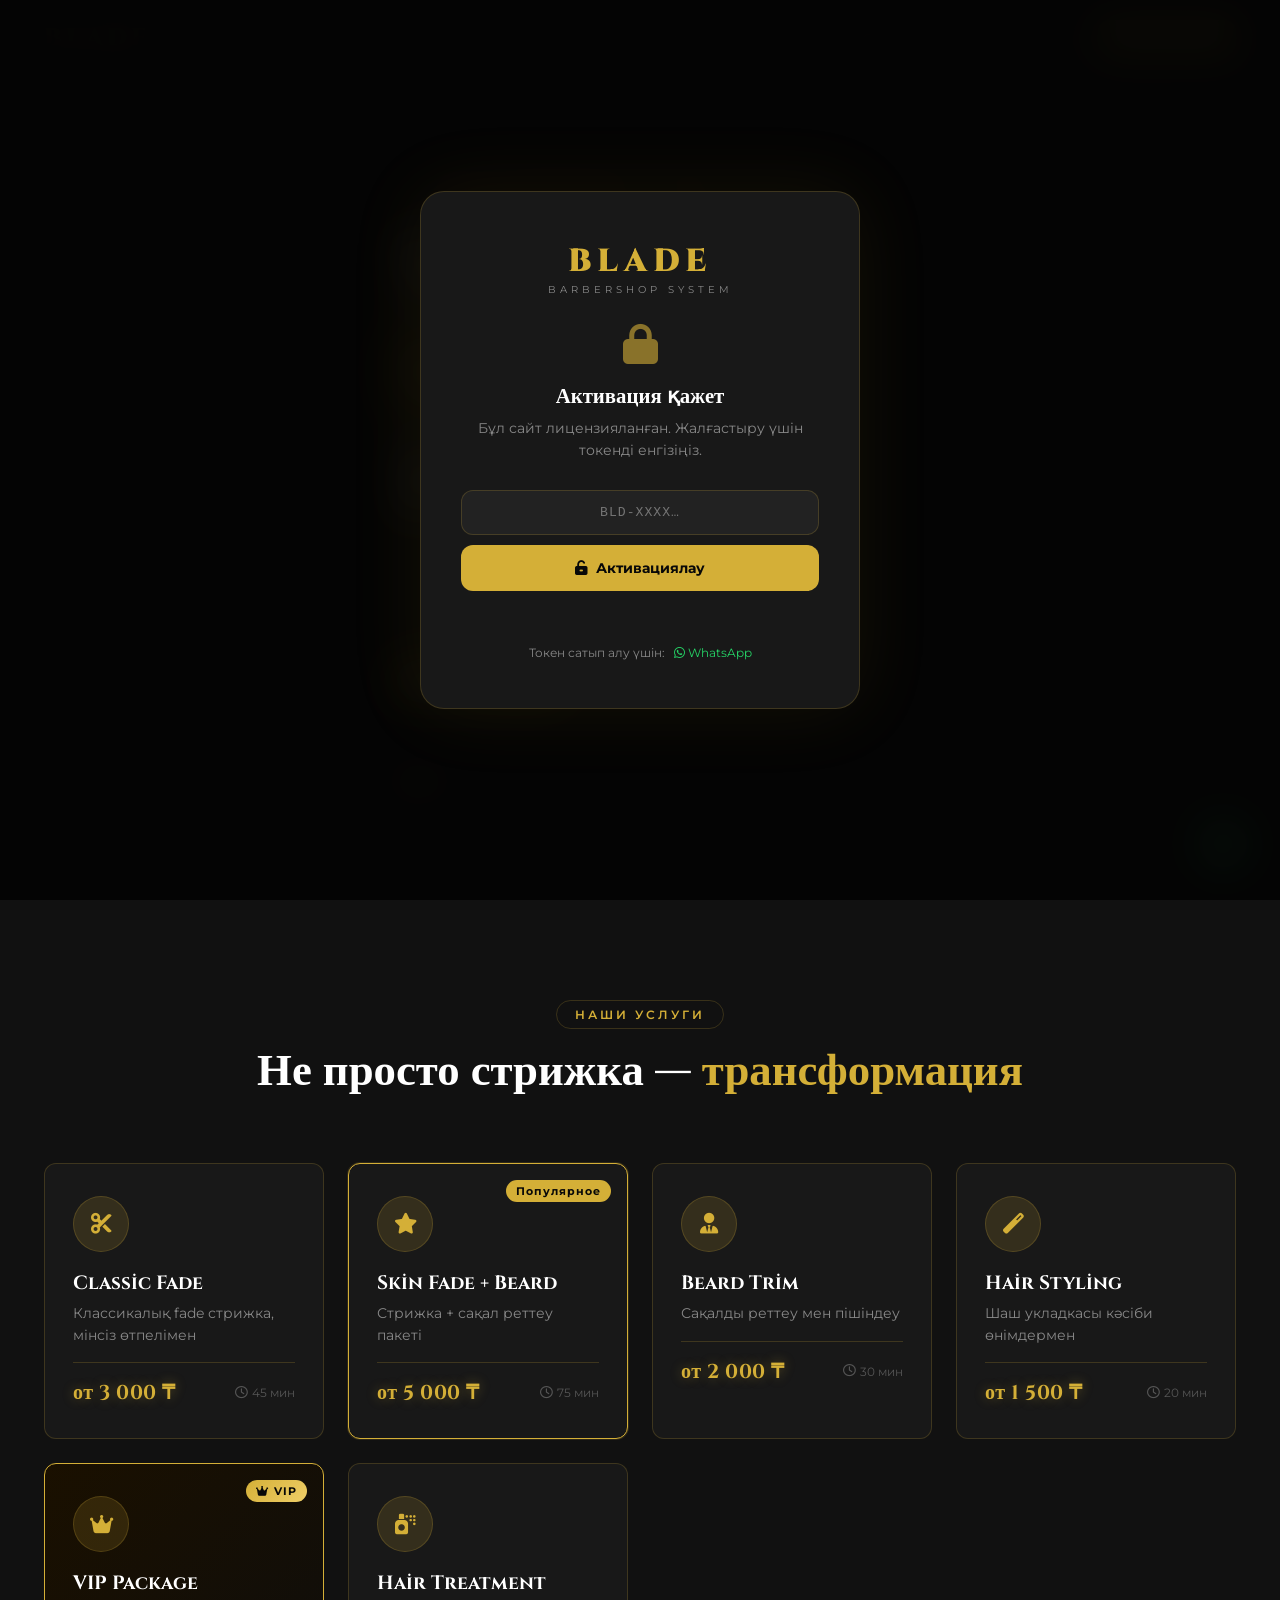
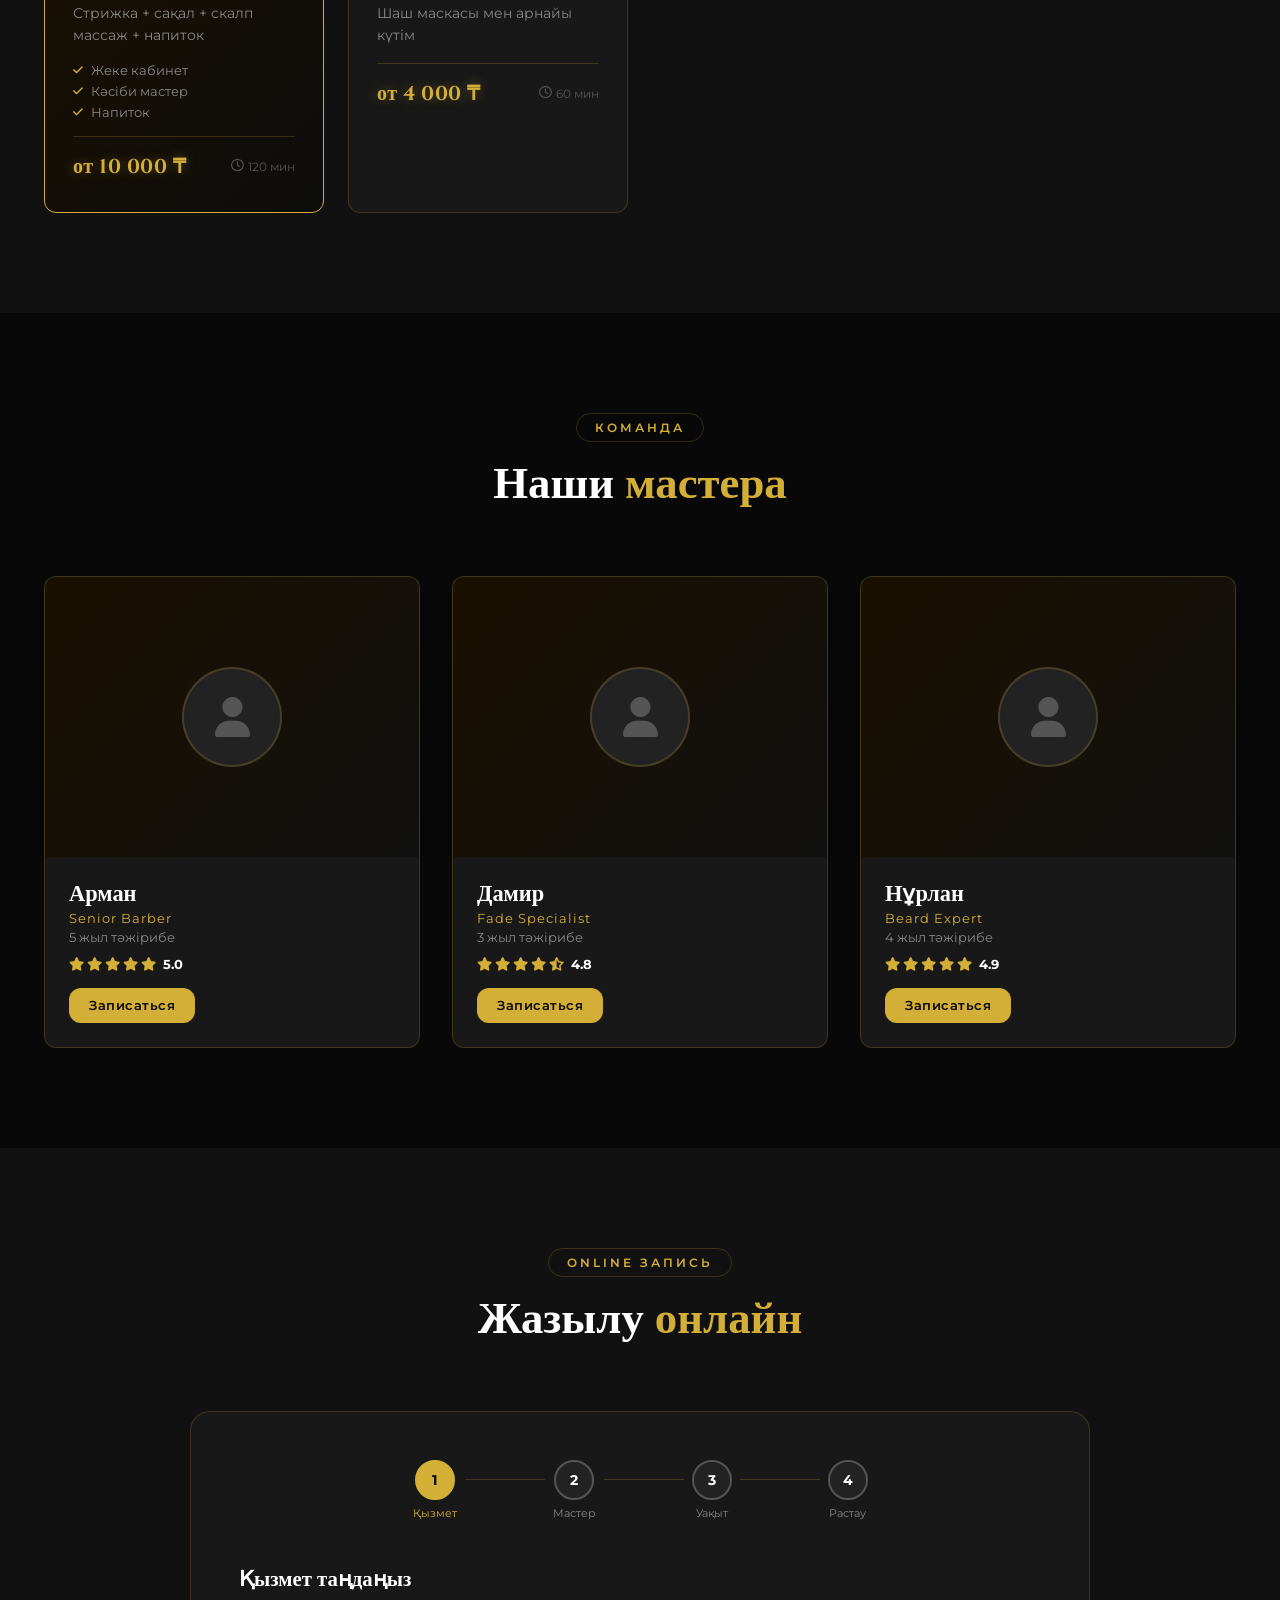
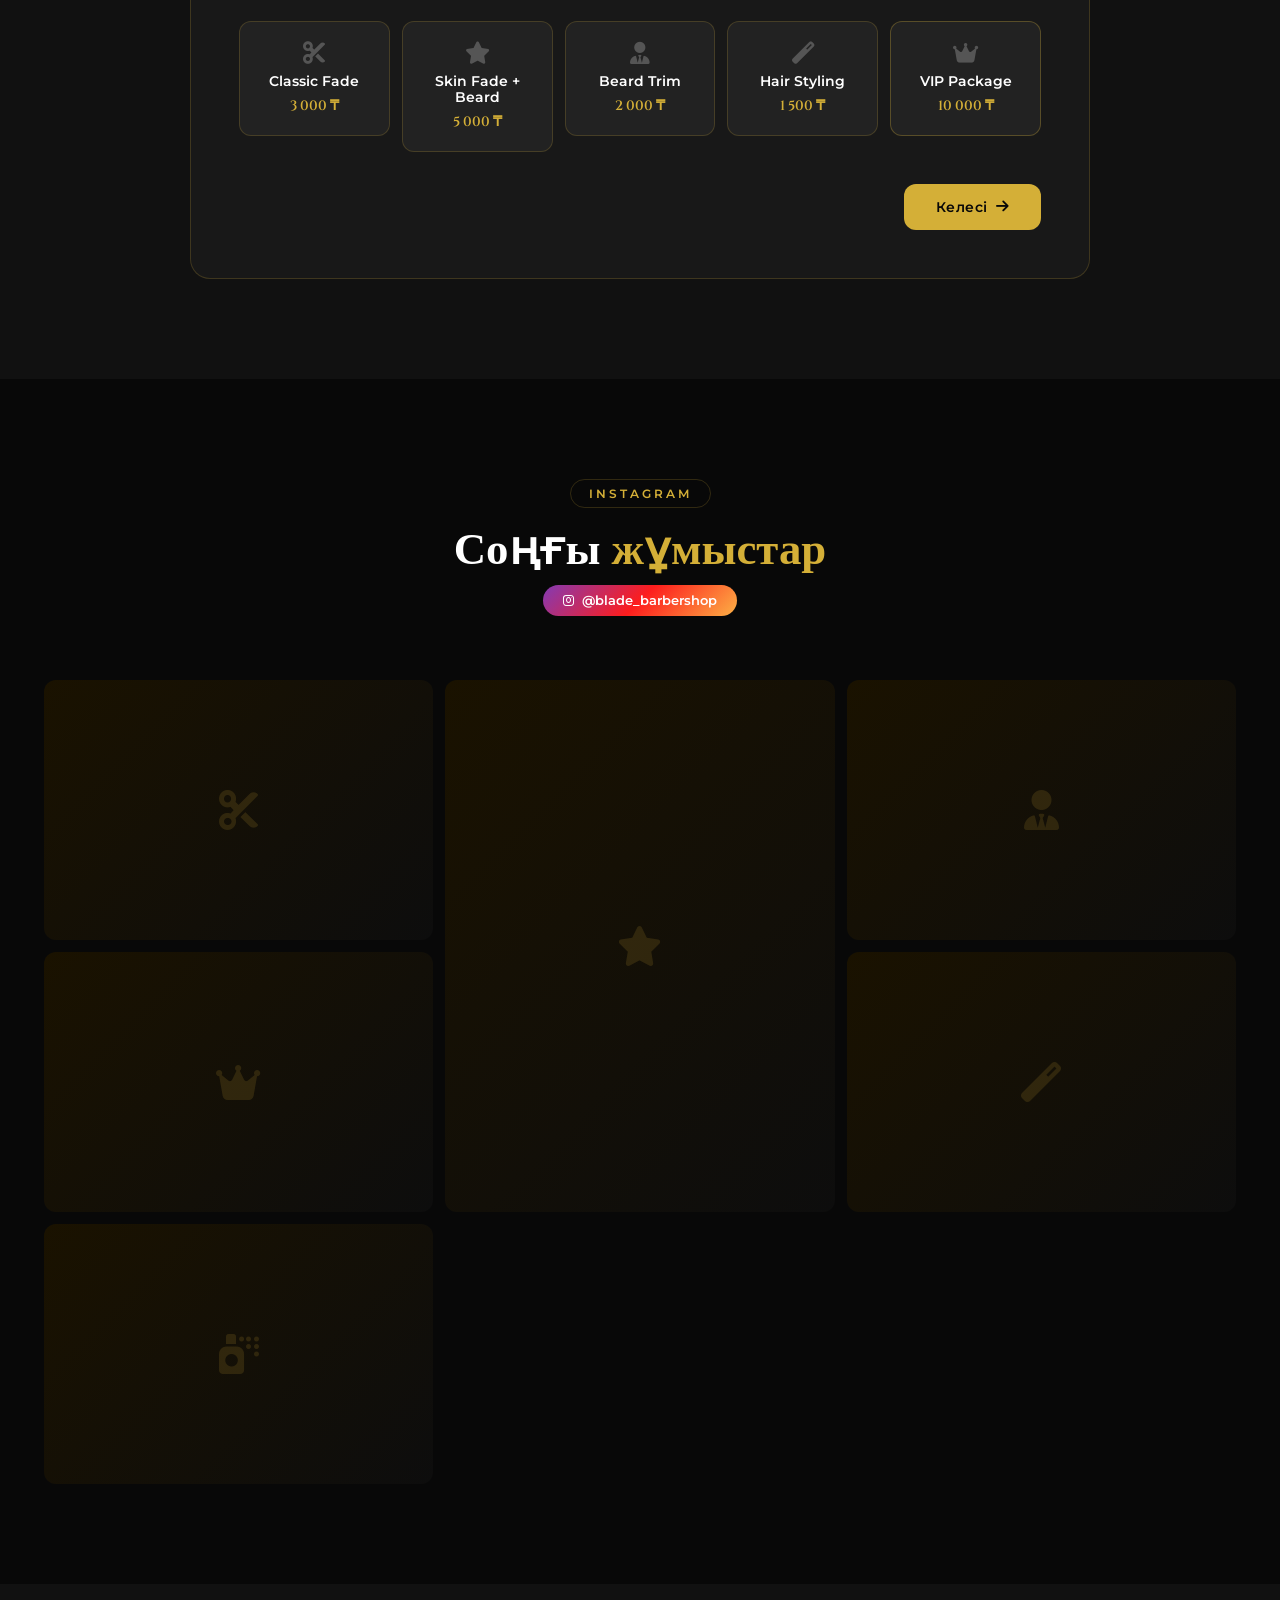
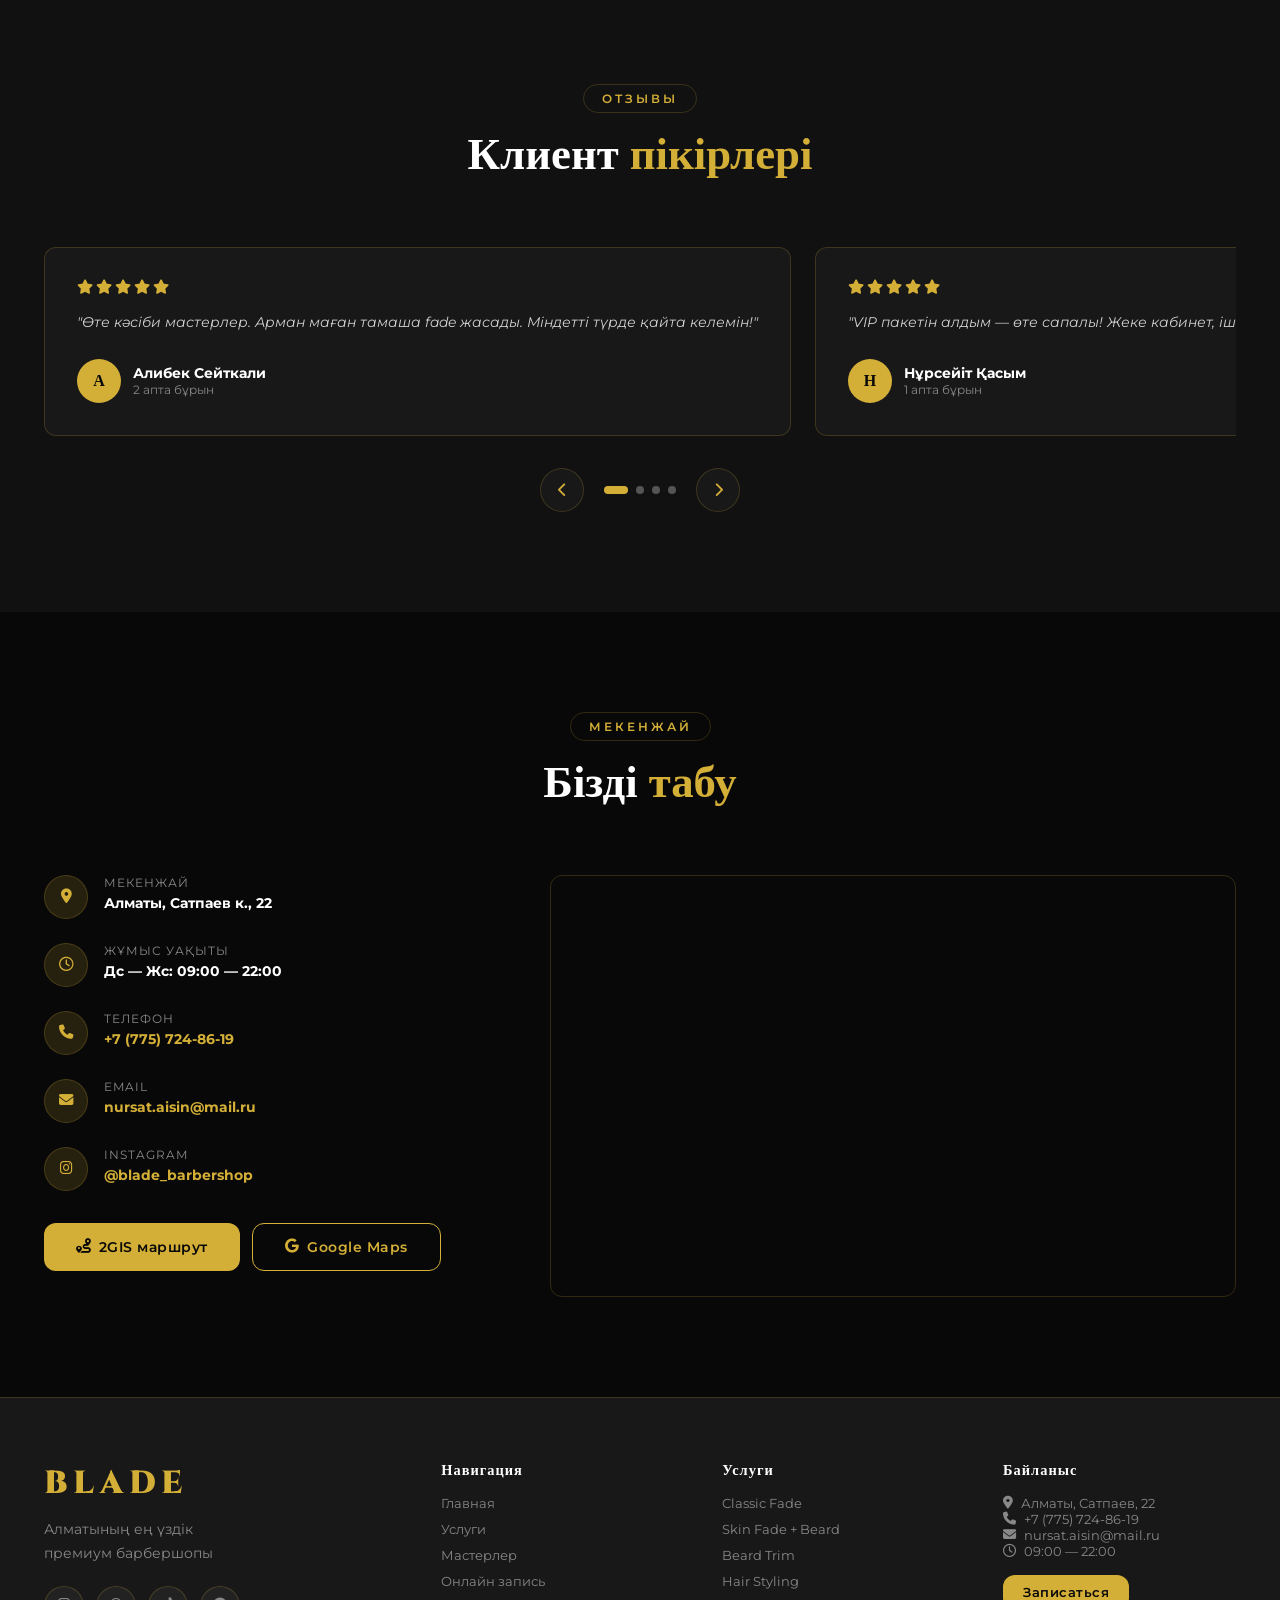
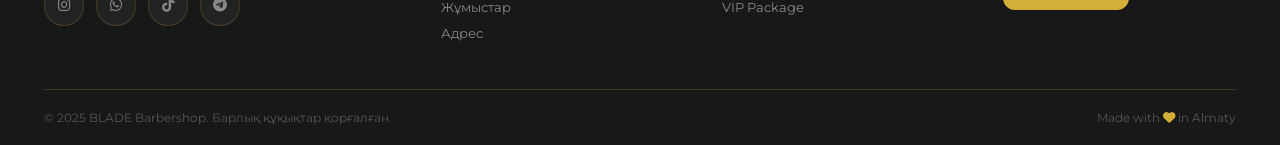
==== index.html @ 27963bff "Initial release: BLADE Premium Barbershop Website with License System - Full barbershop single-page " ====
<!DOCTYPE html>
<html lang="kk">
<head>
  <meta charset="UTF-8">
  <meta name="viewport" content="width=device-width, initial-scale=1.0">
  <title>BLADE — Premium Barbershop Almaty</title>
  <link rel="stylesheet" href="css/style.css">
  <link rel="preconnect" href="https://fonts.googleapis.com">
  <link href="https://fonts.googleapis.com/css2?family=Cinzel:wght@400;600;700;900&family=Montserrat:wght@300;400;500;600;700&display=swap" rel="stylesheet">
  <link rel="stylesheet" href="https://cdnjs.cloudflare.com/ajax/libs/font-awesome/6.5.0/css/all.min.css">
</head>
<body>

<!-- ═══════════════════ LICENSE GATE ═══════════════════ -->
<div id="licenseGate" style="display:none">
  <div class="lg-overlay"></div>
  <div class="lg-box">
    <div class="lg-logo">BLADE</div>
    <div class="lg-sub">BARBERSHOP SYSTEM</div>
    <div class="lg-icon"><i class="fas fa-lock"></i></div>
    <h2 class="lg-title">Активация қажет</h2>
    <p class="lg-desc">Бұл сайт лицензияланған. Жалғастыру үшін токенді енгізіңіз.</p>
    <div class="lg-input-wrap">
      <input type="text" id="lgTokenInput" placeholder="BLD-XXXX…" autocomplete="off" spellcheck="false"
             onkeydown="if(event.key==='Enter')doActivate()">
      <button class="lg-btn" onclick="doActivate()">
        <i class="fas fa-unlock-alt"></i> Активациялау
      </button>
    </div>
    <div class="lg-err" id="lgErr"></div>
    <div class="lg-hint">
      Токен сатып алу үшін:
      <a href="https://wa.me/77757248619?text=Сайт токені керек" target="_blank">
        <i class="fab fa-whatsapp"></i> WhatsApp
      </a>
    </div>
  </div>
</div>

<!-- ═══════════════════ LICENSE STATUS BAR ═══════════════════ -->
<div id="licenseBar" style="display:none" class="license-bar">
  <span id="lbText"></span>
  <button onclick="clearLicense()" title="Токенді өшіру"><i class="fas fa-times"></i></button>
</div>

<!-- ═══════════════════ CINEMATIC INTRO ═══════════════════ -->
<div id="intro" class="intro">
  <div class="intro-inner">
    <div class="intro-scissors">✂</div>
    <div class="intro-logo">BLADE</div>
    <div class="intro-sub">BARBERSHOP</div>
    <div class="intro-bar"></div>
  </div>
</div>

<!-- ═══════════════════ NAVBAR ═══════════════════ -->
<nav class="navbar" id="navbar">
  <div class="nav-wrap">
    <a href="#home" class="nav-logo">BLADE</a>
    <ul class="nav-links" id="navLinks">
      <li><a href="#home">Главная</a></li>
      <li><a href="#services">Услуги</a></li>
      <li><a href="#masters">Мастера</a></li>
      <li><a href="#booking">Запись</a></li>
      <li><a href="#gallery">Работы</a></li>
      <li><a href="#reviews">Отзывы</a></li>
      <li><a href="#location">Адрес</a></li>
    </ul>
    <a href="#booking" class="nav-book">Записаться</a>
    <button class="burger" id="burger" aria-label="Menu">
      <span></span><span></span><span></span>
    </button>
  </div>
</nav>

<!-- ═══════════════════ HERO ═══════════════════ -->
<section id="home" class="hero">
  <div class="hero-video-wrap">
    <iframe
      src="https://www.youtube.com/embed/K4TOrB7at0Y?autoplay=1&mute=1&loop=1&controls=0&showinfo=0&rel=0&iv_load_policy=3&playsinline=1&playlist=K4TOrB7at0Y"
      frameborder="0"
      allow="autoplay; encrypted-media; gyroscope"
      allowfullscreen
      class="hero-iframe"
      id="heroIframe">
    </iframe>
    <div class="hero-cinematic-bg"></div>
  </div>
  <div class="hero-overlay"></div>

  <div class="hero-content">
    <div class="hero-badge">✦ Premium Barbershop • Almaty</div>
    <h1 class="hero-title">
      <span class="line">STYLE</span>
      <span class="line gold neon">STARTS</span>
      <span class="line">HERE</span>
    </h1>
    <p class="hero-sub">Алматының ең үздік барбершопы — мінсіз стиль, кәсіби мастерлер</p>
    <div class="hero-btns">
      <a href="#booking" class="btn gold">
        <i class="fas fa-calendar-check"></i> Записаться
      </a>
      <a href="#services" class="btn outline">
        Услуги & Цены
      </a>
    </div>
    <div class="hero-stats">
      <div class="stat"><span class="sn">500+</span><span class="sl">Клиент</span></div>
      <div class="sdiv"></div>
      <div class="stat"><span class="sn">5</span><span class="sl">Мастер</span></div>
      <div class="sdiv"></div>
      <div class="stat"><span class="sn">3+</span><span class="sl">Жыл</span></div>
    </div>
  </div>
  <div class="hero-scroll-hint">
    <span>Scroll</span>
    <div class="scroll-line"></div>
  </div>
</section>

<!-- ═══════════════════ SERVICES ═══════════════════ -->
<section id="services" class="section services">
  <div class="container">
    <div class="sec-head">
      <span class="sec-tag">Наши услуги</span>
      <h2>Не просто стрижка — <span class="gold-t">трансформация</span></h2>
    </div>
    <div class="services-grid">

      <div class="svc-card" data-delay="0">
        <div class="svc-icon"><i class="fas fa-cut"></i></div>
        <h3>Classic Fade</h3>
        <p>Классикалық fade стрижка, мінсіз өтпелімен</p>
        <div class="svc-footer">
          <span class="svc-price">от 3 000 ₸</span>
          <span class="svc-time"><i class="far fa-clock"></i> 45 мин</span>
        </div>
      </div>

      <div class="svc-card featured" data-delay="100">
        <div class="svc-badge">Популярное</div>
        <div class="svc-icon"><i class="fas fa-star"></i></div>
        <h3>Skin Fade + Beard</h3>
        <p>Стрижка + сақал реттеу пакеті</p>
        <div class="svc-footer">
          <span class="svc-price">от 5 000 ₸</span>
          <span class="svc-time"><i class="far fa-clock"></i> 75 мин</span>
        </div>
      </div>

      <div class="svc-card" data-delay="150">
        <div class="svc-icon"><i class="fas fa-user-tie"></i></div>
        <h3>Beard Trim</h3>
        <p>Сақалды реттеу мен пішіндеу</p>
        <div class="svc-footer">
          <span class="svc-price">от 2 000 ₸</span>
          <span class="svc-time"><i class="far fa-clock"></i> 30 мин</span>
        </div>
      </div>

      <div class="svc-card" data-delay="200">
        <div class="svc-icon"><i class="fas fa-magic"></i></div>
        <h3>Hair Styling</h3>
        <p>Шаш укладкасы кәсіби өнімдермен</p>
        <div class="svc-footer">
          <span class="svc-price">от 1 500 ₸</span>
          <span class="svc-time"><i class="far fa-clock"></i> 20 мин</span>
        </div>
      </div>

      <div class="svc-card vip" data-delay="250">
        <div class="svc-badge vip-badge"><i class="fas fa-crown"></i> VIP</div>
        <div class="svc-icon"><i class="fas fa-crown"></i></div>
        <h3>VIP Package</h3>
        <p>Стрижка + сақал + скалп массаж + напиток</p>
        <ul class="svc-features">
          <li><i class="fas fa-check"></i> Жеке кабинет</li>
          <li><i class="fas fa-check"></i> Кәсіби мастер</li>
          <li><i class="fas fa-check"></i> Напиток</li>
        </ul>
        <div class="svc-footer">
          <span class="svc-price">от 10 000 ₸</span>
          <span class="svc-time"><i class="far fa-clock"></i> 120 мин</span>
        </div>
      </div>

      <div class="svc-card" data-delay="300">
        <div class="svc-icon"><i class="fas fa-spray-can"></i></div>
        <h3>Hair Treatment</h3>
        <p>Шаш маскасы мен арнайы күтім</p>
        <div class="svc-footer">
          <span class="svc-price">от 4 000 ₸</span>
          <span class="svc-time"><i class="far fa-clock"></i> 60 мин</span>
        </div>
      </div>

    </div>
  </div>
</section>

<!-- ═══════════════════ MASTERS ═══════════════════ -->
<section id="masters" class="section masters">
  <div class="container">
    <div class="sec-head">
      <span class="sec-tag">Команда</span>
      <h2>Наши <span class="gold-t">мастера</span></h2>
    </div>
    <div class="masters-grid">

      <div class="master-card" data-delay="0">
        <div class="master-photo">
          <img src="https://randomuser.me/api/portraits/men/32.jpg" alt="Арман" class="master-img" onerror="this.style.display='none';this.nextElementSibling.style.display='flex'">
          <div class="master-avatar-ph" style="display:none"><i class="fas fa-user"></i></div>
          <a href="#" class="master-ig"><i class="fab fa-instagram"></i></a>
        </div>
        <div class="master-info">
          <h3>Арман</h3>
          <span class="master-role">Senior Barber</span>
          <span class="master-exp">5 жыл тәжірибе</span>
          <div class="stars">
            <i class="fas fa-star"></i><i class="fas fa-star"></i>
            <i class="fas fa-star"></i><i class="fas fa-star"></i><i class="fas fa-star"></i>
            <b>5.0</b>
          </div>
          <a href="#booking" class="btn gold sm">Записаться</a>
        </div>
      </div>

      <div class="master-card" data-delay="100">
        <div class="master-photo">
          <img src="https://randomuser.me/api/portraits/men/44.jpg" alt="Дамир" class="master-img" onerror="this.style.display='none';this.nextElementSibling.style.display='flex'">
          <div class="master-avatar-ph" style="display:none"><i class="fas fa-user"></i></div>
          <a href="#" class="master-ig"><i class="fab fa-instagram"></i></a>
        </div>
        <div class="master-info">
          <h3>Дамир</h3>
          <span class="master-role">Fade Specialist</span>
          <span class="master-exp">3 жыл тәжірибе</span>
          <div class="stars">
            <i class="fas fa-star"></i><i class="fas fa-star"></i>
            <i class="fas fa-star"></i><i class="fas fa-star"></i>
            <i class="fas fa-star-half-alt"></i>
            <b>4.8</b>
          </div>
          <a href="#booking" class="btn gold sm">Записаться</a>
        </div>
      </div>

      <div class="master-card" data-delay="200">
        <div class="master-photo">
          <img src="https://randomuser.me/api/portraits/men/55.jpg" alt="Нұрлан" class="master-img" onerror="this.style.display='none';this.nextElementSibling.style.display='flex'">
          <div class="master-avatar-ph" style="display:none"><i class="fas fa-user"></i></div>
          <a href="#" class="master-ig"><i class="fab fa-instagram"></i></a>
        </div>
        <div class="master-info">
          <h3>Нұрлан</h3>
          <span class="master-role">Beard Expert</span>
          <span class="master-exp">4 жыл тәжірибе</span>
          <div class="stars">
            <i class="fas fa-star"></i><i class="fas fa-star"></i>
            <i class="fas fa-star"></i><i class="fas fa-star"></i><i class="fas fa-star"></i>
            <b>4.9</b>
          </div>
          <a href="#booking" class="btn gold sm">Записаться</a>
        </div>
      </div>

    </div>
  </div>
</section>

<!-- ═══════════════════ BOOKING ═══════════════════ -->
<section id="booking" class="section booking">
  <div class="container">
    <div class="sec-head">
      <span class="sec-tag">Online Запись</span>
      <h2>Жазылу <span class="gold-t">онлайн</span></h2>
    </div>

    <div class="booking-wrap">
      <!-- Steps indicator -->
      <div class="bk-steps">
        <div class="bk-step active" data-s="1"><span class="snum">1</span><span class="slbl">Қызмет</span></div>
        <div class="sline"></div>
        <div class="bk-step" data-s="2"><span class="snum">2</span><span class="slbl">Мастер</span></div>
        <div class="sline"></div>
        <div class="bk-step" data-s="3"><span class="snum">3</span><span class="slbl">Уақыт</span></div>
        <div class="sline"></div>
        <div class="bk-step" data-s="4"><span class="snum">4</span><span class="slbl">Растау</span></div>
      </div>

      <form id="bkForm" class="bk-form" novalidate>

        <!-- Step 1 -->
        <div class="fs active" id="fs1">
          <h3>Қызмет таңдаңыз</h3>
          <div class="svc-pick">
            <label class="sp-card">
              <input type="radio" name="service" value="Classic Fade|3000|45">
              <div><i class="fas fa-cut"></i><span>Classic Fade</span><em>3 000 ₸</em></div>
            </label>
            <label class="sp-card">
              <input type="radio" name="service" value="Skin Fade + Beard|5000|75">
              <div><i class="fas fa-star"></i><span>Skin Fade + Beard</span><em>5 000 ₸</em></div>
            </label>
            <label class="sp-card">
              <input type="radio" name="service" value="Beard Trim|2000|30">
              <div><i class="fas fa-user-tie"></i><span>Beard Trim</span><em>2 000 ₸</em></div>
            </label>
            <label class="sp-card">
              <input type="radio" name="service" value="Hair Styling|1500|20">
              <div><i class="fas fa-magic"></i><span>Hair Styling</span><em>1 500 ₸</em></div>
            </label>
            <label class="sp-card vip-sp">
              <input type="radio" name="service" value="VIP Package|10000|120">
              <div><i class="fas fa-crown"></i><span>VIP Package</span><em>10 000 ₸</em></div>
            </label>
          </div>
          <div class="fs-btns">
            <button type="button" class="btn gold" onclick="bkNext(1)">Келесі <i class="fas fa-arrow-right"></i></button>
          </div>
        </div>

        <!-- Step 2 -->
        <div class="fs" id="fs2">
          <h3>Мастер таңдаңыз</h3>
          <div class="master-pick">
            <label class="mp-card">
              <input type="radio" name="master" value="Арман">
              <div><div class="mp-av"><i class="fas fa-user"></i></div><span>Арман</span><em>Senior Barber</em></div>
            </label>
            <label class="mp-card">
              <input type="radio" name="master" value="Дамир">
              <div><div class="mp-av"><i class="fas fa-user"></i></div><span>Дамир</span><em>Fade Specialist</em></div>
            </label>
            <label class="mp-card">
              <input type="radio" name="master" value="Нұрлан">
              <div><div class="mp-av"><i class="fas fa-user"></i></div><span>Нұрлан</span><em>Beard Expert</em></div>
            </label>
            <label class="mp-card">
              <input type="radio" name="master" value="Кез келген">
              <div><div class="mp-av"><i class="fas fa-random"></i></div><span>Кез келген</span><em>Бос мастер</em></div>
            </label>
          </div>
          <div class="fs-btns">
            <button type="button" class="btn outline" onclick="bkPrev(2)"><i class="fas fa-arrow-left"></i> Артқа</button>
            <button type="button" class="btn gold" onclick="bkNext(2)">Келесі <i class="fas fa-arrow-right"></i></button>
          </div>
        </div>

        <!-- Step 3 -->
        <div class="fs" id="fs3">
          <h3>Күн мен уақыт таңдаңыз</h3>
          <div class="dt-pick">
            <div class="cal-wrap">
              <div class="cal-head">
                <button type="button" id="calPrev"><i class="fas fa-chevron-left"></i></button>
                <span id="calTitle"></span>
                <button type="button" id="calNext"><i class="fas fa-chevron-right"></i></button>
              </div>
              <div class="cal-days-head">
                <span>Дс</span><span>Сс</span><span>Ср</span><span>Бс</span>
                <span>Жм</span><span>Сб</span><span>Жс</span>
              </div>
              <div class="cal-grid" id="calGrid"></div>
            </div>
            <div class="time-wrap">
              <p class="time-label">Уақыт таңдаңыз</p>
              <div class="time-slots" id="timeSlots">
                <p class="time-hint">Алдымен күн таңдаңыз</p>
              </div>
            </div>
          </div>
          <div class="fs-btns">
            <button type="button" class="btn outline" onclick="bkPrev(3)"><i class="fas fa-arrow-left"></i> Артқа</button>
            <button type="button" class="btn gold" onclick="bkNext(3)">Келесі <i class="fas fa-arrow-right"></i></button>
          </div>
        </div>

        <!-- Step 4 -->
        <div class="fs" id="fs4">
          <h3>Деректеріңізді жазыңыз</h3>
          <div class="contact-fields">
            <div class="fg">
              <label>Атыңыз <span>*</span></label>
              <input type="text" name="name" id="bkName" placeholder="Мысалы: Арман" required>
            </div>
            <div class="fg">
              <label>Телефон <span>*</span></label>
              <input type="tel" name="phone" id="bkPhone" placeholder="+7 (___) ___-__-__" required>
            </div>
          </div>
          <div class="bk-summary" id="bkSummary"></div>
          <div class="fg">
            <label>Ескерту</label>
            <textarea name="note" placeholder="Арнайы тілектер немесе сұрақтар..."></textarea>
          </div>
          <div class="save-fav">
            <label class="checkbox-label">
              <input type="checkbox" id="saveFav" checked>
              <span>Мастерімді сақтау (VIP жазылу)</span>
            </label>
          </div>
          <div class="fs-btns">
            <button type="button" class="btn outline" onclick="bkPrev(4)"><i class="fas fa-arrow-left"></i> Артқа</button>
            <button type="submit" class="btn gold"><i class="fas fa-check"></i> Жазылу</button>
          </div>
        </div>

      </form>

      <!-- Success -->
      <div class="bk-success" id="bkSuccess">
        <div class="success-ico"><i class="fas fa-check-circle"></i></div>
        <h3>Сәтті жазылдыңыз!</h3>
        <p id="successMsg">Жуырда WhatsApp арқылы растаймыз.</p>
        <button class="btn gold" onclick="bkReset()">Жаңа жазылу</button>
      </div>

    </div>
  </div>
</section>

<!-- ═══════════════════ INSTAGRAM / GALLERY ═══════════════════ -->
<section id="gallery" class="section gallery">
  <div class="container">
    <div class="sec-head">
      <span class="sec-tag">Instagram</span>
      <h2>Соңғы <span class="gold-t">жұмыстар</span></h2>
      <a href="https://instagram.com/blade_barbershop" target="_blank" class="ig-follow">
        <i class="fab fa-instagram"></i> @blade_barbershop
      </a>
    </div>
    <div class="gallery-grid">
      <div class="gi" data-delay="0"><div class="gi-ph"><i class="fas fa-cut"></i></div><div class="gi-ov"><i class="fab fa-instagram"></i></div></div>
      <div class="gi large" data-delay="80"><div class="gi-ph"><i class="fas fa-star"></i></div><div class="gi-ov"><i class="fab fa-instagram"></i><span>Reels</span></div></div>
      <div class="gi" data-delay="120"><div class="gi-ph"><i class="fas fa-user-tie"></i></div><div class="gi-ov"><i class="fab fa-instagram"></i></div></div>
      <div class="gi" data-delay="160"><div class="gi-ph"><i class="fas fa-crown"></i></div><div class="gi-ov"><i class="fab fa-instagram"></i></div></div>
      <div class="gi" data-delay="200"><div class="gi-ph"><i class="fas fa-magic"></i></div><div class="gi-ov"><i class="fab fa-instagram"></i></div></div>
      <div class="gi" data-delay="240"><div class="gi-ph"><i class="fas fa-spray-can"></i></div><div class="gi-ov"><i class="fab fa-instagram"></i></div></div>
    </div>
  </div>
</section>

<!-- ═══════════════════ REVIEWS ═══════════════════ -->
<section id="reviews" class="section reviews">
  <div class="container">
    <div class="sec-head">
      <span class="sec-tag">Отзывы</span>
      <h2>Клиент <span class="gold-t">пікірлері</span></h2>
    </div>
    <div class="rv-slider">
      <div class="rv-track" id="rvTrack">

        <div class="rv-card">
          <div class="rv-stars"><i class="fas fa-star"></i><i class="fas fa-star"></i><i class="fas fa-star"></i><i class="fas fa-star"></i><i class="fas fa-star"></i></div>
          <p>"Өте кәсіби мастерлер. Арман маған тамаша fade жасады. Міндетті түрде қайта келемін!"</p>
          <div class="rv-author"><div class="rv-av">А</div><div><b>Алибек Сейткали</b><small>2 апта бұрын</small></div></div>
        </div>

        <div class="rv-card">
          <div class="rv-stars"><i class="fas fa-star"></i><i class="fas fa-star"></i><i class="fas fa-star"></i><i class="fas fa-star"></i><i class="fas fa-star"></i></div>
          <p>"VIP пакетін алдым — өте сапалы! Жеке кабинет, ішімдік, скалп массаж. Нағыз люкс сервис!"</p>
          <div class="rv-author"><div class="rv-av">Н</div><div><b>Нұрсейіт Қасым</b><small>1 апта бұрын</small></div></div>
        </div>

        <div class="rv-card">
          <div class="rv-stars"><i class="fas fa-star"></i><i class="fas fa-star"></i><i class="fas fa-star"></i><i class="fas fa-star"></i><i class="fas fa-star-half-alt"></i></div>
          <p>"Дамир — асыл маман. Нақты өзім айтқандай жасады. Атмосфера да керемет!"</p>
          <div class="rv-author"><div class="rv-av">Д</div><div><b>Дәурен Айтбеков</b><small>3 апта бұрын</small></div></div>
        </div>

        <div class="rv-card">
          <div class="rv-stars"><i class="fas fa-star"></i><i class="fas fa-star"></i><i class="fas fa-star"></i><i class="fas fa-star"></i><i class="fas fa-star"></i></div>
          <p>"Тамаша орын! Отзывтар шын екен. Нұрлан сақалымды өте дәл реттеді. Ең жақсы barbershop!"</p>
          <div class="rv-author"><div class="rv-av">М</div><div><b>Мақсат Бериков</b><small>5 күн бұрын</small></div></div>
        </div>

      </div>
    </div>
    <div class="rv-ctrl">
      <button class="rv-btn" id="rvPrev"><i class="fas fa-chevron-left"></i></button>
      <div class="rv-dots" id="rvDots"></div>
      <button class="rv-btn" id="rvNext"><i class="fas fa-chevron-right"></i></button>
    </div>
  </div>
</section>

<!-- ═══════════════════ LOCATION ═══════════════════ -->
<section id="location" class="section location">
  <div class="container">
    <div class="sec-head">
      <span class="sec-tag">Мекенжай</span>
      <h2>Бізді <span class="gold-t">табу</span></h2>
    </div>
    <div class="loc-wrap">
      <div class="loc-info">
        <div class="loc-item">
          <i class="fas fa-map-marker-alt"></i>
          <div><span>Мекенжай</span><b>Алматы, Сатпаев к., 22</b></div>
        </div>
        <div class="loc-item">
          <i class="far fa-clock"></i>
          <div><span>Жұмыс уақыты</span><b>Дс — Жс: 09:00 — 22:00</b></div>
        </div>
        <div class="loc-item">
          <i class="fas fa-phone"></i>
          <div><span>Телефон</span><b><a href="tel:+77757248619" style="color:var(--gold)">+7 (775) 724-86-19</a></b></div>
        </div>
        <div class="loc-item">
          <i class="fas fa-envelope"></i>
          <div><span>Email</span><b><a href="mailto:nursat.aisin@mail.ru" style="color:var(--gold)">nursat.aisin@mail.ru</a></b></div>
        </div>
        <div class="loc-item">
          <i class="fab fa-instagram"></i>
          <div><span>Instagram</span><b><a href="https://instagram.com/blade_barbershop" target="_blank">@blade_barbershop</a></b></div>
        </div>
        <div class="loc-btns">
          <a href="https://2gis.kz/almaty" target="_blank" class="btn gold">
            <i class="fas fa-route"></i> 2GIS маршрут
          </a>
          <a href="https://maps.google.com/?q=Almaty" target="_blank" class="btn outline">
            <i class="fab fa-google"></i> Google Maps
          </a>
        </div>
      </div>
      <div class="map-frame">
        <iframe
          src="https://www.google.com/maps/embed?pb=!1m18!1m12!1m3!1d11627.1!2d76.9286!3d43.2567!2m3!1f0!2f0!3f0!3m2!1i1024!2i768!4f13.1!3m3!1m2!1s0x38836ec91dafffff%3A0x50b6a8bb4acafefe!2sAlmaty%2C%20Kazakhstan!5e0!3m2!1sen!2skz!4v1234567890"
          width="100%" height="420"
          style="border:0;" allowfullscreen loading="lazy"
          referrerpolicy="no-referrer-when-downgrade">
        </iframe>
      </div>
    </div>
  </div>
</section>

<!-- ═══════════════════ FOOTER ═══════════════════ -->
<footer class="footer">
  <div class="container">
    <div class="footer-grid">
      <div class="ft-brand">
        <div class="ft-logo">BLADE</div>
        <p>Алматының ең үздік<br>премиум барбершопы</p>
        <div class="ft-socials">
          <a href="https://instagram.com/blade_barbershop" target="_blank"><i class="fab fa-instagram"></i></a>
          <a href="https://wa.me/77757248619" target="_blank"><i class="fab fa-whatsapp"></i></a>
          <a href="#"><i class="fab fa-tiktok"></i></a>
          <a href="#"><i class="fab fa-telegram"></i></a>
        </div>
      </div>
      <div class="ft-col">
        <h4>Навигация</h4>
        <ul>
          <li><a href="#home">Главная</a></li>
          <li><a href="#services">Услуги</a></li>
          <li><a href="#masters">Мастерлер</a></li>
          <li><a href="#booking">Онлайн запись</a></li>
          <li><a href="#gallery">Жұмыстар</a></li>
          <li><a href="#location">Адрес</a></li>
        </ul>
      </div>
      <div class="ft-col">
        <h4>Услуги</h4>
        <ul>
          <li>Classic Fade</li>
          <li>Skin Fade + Beard</li>
          <li>Beard Trim</li>
          <li>Hair Styling</li>
          <li>VIP Package</li>
        </ul>
      </div>
      <div class="ft-col">
        <h4>Байланыс</h4>
        <p><i class="fas fa-map-marker-alt"></i> Алматы, Сатпаев, 22</p>
        <p><i class="fas fa-phone"></i> +7 (775) 724-86-19</p>
        <p><i class="fas fa-envelope"></i> <a href="mailto:nursat.aisin@mail.ru" style="color:var(--gray)">nursat.aisin@mail.ru</a></p>
        <p><i class="far fa-clock"></i> 09:00 — 22:00</p>
        <a href="#booking" class="btn gold sm" style="margin-top:1rem">Записаться</a>
      </div>
    </div>
    <div class="footer-bottom">
      <p>&copy; 2025 BLADE Barbershop. Барлық құқықтар қорғалған.</p>
      <p>Made with <i class="fas fa-heart" style="color:var(--gold)"></i> in Almaty</p>
    </div>
  </div>
</footer>

<!-- ═══════════════════ WHATSAPP FAB ═══════════════════ -->
<a href="https://wa.me/77757248619?text=%D0%A1%D3%99%D0%BB%D0%B5%D0%BC%D0%B5%D1%82%D1%81%D1%96%D0%B7+%D0%B1%D0%B5%2C+%D0%B6%D0%B0%D0%B7%D1%8B%D0%BB%D1%83%D2%93%D0%B0+%D0%B6%D0%B0%D0%B7%D1%8B%D0%BB%D0%B0%D0%B9%D1%8B%D0%BD+%D0%B4%D0%B5%D0%BF+%D0%B5%D0%B4%D1%96%D0%BC"
   class="wa-fab" target="_blank" id="waFab">
  <i class="fab fa-whatsapp"></i>
  <span class="wa-tip">WhatsApp арқылы жазылу</span>
  <div class="wa-pulse"></div>
</a>


<!-- Scroll top -->
<button class="scroll-top" id="scrollTop" onclick="scrollTo({top:0,behavior:'smooth'})">
  <i class="fas fa-chevron-up"></i>
</button>

<script src="js/license.js"></script>
<script src="js/main.js"></script>
</body>
</html>
---- css/style.css ----
/* ═══════════════════════════════════════════════════════
   BLADE BARBERSHOP — Premium Dark Gold CSS
   ═══════════════════════════════════════════════════════ */

:root {
  --black:    #080808;
  --dark:     #111111;
  --dark2:    #181818;
  --dark3:    #222222;
  --gold:     #d4af37;
  --gold2:    #f0cf68;
  --gold3:    #b8942e;
  --gold-dim: rgba(212,175,55,0.15);
  --gold-dim2:rgba(212,175,55,0.08);
  --white:    #ffffff;
  --gray:     #888888;
  --gray2:    #555555;
  --border:   rgba(212,175,55,0.2);
  --radius:   12px;
  --trans:    .3s ease;
}

/* ══════════════════════════════════════════════
   LICENSE GATE
══════════════════════════════════════════════ */
#licenseGate {
  position: fixed; inset: 0; z-index: 10000;
  display: flex; align-items: center; justify-content: center;
}
.lg-overlay {
  position: absolute; inset: 0;
  background: rgba(5,5,5,.97); backdrop-filter: blur(20px);
}
.lg-box {
  position: relative; z-index: 1;
  background: var(--dark2); border: 1px solid var(--border);
  border-radius: 24px; padding: 48px 40px; width: 100%; max-width: 440px;
  text-align: center; box-shadow: 0 0 80px rgba(212,175,55,.08);
  animation: gate-in .5s ease;
}
@keyframes gate-in { from { opacity:0; transform:scale(.95) translateY(20px); } to { opacity:1; transform:none; } }
.lg-logo { font-family:'Cinzel',serif; font-size:2rem; font-weight:900; color:var(--gold); letter-spacing:6px; }
.lg-sub  { font-size:.65rem; color:var(--gray); letter-spacing:4px; text-transform:uppercase; margin-bottom:24px; }
.lg-icon { font-size:2.5rem; color:var(--gold); margin-bottom:16px; opacity:.6; }
.lg-title { font-size:1.3rem; margin-bottom:8px; }
.lg-desc  { font-size:.85rem; color:var(--gray); margin-bottom:28px; line-height:1.6; }
.lg-input-wrap { display:flex; flex-direction:column; gap:10px; }
#lgTokenInput {
  background: var(--dark3); border: 1.5px solid var(--border);
  border-radius: var(--radius); padding: 14px 16px;
  color: var(--gold); font-size: .82rem; outline: none;
  font-family: monospace; letter-spacing: 1px; text-align: center;
  transition: border-color var(--trans);
}
#lgTokenInput:focus { border-color: var(--gold); }
.lg-btn {
  background: var(--gold); color: var(--black); border: none;
  border-radius: var(--radius); padding: 14px; font-size: .9rem;
  font-weight: 700; cursor: pointer; font-family: 'Montserrat',sans-serif;
  display: flex; align-items: center; justify-content: center; gap: 8px;
  transition: all var(--trans);
}
.lg-btn:hover { background: var(--gold2); box-shadow: 0 6px 20px rgba(212,175,55,.4); }
.lg-err  { min-height: 24px; font-size: .8rem; color: #e74c3c; margin-top: 10px; }
.lg-hint { font-size: .78rem; color: var(--gray); margin-top: 20px; }
.lg-hint a { color: #25d366; margin-left: 6px; }
.lg-hint a:hover { text-decoration: underline; }

/* ── License status bar ── */
.license-bar {
  position: fixed; top: 0; left: 0; right: 0; z-index: 10001;
  background: linear-gradient(90deg, rgba(212,175,55,.12), transparent, rgba(212,175,55,.12));
  border-bottom: 1px solid rgba(212,175,55,.25);
  display: flex; align-items: center; justify-content: center; gap: 16px;
  padding: 6px 16px; font-size: .72rem; color: rgba(212,175,55,.8);
}
.license-bar button {
  background: none; border: none; color: rgba(212,175,55,.4);
  cursor: pointer; font-size: .7rem; transition: color var(--trans);
}
.license-bar button:hover { color: var(--gold); }

/* ─── Reset ─── */
*, *::before, *::after { box-sizing: border-box; margin: 0; padding: 0; }
html { scroll-behavior: smooth; }
body {
  font-family: 'Montserrat', sans-serif;
  background: var(--black);
  color: var(--white);
  overflow-x: hidden;
}
a { text-decoration: none; color: inherit; }
ul { list-style: none; }
img { max-width: 100%; }
button { cursor: pointer; border: none; background: none; font-family: inherit; }
input, textarea, select { font-family: inherit; }

/* ─── Scrollbar ─── */
::-webkit-scrollbar { width: 6px; }
::-webkit-scrollbar-track { background: var(--dark); }
::-webkit-scrollbar-thumb { background: var(--gold3); border-radius: 3px; }

/* ─── Typography ─── */
h1,h2,h3,h4 { font-family: 'Cinzel', serif; line-height: 1.2; }
.gold-t   { color: var(--gold); }
.neon     { text-shadow: 0 0 12px var(--gold), 0 0 30px var(--gold3); }
.gold     { color: var(--gold); }

/* ─── Container ─── */
.container { max-width: 1240px; margin: 0 auto; padding: 0 24px; }

/* ─── Buttons ─── */
.btn {
  display: inline-flex; align-items: center; gap: 8px;
  padding: 14px 32px; border-radius: var(--radius);
  font-family: 'Montserrat', sans-serif; font-weight: 600;
  font-size: .9rem; letter-spacing: .5px;
  transition: all var(--trans); cursor: pointer; border: none;
  white-space: nowrap;
}
.btn.gold {
  background: var(--gold); color: var(--black);
}
.btn.gold:hover {
  background: var(--gold2); transform: translateY(-2px);
  box-shadow: 0 8px 24px rgba(212,175,55,.4);
}
.btn.outline {
  background: transparent; color: var(--gold);
  border: 1.5px solid var(--gold);
}
.btn.outline:hover {
  background: var(--gold-dim); transform: translateY(-2px);
}
.btn.sm { padding: 10px 20px; font-size: .8rem; }

/* ─── Section shared ─── */
.section { padding: 100px 0; }
.sec-head { text-align: center; margin-bottom: 64px; }
.sec-tag {
  display: inline-block; font-size: .75rem; font-weight: 600;
  letter-spacing: 3px; text-transform: uppercase;
  color: var(--gold); border: 1px solid var(--border);
  padding: 6px 18px; border-radius: 99px; margin-bottom: 16px;
}
.sec-head h2 { font-size: clamp(1.8rem, 3.5vw, 2.8rem); }

/* ─── Scroll reveal ─── */
.reveal {
  opacity: 0; transform: translateY(30px);
  transition: opacity .7s ease, transform .7s ease;
}
.reveal.visible { opacity: 1; transform: none; }


/* ══════════════════════════════════════════════
   CINEMATIC INTRO
══════════════════════════════════════════════ */
.intro {
  position: fixed; inset: 0; z-index: 9999;
  background: var(--black);
  display: flex; align-items: center; justify-content: center;
  transition: opacity .8s ease, visibility .8s ease;
}
.intro.hidden { opacity: 0; visibility: hidden; pointer-events: none; }
.intro-inner { text-align: center; }
.intro-scissors {
  font-size: 3rem; color: var(--gold);
  animation: spin-in .6s ease forwards;
  display: block; margin-bottom: 12px;
}
.intro-logo {
  font-family: 'Cinzel', serif; font-size: clamp(3rem, 8vw, 6rem);
  font-weight: 900; color: var(--white); letter-spacing: 12px;
  animation: fade-up .8s .3s ease both;
}
.intro-sub {
  font-size: clamp(.8rem, 2vw, 1rem); letter-spacing: 6px;
  color: var(--gold); text-transform: uppercase;
  animation: fade-up .8s .5s ease both;
}
.intro-bar {
  width: 0; height: 2px; background: var(--gold); margin: 20px auto 0;
  animation: grow-bar .8s .7s ease forwards;
}
@keyframes spin-in { from { transform: rotate(-90deg) scale(0); opacity:0; } to { transform: none; opacity:1; } }
@keyframes fade-up { from { transform: translateY(20px); opacity:0; } to { transform: none; opacity:1; } }
@keyframes grow-bar { from { width:0; } to { width:120px; } }


/* ══════════════════════════════════════════════
   NAVBAR
══════════════════════════════════════════════ */
.navbar {
  position: fixed; top: 0; left: 0; right: 0; z-index: 999;
  padding: 20px 0;
  transition: all var(--trans);
}
.navbar.scrolled {
  background: rgba(8,8,8,.95);
  backdrop-filter: blur(20px);
  padding: 12px 0;
  border-bottom: 1px solid var(--border);
}
.nav-wrap {
  max-width: 1240px; margin: 0 auto; padding: 0 24px;
  display: flex; align-items: center; gap: 32px;
}
.nav-logo {
  font-family: 'Cinzel', serif; font-size: 1.5rem; font-weight: 900;
  color: var(--gold); letter-spacing: 4px; flex-shrink: 0;
}
.nav-links {
  display: flex; gap: 28px; margin-left: auto;
}
.nav-links a {
  font-size: .85rem; font-weight: 500; letter-spacing: .5px;
  color: rgba(255,255,255,.75);
  transition: color var(--trans);
  position: relative;
}
.nav-links a::after {
  content: ''; position: absolute; bottom: -4px; left: 0; right: 0;
  height: 1px; background: var(--gold); transform: scaleX(0);
  transition: transform var(--trans);
}
.nav-links a:hover { color: var(--gold); }
.nav-links a:hover::after { transform: scaleX(1); }
.nav-book {
  flex-shrink: 0; background: var(--gold); color: var(--black);
  padding: 10px 24px; border-radius: var(--radius);
  font-size: .85rem; font-weight: 700; letter-spacing: .5px;
  transition: all var(--trans);
}
.nav-book:hover { background: var(--gold2); box-shadow: 0 4px 16px rgba(212,175,55,.4); }
.burger {
  display: none; flex-direction: column; gap: 5px;
  padding: 4px; margin-left: 12px;
}
.burger span {
  display: block; width: 24px; height: 2px;
  background: var(--white); transition: all var(--trans);
}
.burger.open span:nth-child(1) { transform: rotate(45deg) translate(5px,5px); }
.burger.open span:nth-child(2) { opacity: 0; }
.burger.open span:nth-child(3) { transform: rotate(-45deg) translate(5px,-5px); }


/* ══════════════════════════════════════════════
   HERO
══════════════════════════════════════════════ */
.hero {
  position: relative; height: 100vh; min-height: 700px;
  display: flex; align-items: center; overflow: hidden;
}
.hero-video-wrap {
  position: absolute; inset: 0; overflow: hidden;
}
.hero-iframe {
  position: absolute;
  top: 50%; left: 50%;
  transform: translate(-50%, -50%);
  width: 177.78vh; height: 100vh;
  min-width: 100%; min-height: 56.25vw;
  pointer-events: none;
}
.hero-cinematic-bg {
  position: absolute; inset: 0;
  background: linear-gradient(135deg,
    #0a0a0a 0%, #1a0f00 30%, #0d0a00 60%, #080808 100%);
  animation: bg-shift 8s ease-in-out infinite alternate;
}
@keyframes bg-shift {
  0%   { background-position: 0% 50%; }
  100% { background-position: 100% 50%; }
}
.hero-overlay {
  position: absolute; inset: 0;
  background: linear-gradient(
    to right, rgba(8,8,8,.85) 0%, rgba(8,8,8,.5) 60%, rgba(8,8,8,.2) 100%
  );
}
.hero-content {
  position: relative; z-index: 2;
  max-width: 1240px; margin: 0 auto; padding: 0 24px;
  padding-top: 80px;
}
.hero-badge {
  display: inline-block; font-size: .75rem; font-weight: 600;
  letter-spacing: 3px; text-transform: uppercase;
  color: var(--gold); border: 1px solid var(--gold);
  padding: 8px 20px; border-radius: 99px; margin-bottom: 24px;
  animation: fade-up .8s 2s ease both;
}
.hero-title {
  font-size: clamp(3rem, 8vw, 7rem); line-height: 1;
  font-weight: 900; margin-bottom: 24px;
  display: flex; flex-direction: column; gap: 4px;
}
.hero-title .line { animation: fade-up .8s ease both; }
.hero-title .line:nth-child(1) { animation-delay: 2.1s; }
.hero-title .line:nth-child(2) { animation-delay: 2.25s; }
.hero-title .line:nth-child(3) { animation-delay: 2.4s; }
.hero-title .gold { color: var(--gold); }
.hero-title .neon {
  text-shadow: 0 0 20px var(--gold), 0 0 60px var(--gold3), 0 0 100px rgba(212,175,55,.3);
}
.hero-sub {
  font-size: clamp(.9rem, 2vw, 1.1rem); color: rgba(255,255,255,.7);
  max-width: 500px; line-height: 1.7; margin-bottom: 36px;
  animation: fade-up .8s 2.55s ease both;
}
.hero-btns {
  display: flex; gap: 16px; flex-wrap: wrap;
  margin-bottom: 56px;
  animation: fade-up .8s 2.7s ease both;
}
.hero-stats {
  display: flex; gap: 32px; align-items: center;
  animation: fade-up .8s 2.85s ease both;
}
.stat { display: flex; flex-direction: column; }
.sn { font-family: 'Cinzel', serif; font-size: 1.8rem; font-weight: 700; color: var(--gold); }
.sl { font-size: .75rem; color: var(--gray); letter-spacing: 1px; text-transform: uppercase; }
.sdiv { width: 1px; height: 40px; background: var(--border); }
.hero-scroll-hint {
  position: absolute; bottom: 32px; left: 50%; transform: translateX(-50%);
  display: flex; flex-direction: column; align-items: center; gap: 8px;
  font-size: .7rem; letter-spacing: 2px; text-transform: uppercase;
  color: var(--gray); z-index: 2;
}
.scroll-line {
  width: 1px; height: 50px; background: linear-gradient(to bottom, var(--gold), transparent);
  animation: scroll-pulse 1.5s ease-in-out infinite;
}
@keyframes scroll-pulse { 0%,100%{ opacity:1; transform:scaleY(1); } 50%{ opacity:.3; transform:scaleY(.6); } }


/* ══════════════════════════════════════════════
   SERVICES
══════════════════════════════════════════════ */
.services { background: var(--dark); }
.services-grid {
  display: grid;
  grid-template-columns: repeat(auto-fit, minmax(280px, 1fr));
  gap: 24px;
}
.svc-card {
  position: relative; background: var(--dark2);
  border: 1px solid var(--border); border-radius: var(--radius);
  padding: 32px 28px; cursor: default;
  transition: all var(--trans);
  overflow: hidden;
}
.svc-card::before {
  content: ''; position: absolute; inset: 0;
  background: linear-gradient(135deg, var(--gold-dim2), transparent);
  opacity: 0; transition: opacity var(--trans);
}
.svc-card:hover { transform: translateY(-6px); border-color: var(--gold); box-shadow: 0 16px 48px rgba(212,175,55,.15); }
.svc-card:hover::before { opacity: 1; }
.svc-card.featured { border-color: var(--gold); box-shadow: 0 0 0 1px var(--gold-dim); }
.svc-card.vip { border-color: var(--gold); background: linear-gradient(135deg, #1a1000, #0d0d0d); }
.svc-badge {
  position: absolute; top: 16px; right: 16px;
  background: var(--gold); color: var(--black);
  font-size: .7rem; font-weight: 700; letter-spacing: 1px;
  padding: 4px 10px; border-radius: 99px;
}
.vip-badge { background: linear-gradient(135deg, var(--gold), var(--gold2)); }
.svc-icon {
  width: 56px; height: 56px; border-radius: 50%;
  background: var(--gold-dim); border: 1px solid var(--border);
  display: flex; align-items: center; justify-content: center;
  font-size: 1.3rem; color: var(--gold); margin-bottom: 20px;
}
.svc-card h3 { font-size: 1.2rem; margin-bottom: 8px; }
.svc-card p { font-size: .85rem; color: var(--gray); line-height: 1.6; margin-bottom: 16px; }
.svc-features { margin: 8px 0 16px; display: flex; flex-direction: column; gap: 6px; }
.svc-features li { font-size: .8rem; color: var(--gray); display: flex; align-items: center; gap: 8px; }
.svc-features li i { color: var(--gold); font-size: .7rem; }
.svc-footer {
  display: flex; align-items: center; justify-content: space-between;
  border-top: 1px solid var(--border); padding-top: 16px; margin-top: auto;
}
.svc-price {
  font-family: 'Cinzel', serif; font-size: 1.25rem; font-weight: 700;
  color: var(--gold);
  text-shadow: 0 0 12px rgba(212,175,55,.35);
  letter-spacing: .5px;
}
.svc-time { font-size: .78rem; color: var(--gray2); display: flex; align-items: center; gap: 5px; }


/* ══════════════════════════════════════════════
   MASTERS
══════════════════════════════════════════════ */
.masters { background: var(--black); }
.masters-grid {
  display: grid; grid-template-columns: repeat(auto-fit, minmax(280px, 1fr));
  gap: 32px;
}
.master-card {
  background: var(--dark2); border: 1px solid var(--border);
  border-radius: var(--radius); overflow: hidden;
  transition: all var(--trans);
}
.master-card:hover { border-color: var(--gold); transform: translateY(-4px); box-shadow: 0 12px 40px rgba(212,175,55,.12); }
.master-photo {
  position: relative; height: 280px;
  background: linear-gradient(135deg, #1a1000, #111111);
  display: flex; align-items: center; justify-content: center;
  overflow: hidden;
}
.master-img {
  width: 100%; height: 100%; object-fit: cover; object-position: top;
  transition: transform .5s ease;
  display: block;
}
.master-card:hover .master-img { transform: scale(1.04); }
.master-avatar-ph {
  width: 100px; height: 100px; border-radius: 50%;
  background: var(--dark3); border: 2px solid var(--border);
  display: flex; align-items: center; justify-content: center;
  font-size: 2.5rem; color: var(--gray2);
}
.master-ig {
  position: absolute; bottom: 16px; right: 16px;
  width: 40px; height: 40px; border-radius: 50%;
  background: rgba(0,0,0,.6); border: 1px solid var(--border);
  display: flex; align-items: center; justify-content: center;
  color: var(--gold); font-size: .9rem;
  transition: all var(--trans); opacity: 0;
}
.master-card:hover .master-ig { opacity: 1; background: var(--gold); color: var(--black); }
.master-info { padding: 24px; }
.master-info h3 { font-size: 1.4rem; margin-bottom: 4px; }
.master-role { display: block; color: var(--gold); font-size: .8rem; letter-spacing: 1px; margin-bottom: 4px; }
.master-exp { display: block; color: var(--gray); font-size: .8rem; margin-bottom: 12px; }
.stars { display: flex; align-items: center; gap: 3px; color: var(--gold); font-size: .85rem; margin-bottom: 16px; }
.stars b { color: var(--white); font-size: .8rem; margin-left: 4px; }


/* ══════════════════════════════════════════════
   BOOKING
══════════════════════════════════════════════ */
.booking { background: var(--dark); }
.booking-wrap {
  max-width: 900px; margin: 0 auto;
  background: var(--dark2); border: 1px solid var(--border);
  border-radius: 20px; padding: 48px;
}

/* Steps */
.bk-steps {
  display: flex; align-items: center; justify-content: center;
  margin-bottom: 48px; flex-wrap: nowrap; gap: 0;
}
.bk-step {
  display: flex; flex-direction: column; align-items: center; gap: 6px;
  cursor: default;
}
.snum {
  width: 40px; height: 40px; border-radius: 50%;
  background: var(--dark3); border: 2px solid var(--gray2);
  display: flex; align-items: center; justify-content: center;
  font-size: .9rem; font-weight: 700;
  transition: all var(--trans);
}
.slbl { font-size: .7rem; color: var(--gray); transition: color var(--trans); }
.bk-step.active .snum { background: var(--gold); border-color: var(--gold); color: var(--black); }
.bk-step.active .slbl { color: var(--gold); }
.bk-step.done .snum { background: transparent; border-color: var(--gold); color: var(--gold); }
.sline { flex: 1; height: 1px; background: var(--border); max-width: 80px; margin: 0 8px; margin-bottom: 22px; }

/* Form steps */
.fs { display: none; animation: fade-in .3s ease; }
.fs.active { display: block; }
.fs h3 { font-size: 1.3rem; margin-bottom: 28px; }
@keyframes fade-in { from { opacity:0; transform:translateX(12px); } to { opacity:1; transform:none; } }

/* Service pick */
.svc-pick {
  display: grid; grid-template-columns: repeat(auto-fill, minmax(150px, 1fr));
  gap: 12px; margin-bottom: 32px;
}
.sp-card {
  cursor: pointer; position: relative;
}
.sp-card input { position: absolute; opacity: 0; pointer-events: none; }
.sp-card div {
  display: flex; flex-direction: column; align-items: center; gap: 8px;
  padding: 20px 12px; border-radius: var(--radius);
  background: var(--dark3); border: 1.5px solid var(--border);
  transition: all var(--trans); text-align: center;
}
.sp-card div i { font-size: 1.4rem; color: var(--gray2); transition: color var(--trans); }
.sp-card div span { font-size: .85rem; font-weight: 600; }
.sp-card div em {
  font-size: .85rem; color: var(--gold); font-style: normal;
  font-family: 'Cinzel', serif; font-weight: 600;
}
.sp-card:hover div { border-color: var(--gold-dim); }
.sp-card input:checked + div {
  border-color: var(--gold); background: var(--gold-dim);
  box-shadow: 0 0 0 1px var(--gold);
}
.sp-card input:checked + div i { color: var(--gold); }
.sp-card.vip-sp div { border-color: rgba(212,175,55,.3); }
.sp-card.vip-sp input:checked + div { background: linear-gradient(135deg, rgba(212,175,55,.2), rgba(212,175,55,.05)); }

/* Master pick */
.master-pick {
  display: grid; grid-template-columns: repeat(auto-fill, minmax(150px, 1fr));
  gap: 12px; margin-bottom: 32px;
}
.mp-card { cursor: pointer; position: relative; }
.mp-card input { position: absolute; opacity: 0; pointer-events: none; }
.mp-card div {
  display: flex; flex-direction: column; align-items: center; gap: 8px;
  padding: 20px 12px; border-radius: var(--radius);
  background: var(--dark3); border: 1.5px solid var(--border);
  transition: all var(--trans); text-align: center;
}
.mp-av {
  width: 60px; height: 60px; border-radius: 50%;
  background: var(--dark2); border: 1px solid var(--border);
  display: flex; align-items: center; justify-content: center;
  font-size: 1.3rem; color: var(--gray2);
}
.mp-card div span { font-size: .9rem; font-weight: 600; }
.mp-card div em { font-size: .72rem; color: var(--gray); font-style: normal; }
.mp-card:hover div { border-color: var(--border); }
.mp-card input:checked + div { border-color: var(--gold); background: var(--gold-dim); }

/* Calendar */
.dt-pick {
  display: grid; grid-template-columns: 1fr 1fr; gap: 32px; margin-bottom: 32px;
}
.cal-head {
  display: flex; align-items: center; justify-content: space-between;
  margin-bottom: 16px;
}
.cal-head button {
  width: 32px; height: 32px; border-radius: 50%;
  background: var(--dark3); border: 1px solid var(--border);
  color: var(--gold); transition: all var(--trans);
}
.cal-head button:hover { background: var(--gold-dim); }
#calTitle { font-family: 'Cinzel', serif; font-size: .95rem; }
.cal-days-head {
  display: grid; grid-template-columns: repeat(7, 1fr);
  gap: 4px; margin-bottom: 8px;
}
.cal-days-head span {
  text-align: center; font-size: .7rem; color: var(--gray); font-weight: 600; padding: 4px;
}
.cal-grid { display: grid; grid-template-columns: repeat(7, 1fr); gap: 4px; }
.cal-day {
  aspect-ratio: 1; display: flex; align-items: center; justify-content: center;
  font-size: .8rem; border-radius: 8px; cursor: pointer;
  transition: all var(--trans);
}
.cal-day:hover:not(.disabled):not(.empty) { background: var(--gold-dim); color: var(--gold); }
.cal-day.today { color: var(--gold); font-weight: 700; }
.cal-day.selected { background: var(--gold); color: var(--black); font-weight: 700; }
.cal-day.disabled { color: var(--gray2); cursor: not-allowed; opacity: .4; }
.cal-day.empty { pointer-events: none; }

/* Time slots */
.time-label { font-size: .85rem; color: var(--gray); margin-bottom: 12px; }
.time-hint { font-size: .82rem; color: var(--gray2); }
.time-slots { display: flex; flex-wrap: wrap; gap: 8px; }
.ts {
  padding: 8px 14px; border-radius: 8px; font-size: .8rem;
  background: var(--dark3); border: 1px solid var(--border);
  cursor: pointer; transition: all var(--trans);
}
.ts:hover { border-color: var(--gold); color: var(--gold); }
.ts.selected { background: var(--gold); color: var(--black); border-color: var(--gold); font-weight: 700; }
.ts.busy { opacity: .3; cursor: not-allowed; text-decoration: line-through; }

/* Contact fields */
.contact-fields { display: grid; grid-template-columns: 1fr 1fr; gap: 16px; margin-bottom: 16px; }
.fg { display: flex; flex-direction: column; gap: 8px; margin-bottom: 16px; }
.fg label { font-size: .82rem; color: var(--gray); }
.fg label span { color: var(--gold); }
.fg input, .fg textarea {
  background: var(--dark3); border: 1.5px solid var(--border);
  border-radius: var(--radius); padding: 12px 16px;
  color: var(--white); font-size: .9rem;
  transition: border-color var(--trans); outline: none; resize: none;
}
.fg input:focus, .fg textarea:focus { border-color: var(--gold); }
.fg textarea { height: 80px; }

/* Booking summary */
.bk-summary {
  background: var(--dark3); border: 1px solid var(--border);
  border-radius: var(--radius); padding: 20px; margin-bottom: 16px;
}
.bk-summary h4 { font-size: .9rem; color: var(--gold); margin-bottom: 12px; }
.sum-row { display: flex; justify-content: space-between; font-size: .83rem; padding: 4px 0; border-bottom: 1px solid rgba(255,255,255,.05); }
.sum-row:last-child { border: none; }
.sum-row span { color: var(--gray); }
.sum-row b { color: var(--white); }
.sum-total { display: flex; justify-content: space-between; padding-top: 12px; margin-top: 4px; }
.sum-total span { color: var(--gold); font-weight: 600; }
.sum-total b { color: var(--gold); font-family: 'Cinzel', serif; font-size: 1.1rem; }

.checkbox-label {
  display: flex; align-items: center; gap: 10px;
  font-size: .82rem; color: var(--gray); cursor: pointer;
}
.checkbox-label input { accent-color: var(--gold); width: 16px; height: 16px; }

.save-fav { margin-bottom: 24px; }
.fs-btns { display: flex; gap: 12px; justify-content: flex-end; margin-top: 8px; }

/* Success */
.bk-success {
  display: none; text-align: center; padding: 48px 24px;
}
.success-ico { font-size: 4rem; color: var(--gold); margin-bottom: 16px; }
.bk-success h3 { font-size: 1.6rem; margin-bottom: 8px; }
.bk-success p { color: var(--gray); margin-bottom: 24px; }


/* ══════════════════════════════════════════════
   GALLERY
══════════════════════════════════════════════ */
.gallery { background: var(--black); }
.ig-follow {
  display: inline-flex; align-items: center; gap: 8px;
  background: linear-gradient(135deg, #833ab4, #fd1d1d, #fcb045);
  color: var(--white); font-size: .8rem; font-weight: 600;
  padding: 8px 20px; border-radius: 99px; margin-top: 8px;
  transition: opacity var(--trans);
}
.ig-follow:hover { opacity: .85; }
.gallery-grid {
  display: grid;
  grid-template-columns: repeat(3, 1fr);
  grid-auto-rows: 260px;
  gap: 12px;
}
.gi { position: relative; border-radius: var(--radius); overflow: hidden; cursor: pointer; }
.gi.large { grid-row: span 2; }
.gi-ph {
  width: 100%; height: 100%;
  background: linear-gradient(135deg, #1a1200, #0d0d0d);
  display: flex; align-items: center; justify-content: center;
  font-size: 2.5rem; color: var(--gold-dim);
  transition: transform .5s ease;
}
.gi:hover .gi-ph { transform: scale(1.05); }
.gi-ov {
  position: absolute; inset: 0;
  background: rgba(0,0,0,.6);
  display: flex; align-items: center; justify-content: center;
  flex-direction: column; gap: 8px;
  font-size: 1.5rem; color: var(--white);
  opacity: 0; transition: opacity var(--trans);
}
.gi:hover .gi-ov { opacity: 1; }
.gi-ov span { font-size: .75rem; letter-spacing: 2px; color: var(--gold); background: rgba(0,0,0,.5); padding: 4px 10px; border-radius: 99px; }


/* ══════════════════════════════════════════════
   REVIEWS
══════════════════════════════════════════════ */
.reviews { background: var(--dark); }
.rv-slider { overflow: hidden; margin-bottom: 32px; }
.rv-track {
  display: flex; gap: 24px;
  transition: transform .5s ease;
  will-change: transform;
}
.rv-card {
  min-width: 360px; flex-shrink: 0;
  background: var(--dark2); border: 1px solid var(--border);
  border-radius: var(--radius); padding: 32px;
}
.rv-stars { color: var(--gold); font-size: .9rem; margin-bottom: 16px; display: flex; gap: 3px; }
.rv-card p { font-size: .9rem; line-height: 1.7; color: rgba(255,255,255,.8); margin-bottom: 24px; font-style: italic; }
.rv-author { display: flex; align-items: center; gap: 12px; }
.rv-av {
  width: 44px; height: 44px; border-radius: 50%;
  background: var(--gold); color: var(--black);
  display: flex; align-items: center; justify-content: center;
  font-family: 'Cinzel', serif; font-size: 1rem; font-weight: 700;
  flex-shrink: 0;
}
.rv-author b { display: block; font-size: .9rem; }
.rv-author small { display: block; font-size: .75rem; color: var(--gray); }
.rv-ctrl { display: flex; align-items: center; justify-content: center; gap: 20px; }
.rv-btn {
  width: 44px; height: 44px; border-radius: 50%;
  background: var(--dark2); border: 1px solid var(--border);
  color: var(--gold); font-size: .9rem;
  transition: all var(--trans); display: flex; align-items: center; justify-content: center;
}
.rv-btn:hover { background: var(--gold); color: var(--black); }
.rv-dots { display: flex; gap: 8px; }
.rv-dot {
  width: 8px; height: 8px; border-radius: 50%;
  background: var(--gray2); cursor: pointer; transition: all var(--trans);
}
.rv-dot.active { background: var(--gold); width: 24px; border-radius: 4px; }


/* ══════════════════════════════════════════════
   LOCATION
══════════════════════════════════════════════ */
.location { background: var(--black); }
.loc-wrap { display: grid; grid-template-columns: 1fr 1.5fr; gap: 48px; align-items: start; }
.loc-info { display: flex; flex-direction: column; gap: 24px; }
.loc-item {
  display: flex; gap: 16px; align-items: flex-start;
}
.loc-item > i {
  width: 44px; height: 44px; border-radius: 50%;
  background: var(--gold-dim); border: 1px solid var(--border);
  display: flex; align-items: center; justify-content: center;
  color: var(--gold); font-size: .9rem; flex-shrink: 0;
}
.loc-item div { display: flex; flex-direction: column; gap: 4px; }
.loc-item span { font-size: .75rem; color: var(--gray); text-transform: uppercase; letter-spacing: 1px; }
.loc-item b { font-size: .9rem; color: var(--white); }
.loc-item a { color: var(--gold); }
.loc-btns { display: flex; gap: 12px; flex-wrap: wrap; margin-top: 8px; }
.map-frame { border-radius: var(--radius); overflow: hidden; border: 1px solid var(--border); }
.map-frame iframe { display: block; }


/* ══════════════════════════════════════════════
   FOOTER
══════════════════════════════════════════════ */
.footer { background: var(--dark2); border-top: 1px solid var(--border); padding: 64px 0 0; }
.footer-grid {
  display: grid; grid-template-columns: 1.5fr 1fr 1fr 1fr;
  gap: 48px; padding-bottom: 48px;
}
.ft-brand {}
.ft-logo {
  font-family: 'Cinzel', serif; font-size: 2rem; font-weight: 900;
  color: var(--gold); letter-spacing: 6px; margin-bottom: 12px;
}
.ft-brand p { font-size: .85rem; color: var(--gray); line-height: 1.8; margin-bottom: 20px; }
.ft-socials { display: flex; gap: 12px; }
.ft-socials a {
  width: 40px; height: 40px; border-radius: 50%;
  background: var(--dark3); border: 1px solid var(--border);
  display: flex; align-items: center; justify-content: center;
  color: var(--gray); font-size: .9rem; transition: all var(--trans);
}
.ft-socials a:hover { background: var(--gold); color: var(--black); border-color: var(--gold); }
.ft-col h4 { font-size: .9rem; color: var(--white); margin-bottom: 16px; letter-spacing: 1px; }
.ft-col ul { display: flex; flex-direction: column; gap: 10px; }
.ft-col ul li, .ft-col p { font-size: .82rem; color: var(--gray); display: flex; align-items: center; gap: 8px; }
.ft-col a { color: var(--gray); transition: color var(--trans); }
.ft-col a:hover { color: var(--gold); }
.footer-bottom {
  border-top: 1px solid var(--border); padding: 20px 0;
  display: flex; align-items: center; justify-content: space-between;
  font-size: .78rem; color: var(--gray2);
}


/* ══════════════════════════════════════════════
   WHATSAPP FAB
══════════════════════════════════════════════ */
.wa-fab {
  position: fixed; bottom: 28px; right: 28px; z-index: 998;
  width: 58px; height: 58px; border-radius: 50%;
  background: #25d366; color: var(--white);
  display: flex; align-items: center; justify-content: center;
  font-size: 1.6rem; box-shadow: 0 4px 20px rgba(37,211,102,.4);
  transition: all var(--trans); overflow: visible;
}
.wa-fab:hover { transform: scale(1.1); box-shadow: 0 8px 32px rgba(37,211,102,.5); }
.wa-fab:hover .wa-tip { opacity: 1; transform: translateX(-100%) translateX(-12px) translateY(-50%) scale(1); }
.wa-pulse {
  position: absolute; inset: -4px;
  border-radius: 50%; border: 2px solid #25d366;
  animation: wa-pulse 2s ease-out infinite; opacity: 0;
}
@keyframes wa-pulse {
  0%   { transform: scale(1); opacity: .7; }
  100% { transform: scale(1.6); opacity: 0; }
}
.wa-tip {
  position: absolute; right: 72px; top: 50%;
  transform: translateX(-100%) translateX(-12px) translateY(-50%) scale(.9);
  background: rgba(0,0,0,.9); color: var(--white);
  font-size: .78rem; white-space: nowrap; padding: 8px 14px;
  border-radius: 8px; opacity: 0; transition: all var(--trans);
  pointer-events: none;
}

/* ─── Scroll top ─── */
.scroll-top {
  position: fixed; bottom: 100px; right: 28px; z-index: 997;
  width: 44px; height: 44px; border-radius: 50%;
  background: var(--dark2); border: 1px solid var(--border);
  color: var(--gold); font-size: .9rem;
  display: flex; align-items: center; justify-content: center;
  opacity: 0; pointer-events: none; transition: all var(--trans);
}
.scroll-top.visible { opacity: 1; pointer-events: all; }
.scroll-top:hover { background: var(--gold); color: var(--black); }


/* ══════════════════════════════════════════════
   RESPONSIVE
══════════════════════════════════════════════ */
@media (max-width: 1024px) {
  .footer-grid { grid-template-columns: 1fr 1fr; }
  .loc-wrap { grid-template-columns: 1fr; }
}
@media (max-width: 768px) {
  .nav-links, .nav-book { display: none; }
  .nav-links.open {
    display: flex; flex-direction: column;
    position: fixed; inset: 0; top: 64px;
    background: rgba(8,8,8,.97); backdrop-filter: blur(20px);
    padding: 48px 24px; gap: 24px; z-index: 998;
    animation: fade-in .3s ease;
  }
  .nav-links.open a { font-size: 1.2rem; }
  .burger { display: flex; }
  .hero-title { font-size: clamp(2.5rem, 10vw, 4rem); }
  .hero-stats { gap: 20px; }
  .sn { font-size: 1.3rem; }
  .dt-pick { grid-template-columns: 1fr; }
  .contact-fields { grid-template-columns: 1fr; }
  .booking-wrap { padding: 28px 20px; }
  .bk-steps { gap: 0; }
  .slbl { display: none; }
  .sline { max-width: 40px; }
  .gallery-grid { grid-template-columns: repeat(2, 1fr); grid-auto-rows: 200px; }
  .gi.large { grid-row: auto; }
  .rv-card { min-width: 280px; }
  .footer-grid { grid-template-columns: 1fr; }
  .footer-bottom { flex-direction: column; gap: 8px; text-align: center; }
  .loc-btns { flex-direction: column; }
}
@media (max-width: 480px) {
  .section { padding: 64px 0; }
  .hero-btns { flex-direction: column; }
  .hero-btns .btn { width: 100%; justify-content: center; }
  .gallery-grid { grid-template-columns: 1fr; }
  .svc-pick, .master-pick { grid-template-columns: 1fr 1fr; }
}
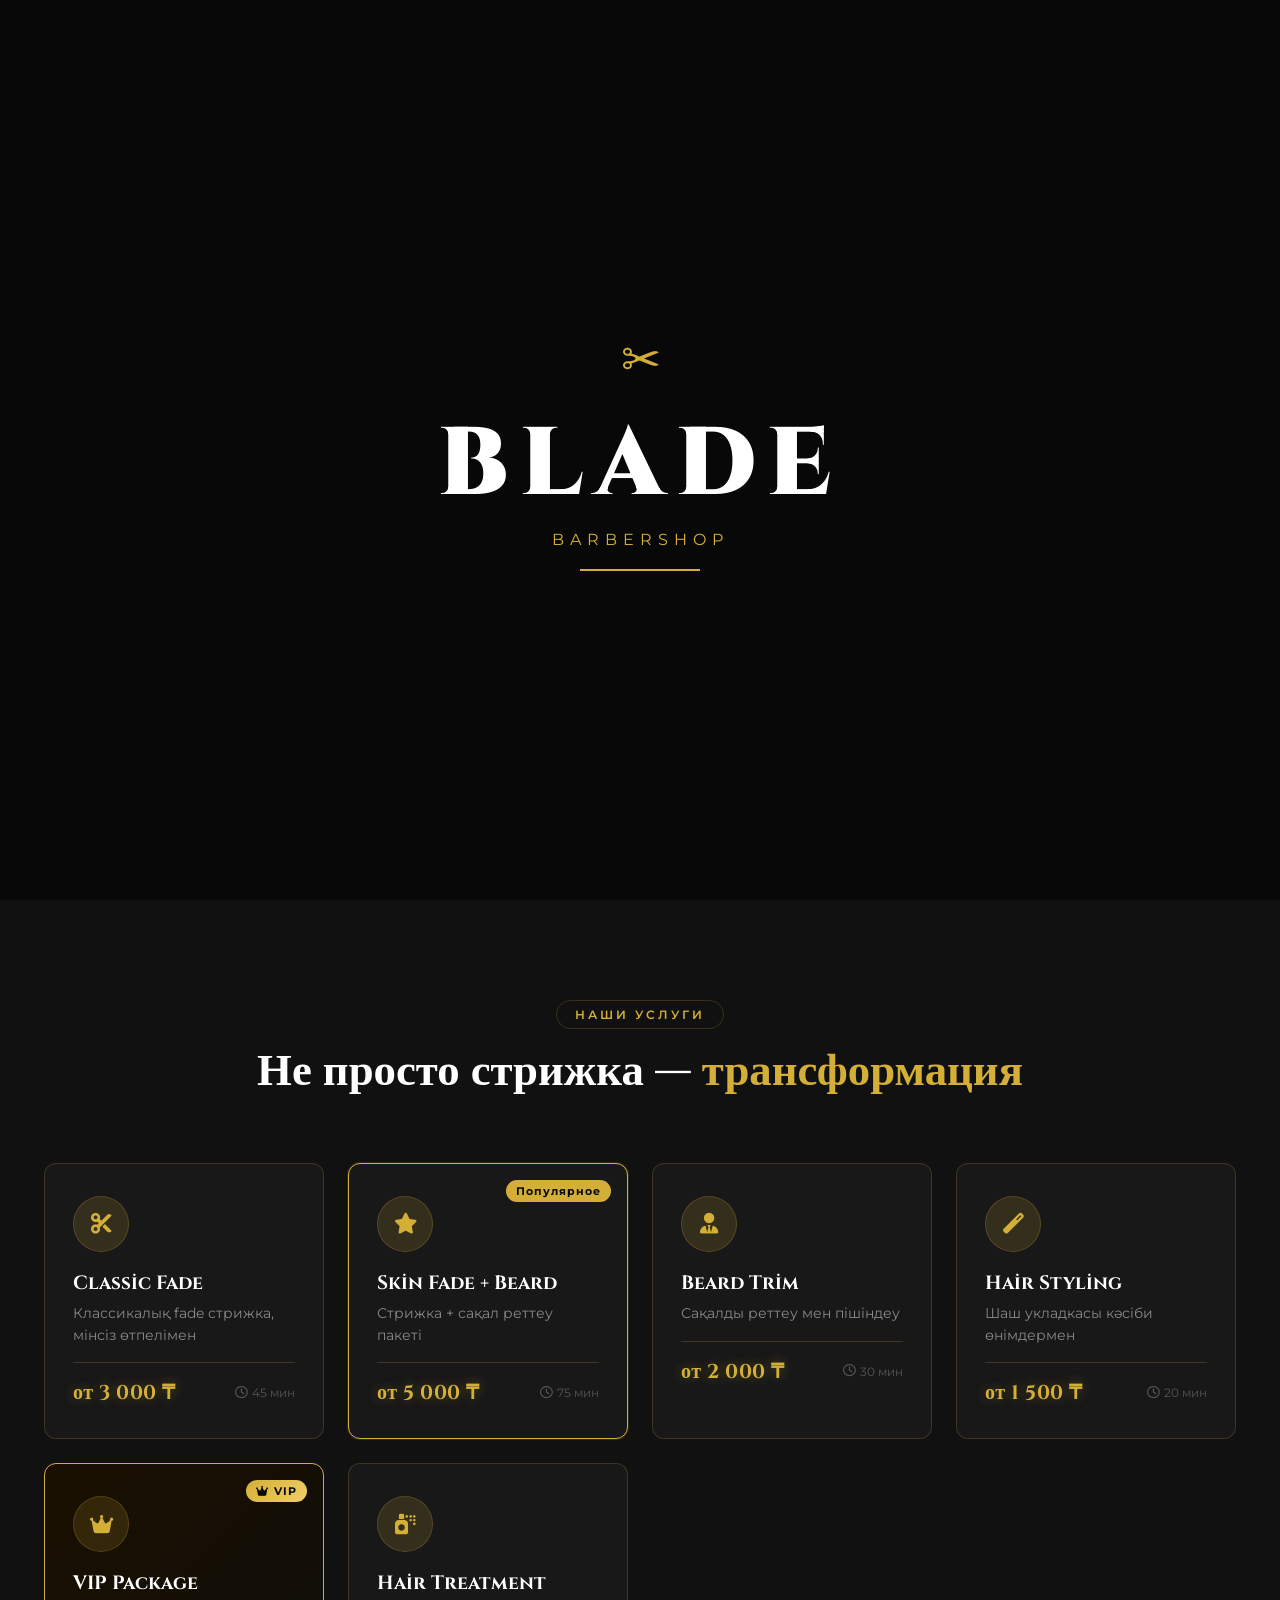
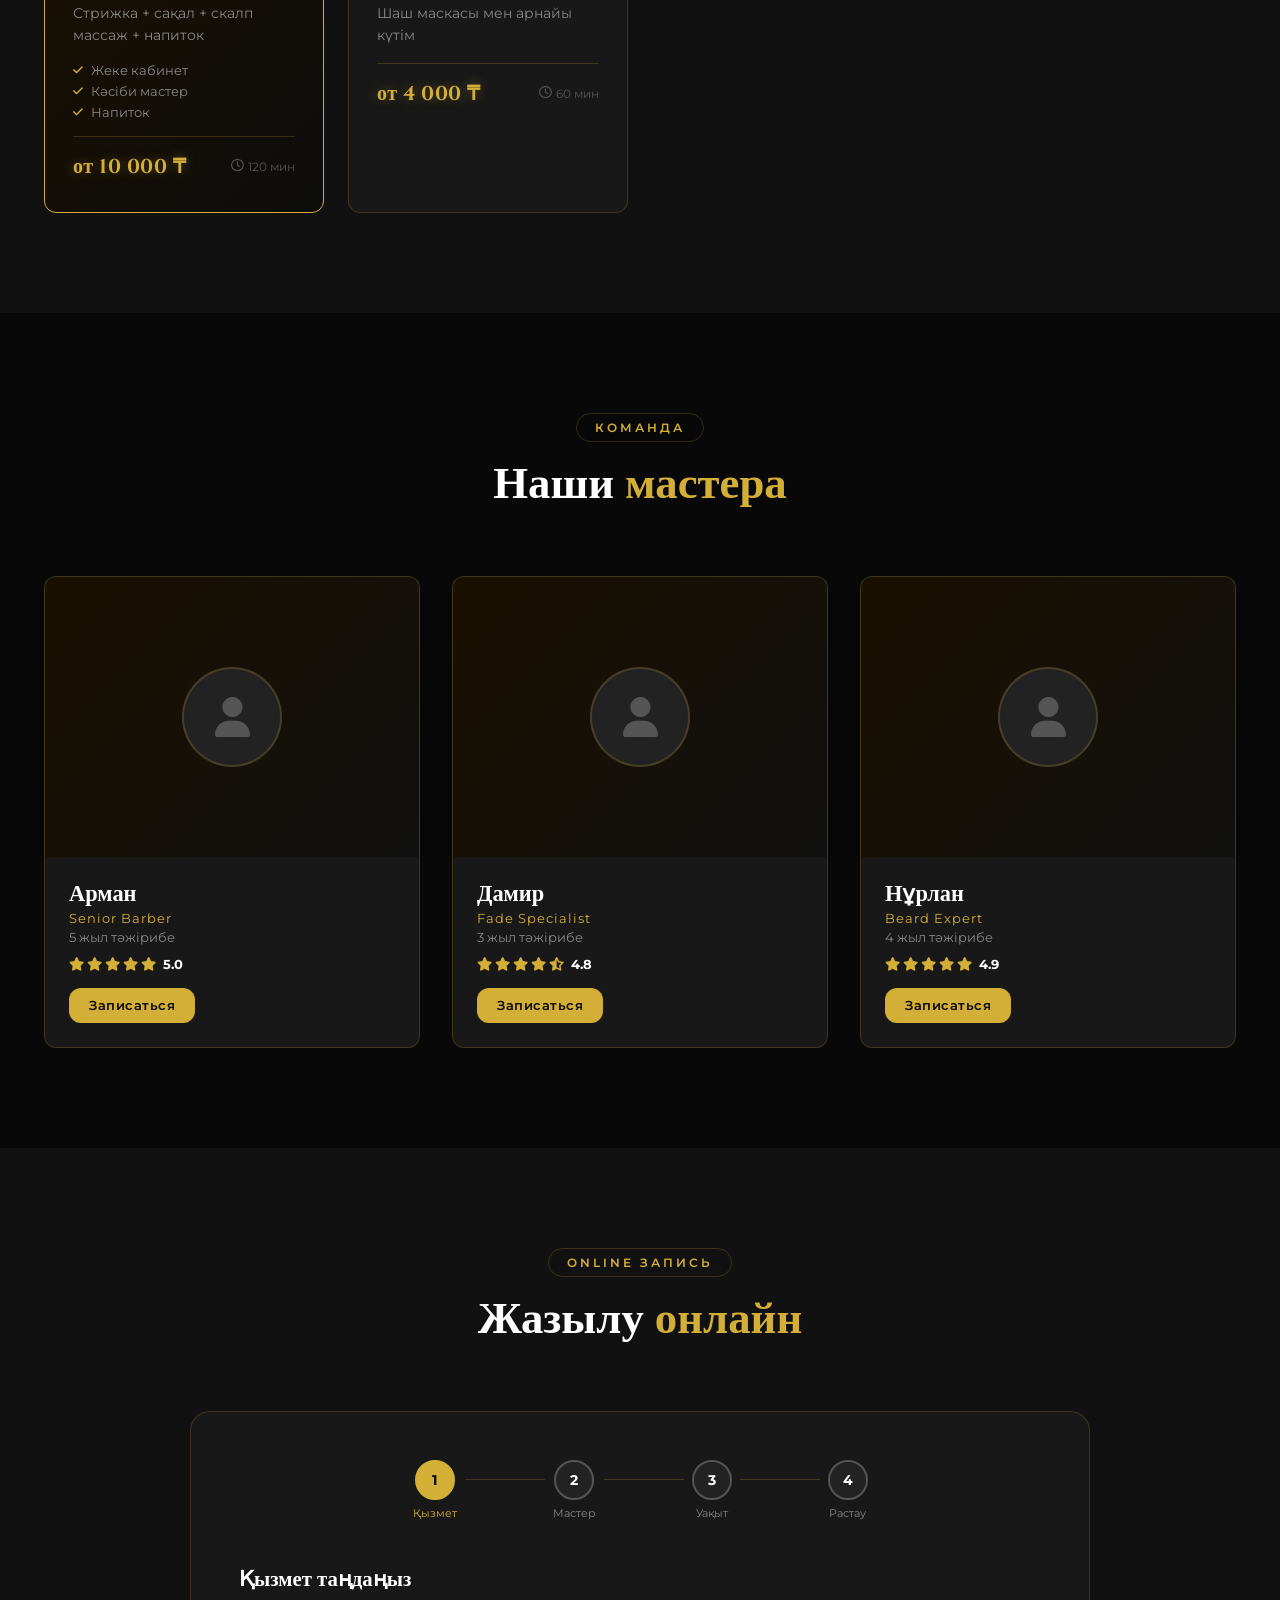
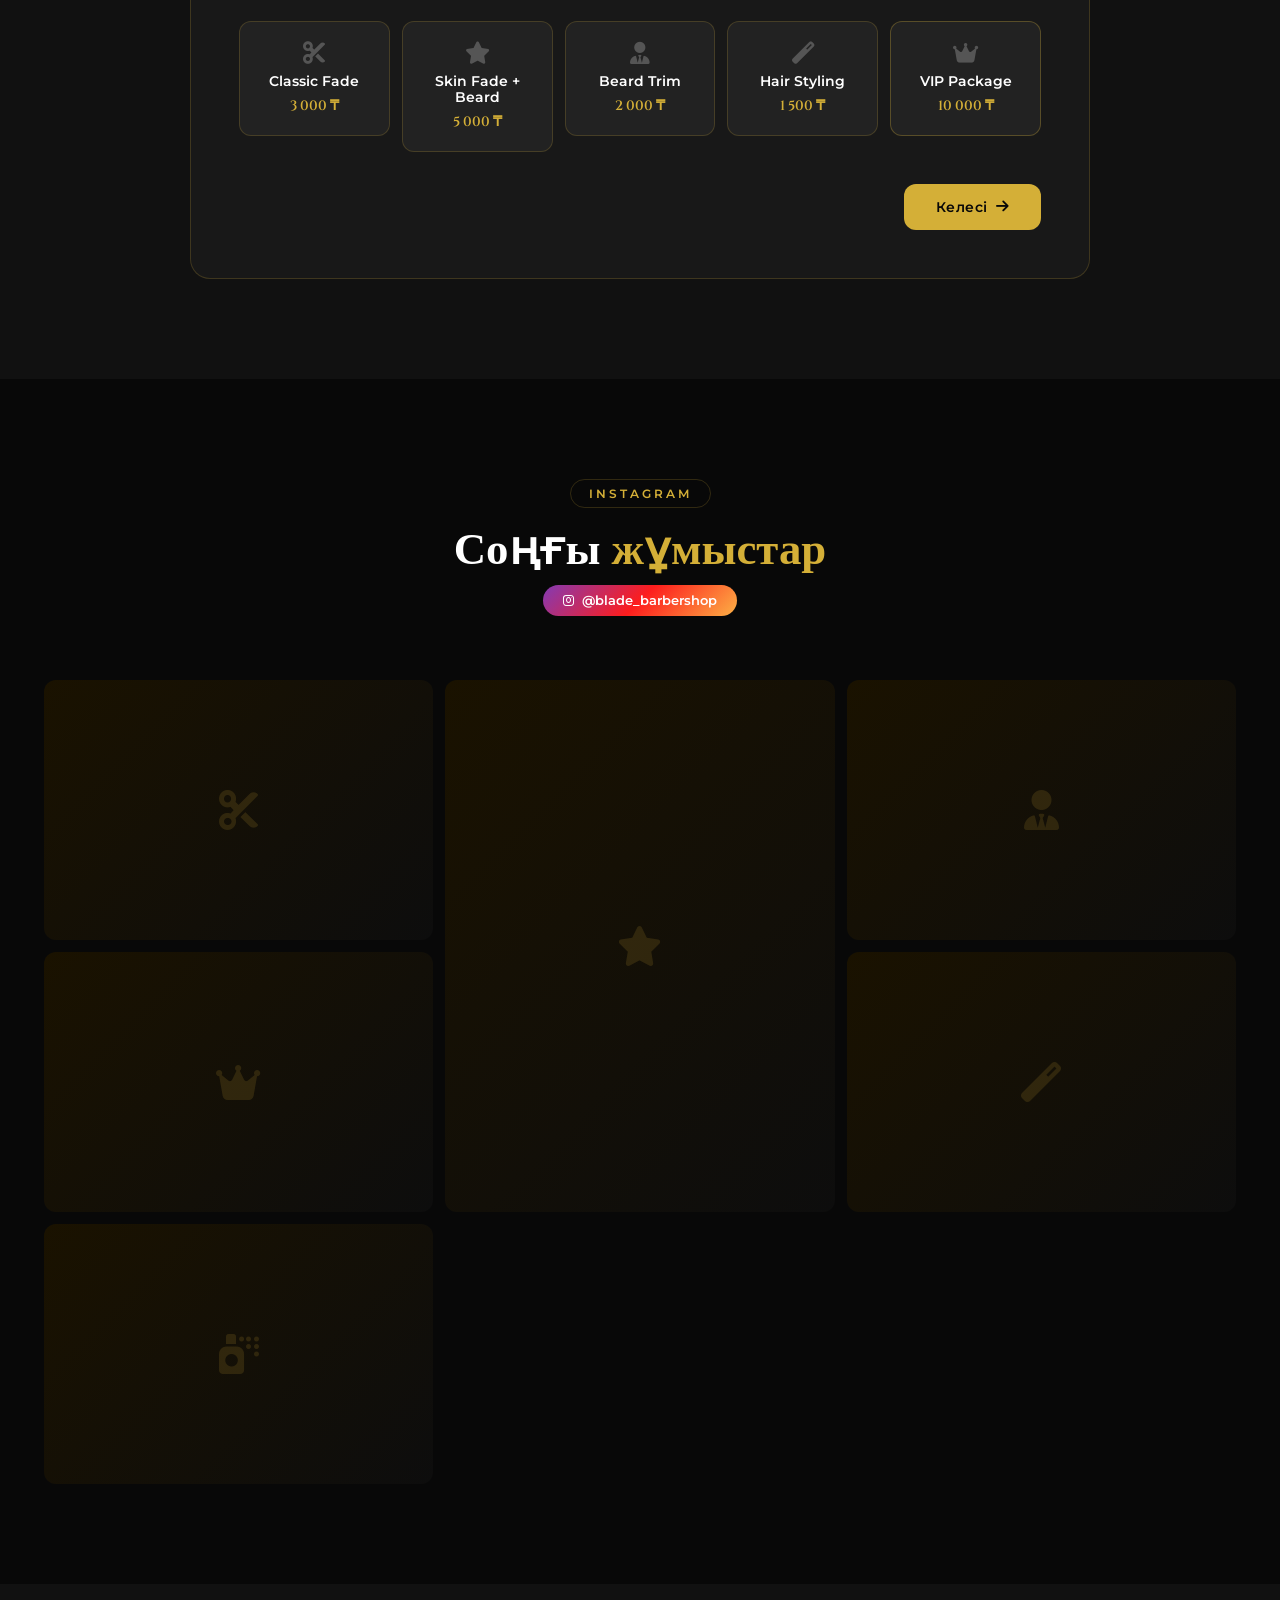
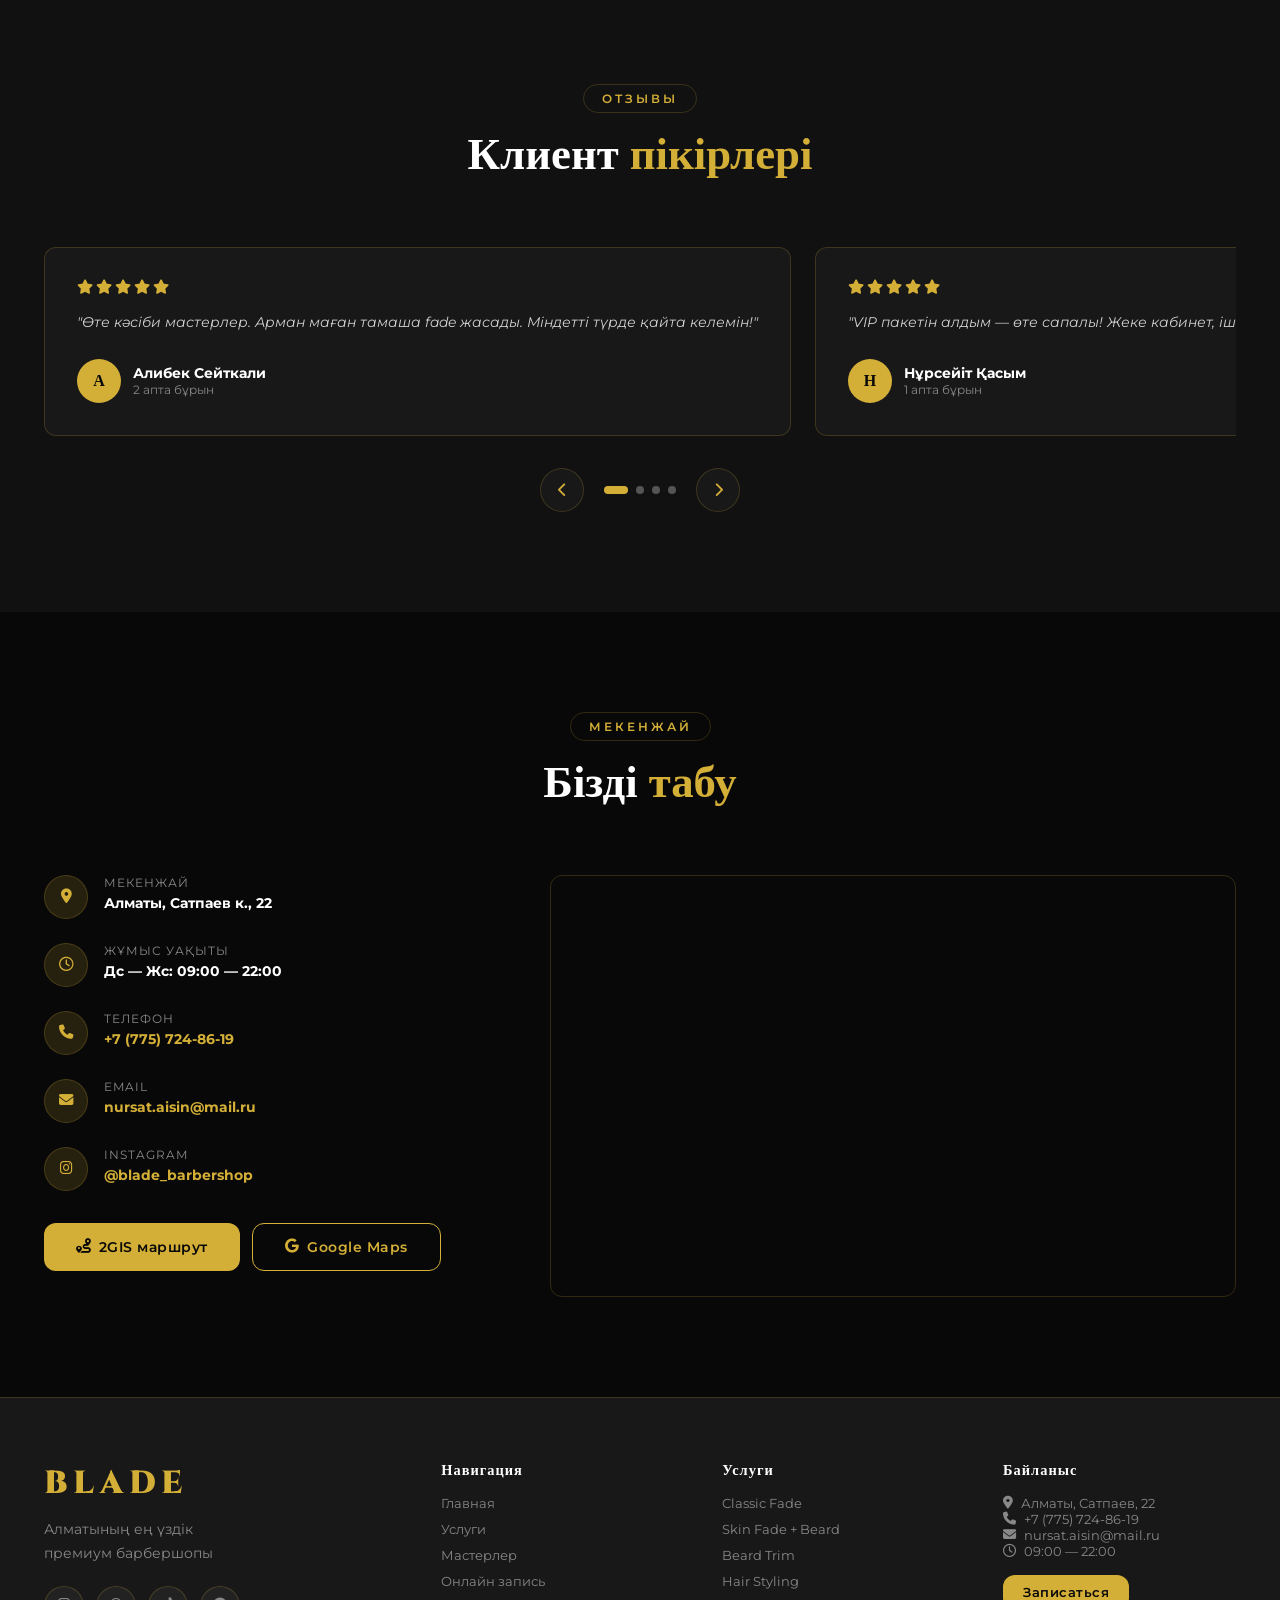
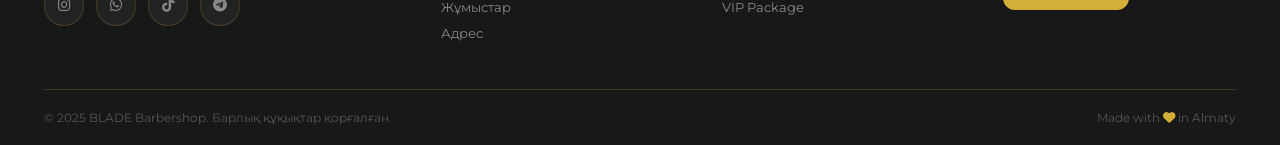
==== commit 32524175: "Remove license gate from HTML" ====
--- a/index.html
+++ b/index.html
@@ -11,37 +11,6 @@
 </head>
 <body>
 
-<!-- ═══════════════════ LICENSE GATE ═══════════════════ -->
-<div id="licenseGate" style="display:none">
-  <div class="lg-overlay"></div>
-  <div class="lg-box">
-    <div class="lg-logo">BLADE</div>
-    <div class="lg-sub">BARBERSHOP SYSTEM</div>
-    <div class="lg-icon"><i class="fas fa-lock"></i></div>
-    <h2 class="lg-title">Активация қажет</h2>
-    <p class="lg-desc">Бұл сайт лицензияланған. Жалғастыру үшін токенді енгізіңіз.</p>
-    <div class="lg-input-wrap">
-      <input type="text" id="lgTokenInput" placeholder="BLD-XXXX…" autocomplete="off" spellcheck="false"
-             onkeydown="if(event.key==='Enter')doActivate()">
-      <button class="lg-btn" onclick="doActivate()">
-        <i class="fas fa-unlock-alt"></i> Активациялау
-      </button>
-    </div>
-    <div class="lg-err" id="lgErr"></div>
-    <div class="lg-hint">
-      Токен сатып алу үшін:
-      <a href="https://wa.me/77757248619?text=Сайт токені керек" target="_blank">
-        <i class="fab fa-whatsapp"></i> WhatsApp
-      </a>
-    </div>
-  </div>
-</div>
-
-<!-- ═══════════════════ LICENSE STATUS BAR ═══════════════════ -->
-<div id="licenseBar" style="display:none" class="license-bar">
-  <span id="lbText"></span>
-  <button onclick="clearLicense()" title="Токенді өшіру"><i class="fas fa-times"></i></button>
-</div>
 
 <!-- ═══════════════════ CINEMATIC INTRO ═══════════════════ -->
 <div id="intro" class="intro">
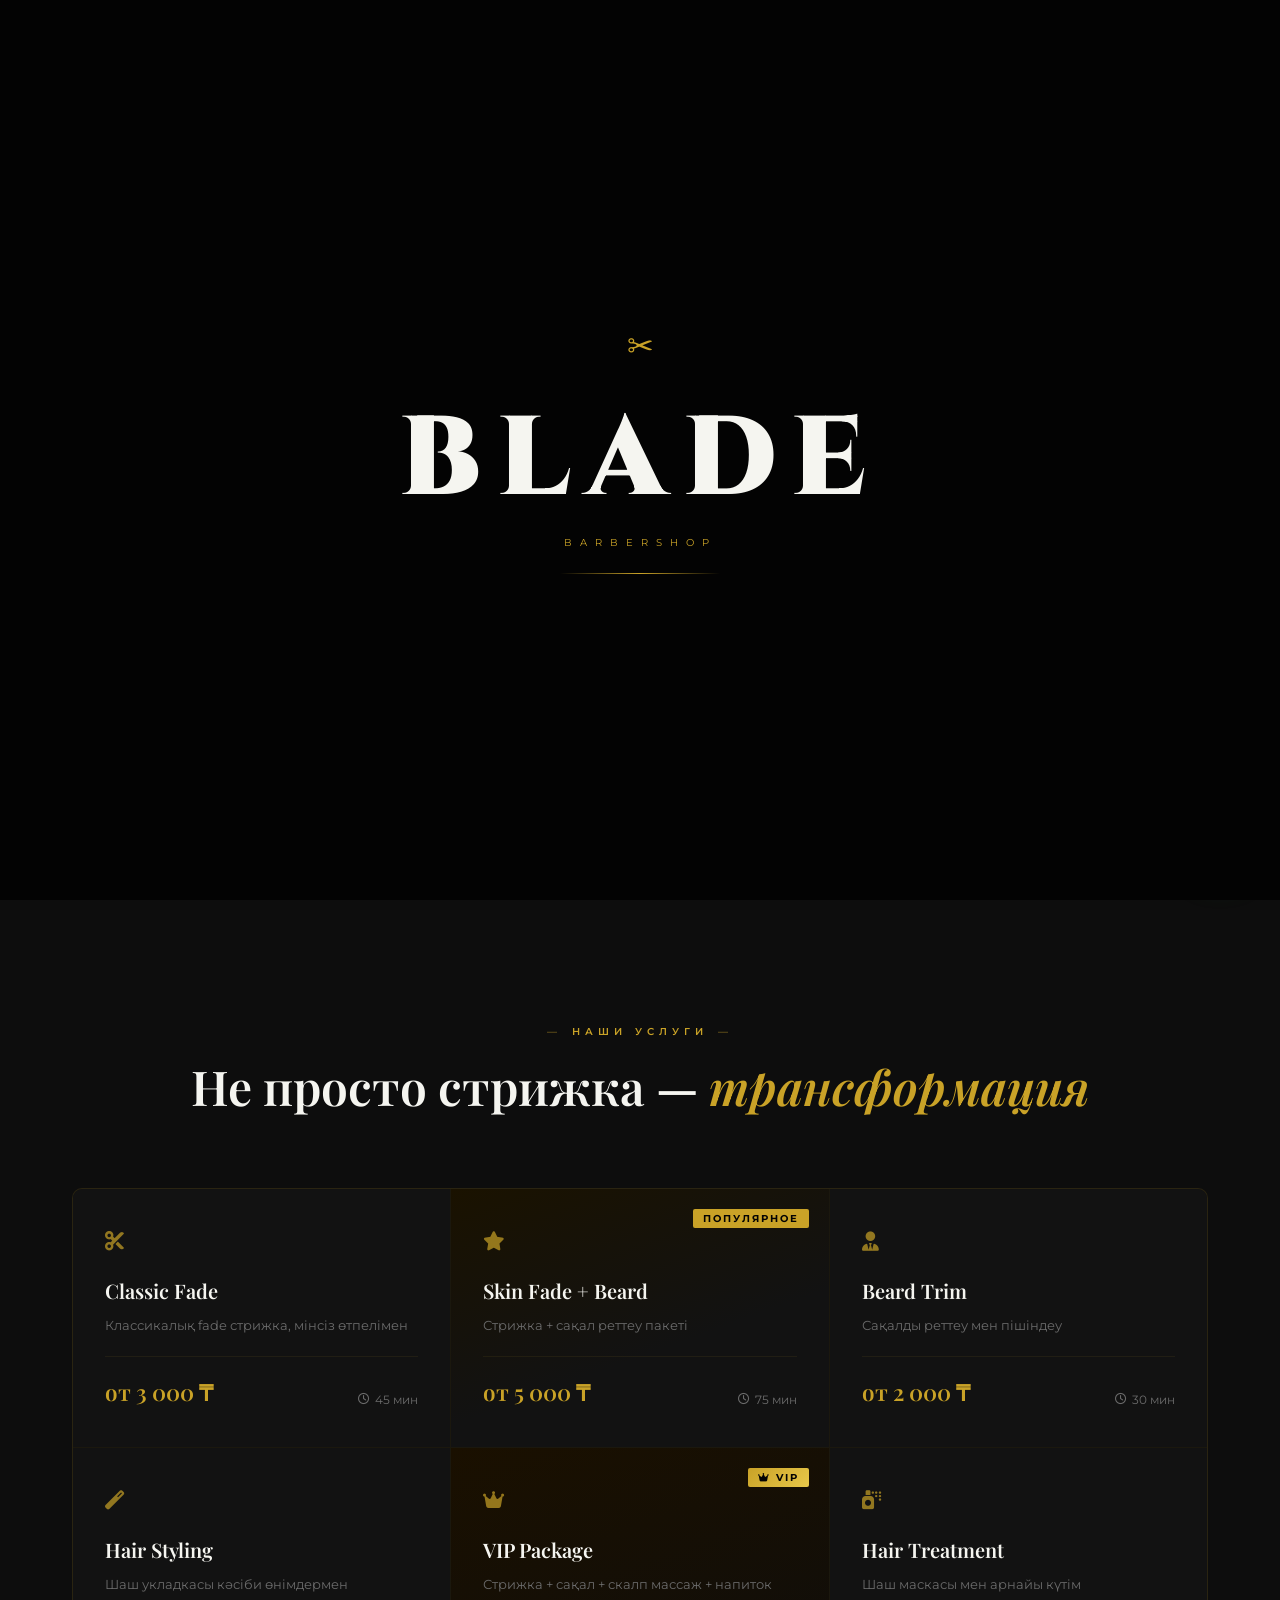
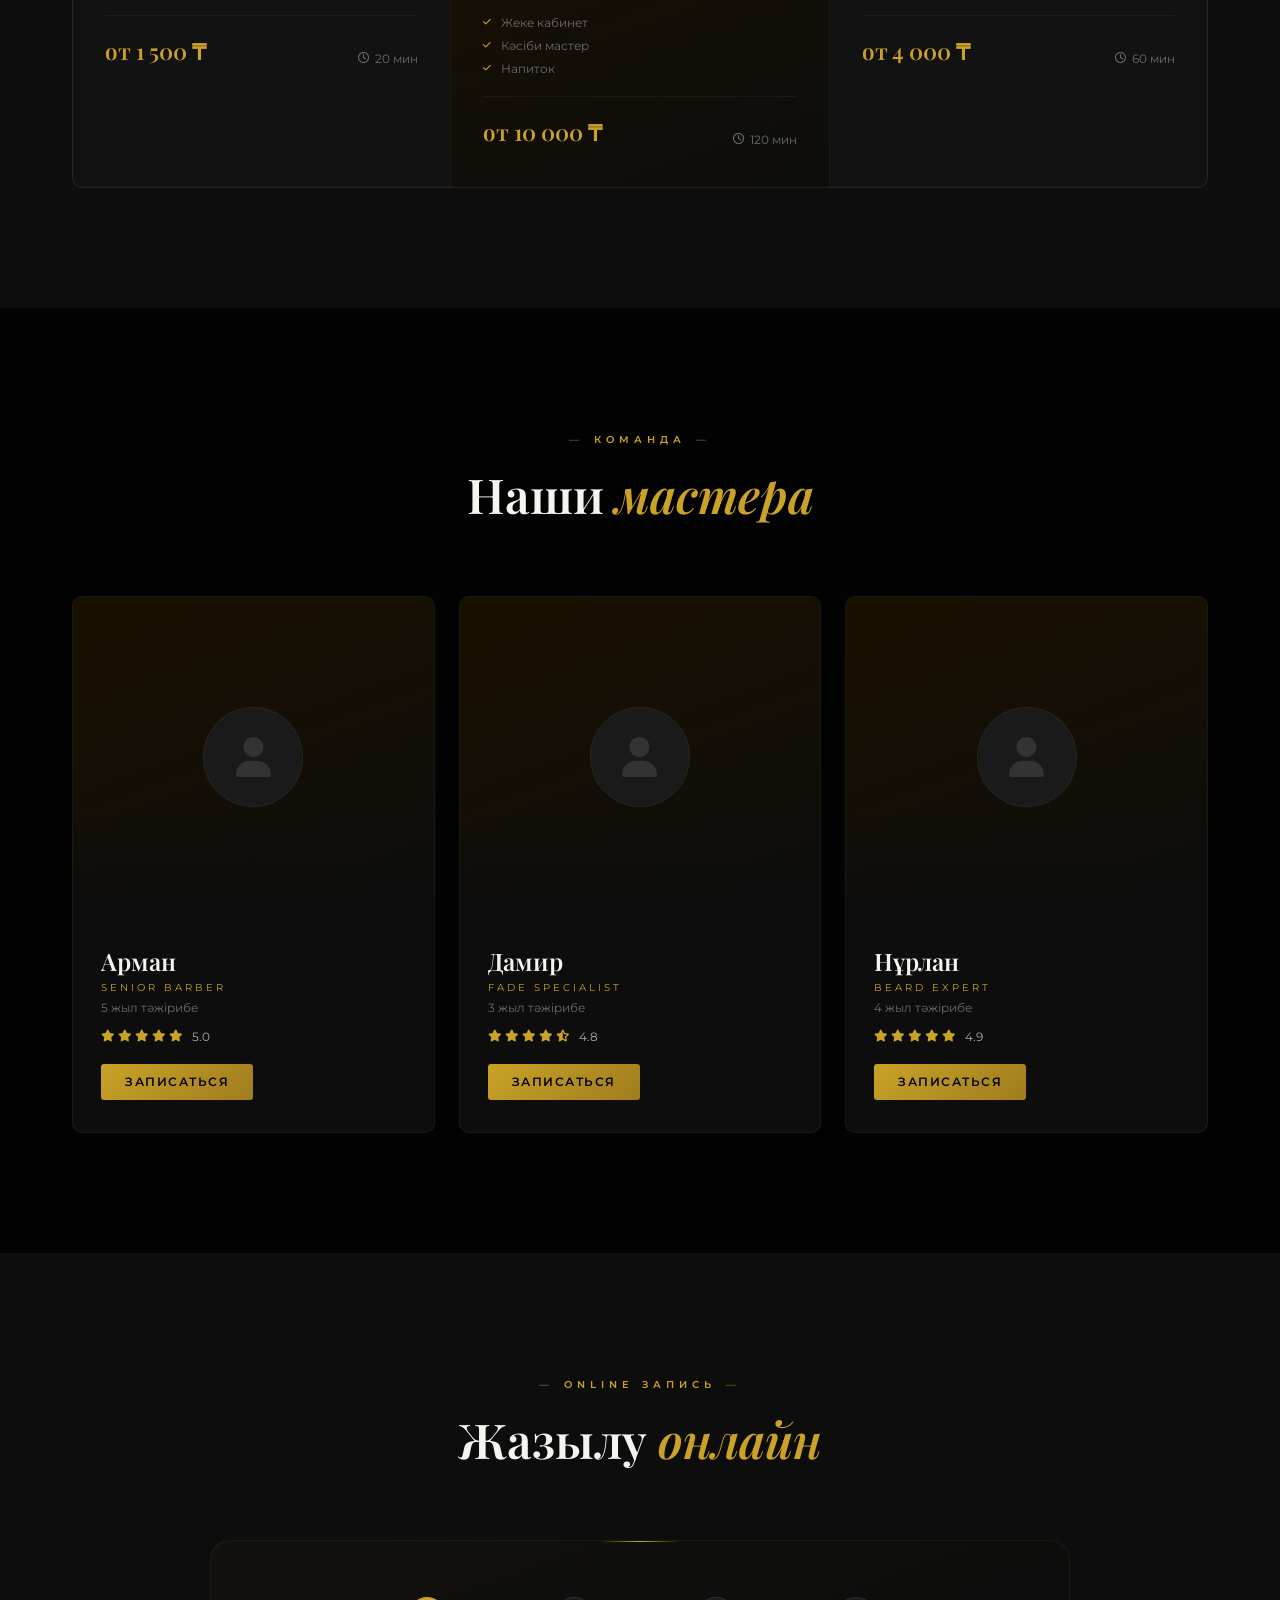
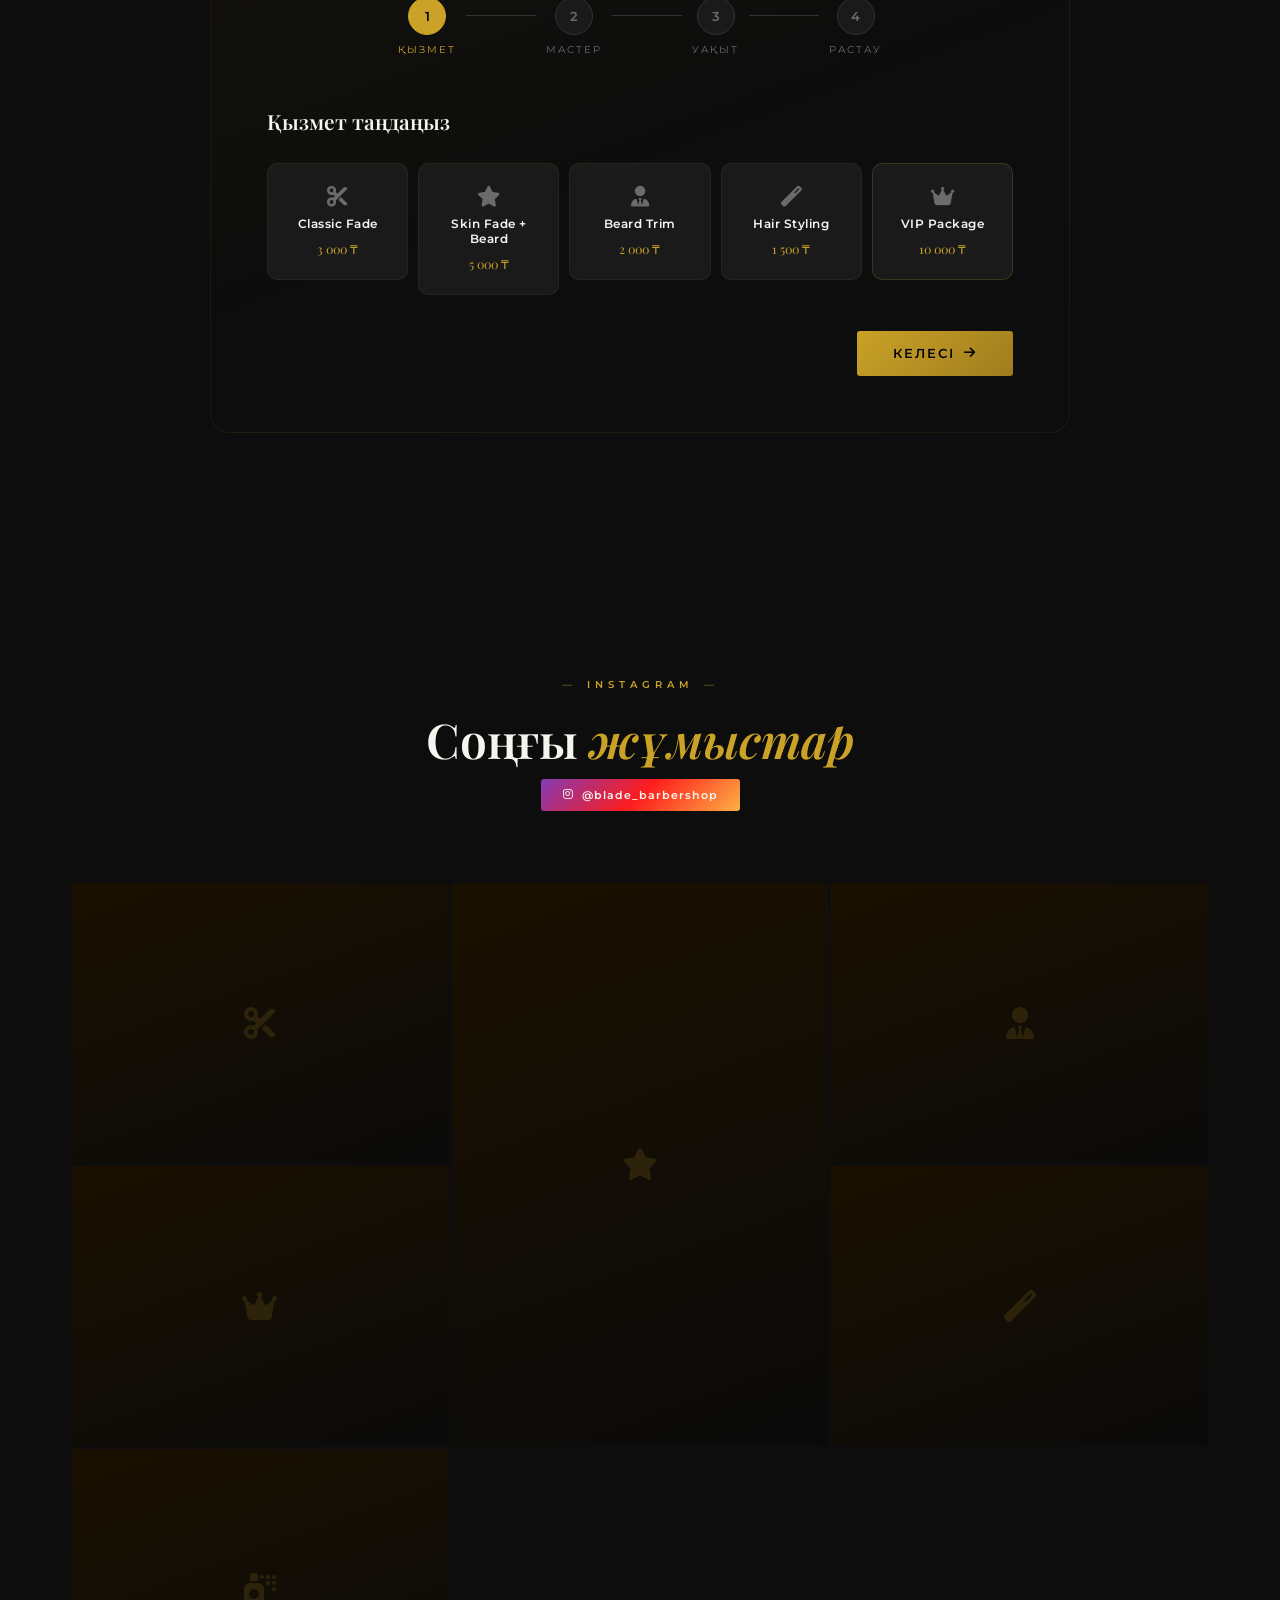
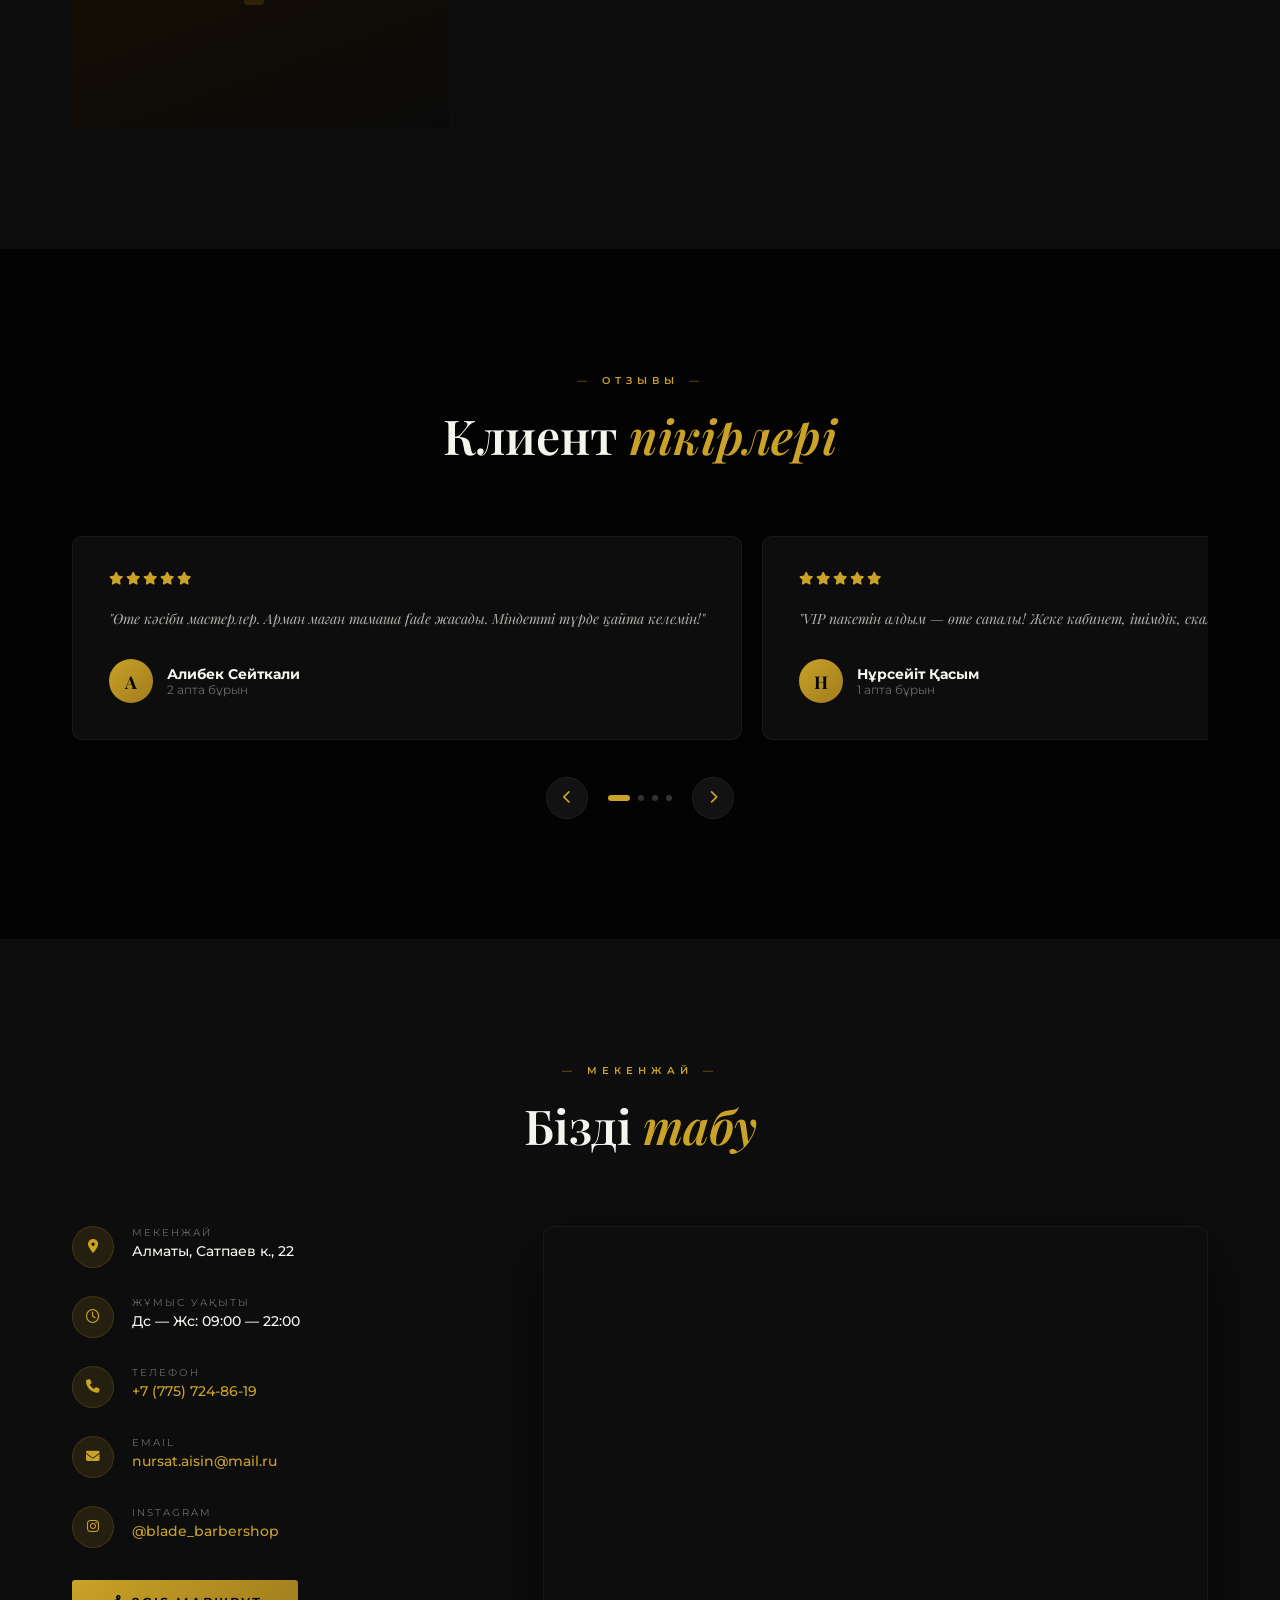
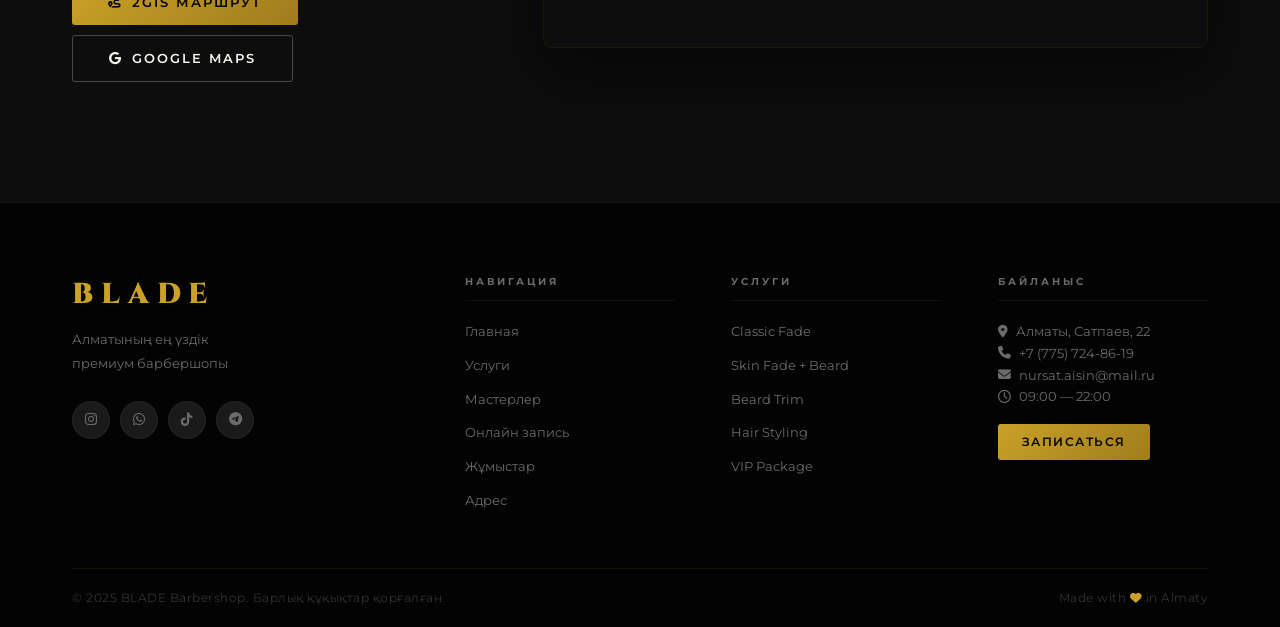
==== commit 5bccc7aa: "Luxury Dark redesign — Playfair Display, refined gold palette, premium layouts" ====
--- a/index.html
+++ b/index.html
@@ -6,7 +6,7 @@
   <title>BLADE — Premium Barbershop Almaty</title>
   <link rel="stylesheet" href="css/style.css">
   <link rel="preconnect" href="https://fonts.googleapis.com">
-  <link href="https://fonts.googleapis.com/css2?family=Cinzel:wght@400;600;700;900&family=Montserrat:wght@300;400;500;600;700&display=swap" rel="stylesheet">
+  <link href="https://fonts.googleapis.com/css2?family=Cinzel:wght@400;600;700;900&family=Montserrat:wght@300;400;500;600;700&family=Playfair+Display:ital,wght@0,400;0,600;0,700;1,400;1,600&display=swap" rel="stylesheet">
   <link rel="stylesheet" href="https://cdnjs.cloudflare.com/ajax/libs/font-awesome/6.5.0/css/all.min.css">
 </head>
 <body>
@@ -60,11 +60,11 @@
   <div class="hero-content">
     <div class="hero-badge">✦ Premium Barbershop • Almaty</div>
     <h1 class="hero-title">
-      <span class="line">STYLE</span>
-      <span class="line gold neon">STARTS</span>
-      <span class="line">HERE</span>
+      <span class="line">The Art of</span>
+      <span class="line gold">Grooming</span>
+      <span class="line">Refined.</span>
     </h1>
-    <p class="hero-sub">Алматының ең үздік барбершопы — мінсіз стиль, кәсіби мастерлер</p>
+    <p class="hero-sub">Алматының ең үздік барбершопы — мінсіз стиль, кәсіби мастерлер, нағыз люкс тәжірибе</p>
     <div class="hero-btns">
       <a href="#booking" class="btn gold">
         <i class="fas fa-calendar-check"></i> Записаться
--- a/css/style.css
+++ b/css/style.css
@@ -1,154 +1,136 @@
-/* ═══════════════════════════════════════════════════════
-   BLADE BARBERSHOP — Premium Dark Gold CSS
-   ═══════════════════════════════════════════════════════ */
+/* ═══════════════════════════════════════════════════════════
+   BLADE BARBERSHOP — Luxury Dark Edition
+   ═══════════════════════════════════════════════════════════ */
+
+@import url('https://fonts.googleapis.com/css2?family=Playfair+Display:ital,wght@0,400;0,600;0,700;1,400;1,600&display=swap');
 
 :root {
+  --void:     #030303;
   --black:    #080808;
-  --dark:     #111111;
-  --dark2:    #181818;
-  --dark3:    #222222;
-  --gold:     #d4af37;
-  --gold2:    #f0cf68;
-  --gold3:    #b8942e;
-  --gold-dim: rgba(212,175,55,0.15);
-  --gold-dim2:rgba(212,175,55,0.08);
-  --white:    #ffffff;
-  --gray:     #888888;
-  --gray2:    #555555;
-  --border:   rgba(212,175,55,0.2);
-  --radius:   12px;
-  --trans:    .3s ease;
-}
-
-/* ══════════════════════════════════════════════
-   LICENSE GATE
-══════════════════════════════════════════════ */
-#licenseGate {
-  position: fixed; inset: 0; z-index: 10000;
-  display: flex; align-items: center; justify-content: center;
-}
-.lg-overlay {
-  position: absolute; inset: 0;
-  background: rgba(5,5,5,.97); backdrop-filter: blur(20px);
-}
-.lg-box {
-  position: relative; z-index: 1;
-  background: var(--dark2); border: 1px solid var(--border);
-  border-radius: 24px; padding: 48px 40px; width: 100%; max-width: 440px;
-  text-align: center; box-shadow: 0 0 80px rgba(212,175,55,.08);
-  animation: gate-in .5s ease;
-}
-@keyframes gate-in { from { opacity:0; transform:scale(.95) translateY(20px); } to { opacity:1; transform:none; } }
-.lg-logo { font-family:'Cinzel',serif; font-size:2rem; font-weight:900; color:var(--gold); letter-spacing:6px; }
-.lg-sub  { font-size:.65rem; color:var(--gray); letter-spacing:4px; text-transform:uppercase; margin-bottom:24px; }
-.lg-icon { font-size:2.5rem; color:var(--gold); margin-bottom:16px; opacity:.6; }
-.lg-title { font-size:1.3rem; margin-bottom:8px; }
-.lg-desc  { font-size:.85rem; color:var(--gray); margin-bottom:28px; line-height:1.6; }
-.lg-input-wrap { display:flex; flex-direction:column; gap:10px; }
-#lgTokenInput {
-  background: var(--dark3); border: 1.5px solid var(--border);
-  border-radius: var(--radius); padding: 14px 16px;
-  color: var(--gold); font-size: .82rem; outline: none;
-  font-family: monospace; letter-spacing: 1px; text-align: center;
-  transition: border-color var(--trans);
-}
-#lgTokenInput:focus { border-color: var(--gold); }
-.lg-btn {
-  background: var(--gold); color: var(--black); border: none;
-  border-radius: var(--radius); padding: 14px; font-size: .9rem;
-  font-weight: 700; cursor: pointer; font-family: 'Montserrat',sans-serif;
-  display: flex; align-items: center; justify-content: center; gap: 8px;
-  transition: all var(--trans);
-}
-.lg-btn:hover { background: var(--gold2); box-shadow: 0 6px 20px rgba(212,175,55,.4); }
-.lg-err  { min-height: 24px; font-size: .8rem; color: #e74c3c; margin-top: 10px; }
-.lg-hint { font-size: .78rem; color: var(--gray); margin-top: 20px; }
-.lg-hint a { color: #25d366; margin-left: 6px; }
-.lg-hint a:hover { text-decoration: underline; }
-
-/* ── License status bar ── */
-.license-bar {
-  position: fixed; top: 0; left: 0; right: 0; z-index: 10001;
-  background: linear-gradient(90deg, rgba(212,175,55,.12), transparent, rgba(212,175,55,.12));
-  border-bottom: 1px solid rgba(212,175,55,.25);
-  display: flex; align-items: center; justify-content: center; gap: 16px;
-  padding: 6px 16px; font-size: .72rem; color: rgba(212,175,55,.8);
-}
-.license-bar button {
-  background: none; border: none; color: rgba(212,175,55,.4);
-  cursor: pointer; font-size: .7rem; transition: color var(--trans);
-}
-.license-bar button:hover { color: var(--gold); }
+  --dark1:    #0d0d0d;
+  --dark2:    #121212;
+  --dark3:    #1a1a1a;
+  --dark4:    #222222;
+  --gold:     #c9a227;
+  --gold2:    #e8c84a;
+  --gold3:    #a07c1e;
+  --gold4:    #f5d76e;
+  --gold-dim: rgba(201,162,39,.12);
+  --gold-glow:rgba(201,162,39,.25);
+  --border:   rgba(201,162,39,.18);
+  --border2:  rgba(201,162,39,.08);
+  --white:    #f5f5f0;
+  --gray1:    #aaaaaa;
+  --gray2:    #6b6b6b;
+  --gray3:    #333333;
+  --radius:   10px;
+  --radius2:  20px;
+  --trans:    .35s cubic-bezier(.4,0,.2,1);
+}
 
 /* ─── Reset ─── */
 *, *::before, *::after { box-sizing: border-box; margin: 0; padding: 0; }
-html { scroll-behavior: smooth; }
+html { scroll-behavior: smooth; font-size: 16px; }
 body {
   font-family: 'Montserrat', sans-serif;
-  background: var(--black);
+  background: var(--void);
   color: var(--white);
   overflow-x: hidden;
-}
+  -webkit-font-smoothing: antialiased;
+}
+
+/* Noise texture overlay */
+body::before {
+  content: '';
+  position: fixed; inset: 0; z-index: 0; pointer-events: none;
+  opacity: .025;
+  background-image: url("data:image/svg+xml,%3Csvg viewBox='0 0 256 256' xmlns='http://www.w3.org/2000/svg'%3E%3Cfilter id='noise'%3E%3CfeTurbulence type='fractalNoise' baseFrequency='0.9' numOctaves='4' stitchTiles='stitch'/%3E%3C/filter%3E%3Crect width='100%25' height='100%25' filter='url(%23noise)' opacity='1'/%3E%3C/svg%3E");
+  background-size: 200px 200px;
+}
+
 a { text-decoration: none; color: inherit; }
 ul { list-style: none; }
-img { max-width: 100%; }
 button { cursor: pointer; border: none; background: none; font-family: inherit; }
 input, textarea, select { font-family: inherit; }
 
 /* ─── Scrollbar ─── */
-::-webkit-scrollbar { width: 6px; }
-::-webkit-scrollbar-track { background: var(--dark); }
-::-webkit-scrollbar-thumb { background: var(--gold3); border-radius: 3px; }
-
-/* ─── Typography ─── */
-h1,h2,h3,h4 { font-family: 'Cinzel', serif; line-height: 1.2; }
-.gold-t   { color: var(--gold); }
-.neon     { text-shadow: 0 0 12px var(--gold), 0 0 30px var(--gold3); }
-.gold     { color: var(--gold); }
+::-webkit-scrollbar { width: 4px; }
+::-webkit-scrollbar-track { background: var(--void); }
+::-webkit-scrollbar-thumb { background: var(--gold3); border-radius: 2px; }
 
 /* ─── Container ─── */
-.container { max-width: 1240px; margin: 0 auto; padding: 0 24px; }
+.container { max-width: 1200px; margin: 0 auto; padding: 0 32px; }
 
 /* ─── Buttons ─── */
 .btn {
-  display: inline-flex; align-items: center; gap: 8px;
-  padding: 14px 32px; border-radius: var(--radius);
+  display: inline-flex; align-items: center; justify-content: center; gap: 9px;
+  padding: 15px 36px; border-radius: 3px;
   font-family: 'Montserrat', sans-serif; font-weight: 600;
-  font-size: .9rem; letter-spacing: .5px;
+  font-size: .8rem; letter-spacing: 2px; text-transform: uppercase;
   transition: all var(--trans); cursor: pointer; border: none;
-  white-space: nowrap;
-}
+  white-space: nowrap; position: relative; overflow: hidden;
+}
+.btn::after {
+  content: ''; position: absolute; inset: 0;
+  background: rgba(255,255,255,.06);
+  transform: translateX(-100%); transition: transform .4s ease;
+}
+.btn:hover::after { transform: translateX(100%); }
 .btn.gold {
-  background: var(--gold); color: var(--black);
+  background: linear-gradient(135deg, var(--gold), var(--gold3));
+  color: var(--void);
 }
 .btn.gold:hover {
-  background: var(--gold2); transform: translateY(-2px);
-  box-shadow: 0 8px 24px rgba(212,175,55,.4);
+  background: linear-gradient(135deg, var(--gold2), var(--gold));
+  transform: translateY(-2px);
+  box-shadow: 0 12px 40px rgba(201,162,39,.35), 0 0 0 1px rgba(201,162,39,.3);
 }
 .btn.outline {
-  background: transparent; color: var(--gold);
-  border: 1.5px solid var(--gold);
+  background: transparent; color: var(--white);
+  border: 1px solid rgba(255,255,255,.25);
 }
 .btn.outline:hover {
-  background: var(--gold-dim); transform: translateY(-2px);
-}
-.btn.sm { padding: 10px 20px; font-size: .8rem; }
-
-/* ─── Section shared ─── */
-.section { padding: 100px 0; }
-.sec-head { text-align: center; margin-bottom: 64px; }
+  border-color: var(--gold); color: var(--gold);
+  transform: translateY(-2px);
+}
+.btn.sm { padding: 11px 24px; font-size: .72rem; letter-spacing: 1.5px; }
+
+/* ─── Section ─── */
+.section { padding: 120px 0; position: relative; }
+.sec-head { text-align: center; margin-bottom: 72px; }
 .sec-tag {
-  display: inline-block; font-size: .75rem; font-weight: 600;
-  letter-spacing: 3px; text-transform: uppercase;
-  color: var(--gold); border: 1px solid var(--border);
-  padding: 6px 18px; border-radius: 99px; margin-bottom: 16px;
-}
-.sec-head h2 { font-size: clamp(1.8rem, 3.5vw, 2.8rem); }
+  display: inline-block;
+  font-size: .65rem; font-weight: 600; letter-spacing: 5px;
+  text-transform: uppercase; color: var(--gold);
+  margin-bottom: 20px;
+}
+.sec-tag::before, .sec-tag::after {
+  content: '—'; margin: 0 10px; opacity: .5;
+}
+.sec-head h2 {
+  font-family: 'Playfair Display', serif;
+  font-size: clamp(2rem, 4vw, 3rem);
+  font-weight: 600; line-height: 1.2;
+  color: var(--white);
+}
+.gold-t { color: var(--gold); font-style: italic; }
+
+/* Gold ornament divider */
+.ornament {
+  display: flex; align-items: center; justify-content: center;
+  gap: 16px; margin: 20px auto 0; width: fit-content;
+}
+.ornament::before, .ornament::after {
+  content: ''; display: block; width: 60px; height: 1px;
+  background: linear-gradient(to right, transparent, var(--gold3));
+}
+.ornament::after { transform: rotate(180deg); }
+.ornament span { color: var(--gold); font-size: .5rem; }
 
 /* ─── Scroll reveal ─── */
 .reveal {
-  opacity: 0; transform: translateY(30px);
-  transition: opacity .7s ease, transform .7s ease;
+  opacity: 0; transform: translateY(24px);
+  transition: opacity .8s ease, transform .8s ease;
 }
 .reveal.visible { opacity: 1; transform: none; }
 
@@ -158,34 +140,35 @@
 ══════════════════════════════════════════════ */
 .intro {
   position: fixed; inset: 0; z-index: 9999;
-  background: var(--black);
-  display: flex; align-items: center; justify-content: center;
-  transition: opacity .8s ease, visibility .8s ease;
+  background: var(--void);
+  display: flex; align-items: center; justify-content: center;
+  transition: opacity 1s ease, visibility 1s ease;
 }
 .intro.hidden { opacity: 0; visibility: hidden; pointer-events: none; }
 .intro-inner { text-align: center; }
 .intro-scissors {
-  font-size: 3rem; color: var(--gold);
-  animation: spin-in .6s ease forwards;
-  display: block; margin-bottom: 12px;
+  font-size: 2rem; color: var(--gold); display: block;
+  margin-bottom: 20px; opacity: 0;
+  animation: intro-fade .5s .3s ease forwards;
 }
 .intro-logo {
-  font-family: 'Cinzel', serif; font-size: clamp(3rem, 8vw, 6rem);
-  font-weight: 900; color: var(--white); letter-spacing: 12px;
-  animation: fade-up .8s .3s ease both;
+  font-family: 'Cinzel', serif; font-size: clamp(3.5rem, 10vw, 7rem);
+  font-weight: 900; color: var(--white); letter-spacing: 16px;
+  opacity: 0; animation: intro-fade .8s .6s ease forwards;
 }
 .intro-sub {
-  font-size: clamp(.8rem, 2vw, 1rem); letter-spacing: 6px;
-  color: var(--gold); text-transform: uppercase;
-  animation: fade-up .8s .5s ease both;
+  font-size: .65rem; letter-spacing: 8px; color: var(--gold);
+  text-transform: uppercase; opacity: 0;
+  animation: intro-fade .8s .9s ease forwards;
 }
 .intro-bar {
-  width: 0; height: 2px; background: var(--gold); margin: 20px auto 0;
-  animation: grow-bar .8s .7s ease forwards;
-}
-@keyframes spin-in { from { transform: rotate(-90deg) scale(0); opacity:0; } to { transform: none; opacity:1; } }
-@keyframes fade-up { from { transform: translateY(20px); opacity:0; } to { transform: none; opacity:1; } }
-@keyframes grow-bar { from { width:0; } to { width:120px; } }
+  width: 0; height: 1px;
+  background: linear-gradient(to right, transparent, var(--gold), transparent);
+  margin: 24px auto 0;
+  animation: grow-bar .8s 1.1s ease forwards;
+}
+@keyframes intro-fade { from { opacity:0; transform:translateY(12px); } to { opacity:1; transform:none; } }
+@keyframes grow-bar   { from { width:0; } to { width:160px; } }
 
 
 /* ══════════════════════════════════════════════
@@ -193,52 +176,52 @@
 ══════════════════════════════════════════════ */
 .navbar {
   position: fixed; top: 0; left: 0; right: 0; z-index: 999;
-  padding: 20px 0;
-  transition: all var(--trans);
+  padding: 28px 0;
+  transition: all .4s ease;
 }
 .navbar.scrolled {
-  background: rgba(8,8,8,.95);
-  backdrop-filter: blur(20px);
-  padding: 12px 0;
-  border-bottom: 1px solid var(--border);
+  background: rgba(3,3,3,.92);
+  backdrop-filter: blur(24px) saturate(1.5);
+  padding: 16px 0;
+  border-bottom: 1px solid var(--border2);
+  box-shadow: 0 1px 40px rgba(0,0,0,.6);
 }
 .nav-wrap {
-  max-width: 1240px; margin: 0 auto; padding: 0 24px;
-  display: flex; align-items: center; gap: 32px;
+  max-width: 1200px; margin: 0 auto; padding: 0 32px;
+  display: flex; align-items: center; gap: 40px;
 }
 .nav-logo {
-  font-family: 'Cinzel', serif; font-size: 1.5rem; font-weight: 900;
-  color: var(--gold); letter-spacing: 4px; flex-shrink: 0;
-}
-.nav-links {
-  display: flex; gap: 28px; margin-left: auto;
-}
+  font-family: 'Cinzel', serif; font-size: 1.4rem; font-weight: 900;
+  color: var(--gold); letter-spacing: 6px; flex-shrink: 0;
+}
+.nav-links { display: flex; gap: 32px; margin-left: auto; }
 .nav-links a {
-  font-size: .85rem; font-weight: 500; letter-spacing: .5px;
-  color: rgba(255,255,255,.75);
-  transition: color var(--trans);
-  position: relative;
+  font-size: .72rem; font-weight: 500; letter-spacing: 2px;
+  text-transform: uppercase; color: rgba(245,245,240,.55);
+  transition: color var(--trans); position: relative;
 }
 .nav-links a::after {
-  content: ''; position: absolute; bottom: -4px; left: 0; right: 0;
+  content: ''; position: absolute; bottom: -5px; left: 0; right: 0;
   height: 1px; background: var(--gold); transform: scaleX(0);
-  transition: transform var(--trans);
+  transition: transform .3s ease; transform-origin: left;
 }
 .nav-links a:hover { color: var(--gold); }
 .nav-links a:hover::after { transform: scaleX(1); }
 .nav-book {
-  flex-shrink: 0; background: var(--gold); color: var(--black);
-  padding: 10px 24px; border-radius: var(--radius);
-  font-size: .85rem; font-weight: 700; letter-spacing: .5px;
-  transition: all var(--trans);
-}
-.nav-book:hover { background: var(--gold2); box-shadow: 0 4px 16px rgba(212,175,55,.4); }
-.burger {
-  display: none; flex-direction: column; gap: 5px;
-  padding: 4px; margin-left: 12px;
-}
+  flex-shrink: 0;
+  background: transparent; color: var(--gold);
+  border: 1px solid var(--gold);
+  padding: 10px 26px; border-radius: 2px;
+  font-size: .72rem; font-weight: 600; letter-spacing: 2px;
+  text-transform: uppercase; transition: all var(--trans);
+}
+.nav-book:hover {
+  background: var(--gold); color: var(--void);
+  box-shadow: 0 0 24px rgba(201,162,39,.3);
+}
+.burger { display: none; flex-direction: column; gap: 6px; padding: 4px; }
 .burger span {
-  display: block; width: 24px; height: 2px;
+  display: block; width: 22px; height: 1px;
   background: var(--white); transition: all var(--trans);
 }
 .burger.open span:nth-child(1) { transform: rotate(45deg) translate(5px,5px); }
@@ -250,520 +233,584 @@
    HERO
 ══════════════════════════════════════════════ */
 .hero {
-  position: relative; height: 100vh; min-height: 700px;
+  position: relative; height: 100vh; min-height: 720px;
   display: flex; align-items: center; overflow: hidden;
 }
-.hero-video-wrap {
-  position: absolute; inset: 0; overflow: hidden;
-}
+.hero-video-wrap { position: absolute; inset: 0; overflow: hidden; }
 .hero-iframe {
-  position: absolute;
-  top: 50%; left: 50%;
-  transform: translate(-50%, -50%);
+  position: absolute; top: 50%; left: 50%;
+  transform: translate(-50%,-50%);
   width: 177.78vh; height: 100vh;
   min-width: 100%; min-height: 56.25vw;
   pointer-events: none;
 }
 .hero-cinematic-bg {
   position: absolute; inset: 0;
-  background: linear-gradient(135deg,
-    #0a0a0a 0%, #1a0f00 30%, #0d0a00 60%, #080808 100%);
-  animation: bg-shift 8s ease-in-out infinite alternate;
-}
-@keyframes bg-shift {
-  0%   { background-position: 0% 50%; }
-  100% { background-position: 100% 50%; }
+  background: radial-gradient(ellipse at 20% 50%, #1a0e00 0%, #080808 50%, #030303 100%);
+  animation: bg-breathe 10s ease-in-out infinite alternate;
+}
+@keyframes bg-breathe {
+  0%   { opacity: 1; }
+  100% { opacity: .85; }
 }
 .hero-overlay {
   position: absolute; inset: 0;
-  background: linear-gradient(
-    to right, rgba(8,8,8,.85) 0%, rgba(8,8,8,.5) 60%, rgba(8,8,8,.2) 100%
-  );
+  background:
+    linear-gradient(to right, rgba(3,3,3,.92) 0%, rgba(3,3,3,.6) 55%, rgba(3,3,3,.1) 100%),
+    linear-gradient(to top, rgba(3,3,3,.8) 0%, transparent 40%);
 }
 .hero-content {
   position: relative; z-index: 2;
-  max-width: 1240px; margin: 0 auto; padding: 0 24px;
+  max-width: 1200px; margin: 0 auto; padding: 0 32px;
   padding-top: 80px;
 }
 .hero-badge {
-  display: inline-block; font-size: .75rem; font-weight: 600;
-  letter-spacing: 3px; text-transform: uppercase;
-  color: var(--gold); border: 1px solid var(--gold);
-  padding: 8px 20px; border-radius: 99px; margin-bottom: 24px;
-  animation: fade-up .8s 2s ease both;
-}
+  display: inline-flex; align-items: center; gap: 10px;
+  font-size: .65rem; font-weight: 600; letter-spacing: 4px;
+  text-transform: uppercase; color: var(--gold);
+  margin-bottom: 28px;
+  opacity: 0; animation: intro-fade .8s 2.2s ease forwards;
+}
+.hero-badge::before { content: ''; width: 30px; height: 1px; background: var(--gold); }
+
 .hero-title {
-  font-size: clamp(3rem, 8vw, 7rem); line-height: 1;
-  font-weight: 900; margin-bottom: 24px;
-  display: flex; flex-direction: column; gap: 4px;
-}
-.hero-title .line { animation: fade-up .8s ease both; }
-.hero-title .line:nth-child(1) { animation-delay: 2.1s; }
-.hero-title .line:nth-child(2) { animation-delay: 2.25s; }
-.hero-title .line:nth-child(3) { animation-delay: 2.4s; }
-.hero-title .gold { color: var(--gold); }
-.hero-title .neon {
-  text-shadow: 0 0 20px var(--gold), 0 0 60px var(--gold3), 0 0 100px rgba(212,175,55,.3);
-}
+  font-family: 'Playfair Display', serif;
+  font-size: clamp(3.5rem, 9vw, 8rem);
+  font-weight: 700; line-height: .95;
+  margin-bottom: 28px;
+  display: flex; flex-direction: column; gap: 2px;
+}
+.hero-title .line { opacity: 0; animation: intro-fade .8s ease both; }
+.hero-title .line:nth-child(1) { animation-delay: 2.4s; }
+.hero-title .line:nth-child(2) { animation-delay: 2.6s; font-style: italic; color: var(--gold); }
+.hero-title .line:nth-child(3) { animation-delay: 2.8s; }
+
 .hero-sub {
-  font-size: clamp(.9rem, 2vw, 1.1rem); color: rgba(255,255,255,.7);
-  max-width: 500px; line-height: 1.7; margin-bottom: 36px;
-  animation: fade-up .8s 2.55s ease both;
+  font-size: .88rem; letter-spacing: 1px; color: rgba(245,245,240,.55);
+  max-width: 420px; line-height: 1.8; margin-bottom: 40px;
+  opacity: 0; animation: intro-fade .8s 3s ease forwards;
 }
 .hero-btns {
-  display: flex; gap: 16px; flex-wrap: wrap;
-  margin-bottom: 56px;
-  animation: fade-up .8s 2.7s ease both;
+  display: flex; gap: 14px; flex-wrap: wrap;
+  margin-bottom: 64px;
+  opacity: 0; animation: intro-fade .8s 3.1s ease forwards;
 }
 .hero-stats {
-  display: flex; gap: 32px; align-items: center;
-  animation: fade-up .8s 2.85s ease both;
-}
-.stat { display: flex; flex-direction: column; }
-.sn { font-family: 'Cinzel', serif; font-size: 1.8rem; font-weight: 700; color: var(--gold); }
-.sl { font-size: .75rem; color: var(--gray); letter-spacing: 1px; text-transform: uppercase; }
-.sdiv { width: 1px; height: 40px; background: var(--border); }
+  display: flex; gap: 40px; align-items: center;
+  opacity: 0; animation: intro-fade .8s 3.25s ease forwards;
+}
+.stat { display: flex; flex-direction: column; gap: 4px; }
+.sn {
+  font-family: 'Playfair Display', serif;
+  font-size: 2.2rem; font-weight: 700; color: var(--gold);
+  line-height: 1;
+}
+.sl { font-size: .62rem; color: var(--gray2); letter-spacing: 2px; text-transform: uppercase; }
+.sdiv { width: 1px; height: 44px; background: var(--border); }
+
+/* Letterbox bars */
+.hero::before, .hero::after {
+  content: ''; position: absolute; left: 0; right: 0; height: 80px;
+  z-index: 3; pointer-events: none;
+}
+.hero::before { top: 0; background: linear-gradient(to bottom, var(--void), transparent); }
+.hero::after  { bottom: 0; background: linear-gradient(to top, var(--void), transparent); }
+
 .hero-scroll-hint {
-  position: absolute; bottom: 32px; left: 50%; transform: translateX(-50%);
-  display: flex; flex-direction: column; align-items: center; gap: 8px;
-  font-size: .7rem; letter-spacing: 2px; text-transform: uppercase;
-  color: var(--gray); z-index: 2;
+  position: absolute; bottom: 40px; left: 50%; transform: translateX(-50%);
+  display: flex; flex-direction: column; align-items: center; gap: 10px;
+  font-size: .6rem; letter-spacing: 3px; text-transform: uppercase;
+  color: var(--gray2); z-index: 4;
 }
 .scroll-line {
-  width: 1px; height: 50px; background: linear-gradient(to bottom, var(--gold), transparent);
-  animation: scroll-pulse 1.5s ease-in-out infinite;
-}
-@keyframes scroll-pulse { 0%,100%{ opacity:1; transform:scaleY(1); } 50%{ opacity:.3; transform:scaleY(.6); } }
+  width: 1px; height: 48px;
+  background: linear-gradient(to bottom, var(--gold), transparent);
+  animation: scroll-pulse 2s ease-in-out infinite;
+}
+@keyframes scroll-pulse {
+  0%,100% { opacity:1; transform:scaleY(1) translateY(0); }
+  50%      { opacity:.3; transform:scaleY(.5) translateY(8px); }
+}
 
 
 /* ══════════════════════════════════════════════
    SERVICES
 ══════════════════════════════════════════════ */
-.services { background: var(--dark); }
+.services { background: var(--dark1); }
 .services-grid {
   display: grid;
-  grid-template-columns: repeat(auto-fit, minmax(280px, 1fr));
-  gap: 24px;
+  grid-template-columns: repeat(3, 1fr);
+  gap: 1px;
+  background: var(--border2);
+  border: 1px solid var(--border2);
+  border-radius: var(--radius);
+  overflow: hidden;
 }
 .svc-card {
-  position: relative; background: var(--dark2);
-  border: 1px solid var(--border); border-radius: var(--radius);
-  padding: 32px 28px; cursor: default;
+  position: relative;
+  background: var(--dark2);
+  padding: 40px 32px;
   transition: all var(--trans);
   overflow: hidden;
 }
 .svc-card::before {
-  content: ''; position: absolute; inset: 0;
-  background: linear-gradient(135deg, var(--gold-dim2), transparent);
+  content: '';
+  position: absolute; top: 0; left: 0; right: 0;
+  height: 1px;
+  background: linear-gradient(to right, transparent, var(--gold), transparent);
   opacity: 0; transition: opacity var(--trans);
 }
-.svc-card:hover { transform: translateY(-6px); border-color: var(--gold); box-shadow: 0 16px 48px rgba(212,175,55,.15); }
+.svc-card:hover { background: var(--dark3); }
 .svc-card:hover::before { opacity: 1; }
-.svc-card.featured { border-color: var(--gold); box-shadow: 0 0 0 1px var(--gold-dim); }
-.svc-card.vip { border-color: var(--gold); background: linear-gradient(135deg, #1a1000, #0d0d0d); }
+.svc-card.featured {
+  background: linear-gradient(160deg, #1a1200 0%, var(--dark2) 60%);
+}
+.svc-card.vip {
+  background: linear-gradient(160deg, #1a1000 0%, var(--dark1) 100%);
+  grid-column: span 1;
+}
 .svc-badge {
-  position: absolute; top: 16px; right: 16px;
-  background: var(--gold); color: var(--black);
-  font-size: .7rem; font-weight: 700; letter-spacing: 1px;
-  padding: 4px 10px; border-radius: 99px;
+  position: absolute; top: 20px; right: 20px;
+  font-size: .6rem; font-weight: 700; letter-spacing: 2px; text-transform: uppercase;
+  color: var(--void); background: var(--gold);
+  padding: 4px 10px; border-radius: 2px;
 }
 .vip-badge { background: linear-gradient(135deg, var(--gold), var(--gold2)); }
 .svc-icon {
-  width: 56px; height: 56px; border-radius: 50%;
-  background: var(--gold-dim); border: 1px solid var(--border);
-  display: flex; align-items: center; justify-content: center;
-  font-size: 1.3rem; color: var(--gold); margin-bottom: 20px;
-}
-.svc-card h3 { font-size: 1.2rem; margin-bottom: 8px; }
-.svc-card p { font-size: .85rem; color: var(--gray); line-height: 1.6; margin-bottom: 16px; }
-.svc-features { margin: 8px 0 16px; display: flex; flex-direction: column; gap: 6px; }
-.svc-features li { font-size: .8rem; color: var(--gray); display: flex; align-items: center; gap: 8px; }
-.svc-features li i { color: var(--gold); font-size: .7rem; }
+  font-size: 1.2rem; color: var(--gold); margin-bottom: 24px;
+  opacity: .7;
+}
+.svc-card h3 {
+  font-family: 'Playfair Display', serif;
+  font-size: 1.25rem; font-weight: 600; margin-bottom: 10px;
+}
+.svc-card p { font-size: .82rem; color: var(--gray2); line-height: 1.7; margin-bottom: 20px; }
+.svc-features { margin: 0 0 20px; display: flex; flex-direction: column; gap: 8px; }
+.svc-features li {
+  font-size: .78rem; color: var(--gray2);
+  display: flex; align-items: center; gap: 10px;
+}
+.svc-features li i { color: var(--gold); font-size: .55rem; }
 .svc-footer {
-  display: flex; align-items: center; justify-content: space-between;
-  border-top: 1px solid var(--border); padding-top: 16px; margin-top: auto;
+  display: flex; align-items: flex-end; justify-content: space-between;
+  padding-top: 20px;
+  border-top: 1px solid var(--border2);
 }
 .svc-price {
-  font-family: 'Cinzel', serif; font-size: 1.25rem; font-weight: 700;
-  color: var(--gold);
-  text-shadow: 0 0 12px rgba(212,175,55,.35);
-  letter-spacing: .5px;
-}
-.svc-time { font-size: .78rem; color: var(--gray2); display: flex; align-items: center; gap: 5px; }
+  font-family: 'Playfair Display', serif;
+  font-size: 1.4rem; font-weight: 600; color: var(--gold);
+}
+.svc-time { font-size: .72rem; color: var(--gray2); display: flex; align-items: center; gap: 5px; }
 
 
 /* ══════════════════════════════════════════════
    MASTERS
 ══════════════════════════════════════════════ */
-.masters { background: var(--black); }
+.masters { background: var(--void); }
 .masters-grid {
-  display: grid; grid-template-columns: repeat(auto-fit, minmax(280px, 1fr));
-  gap: 32px;
+  display: grid; grid-template-columns: repeat(3, 1fr); gap: 24px;
 }
 .master-card {
-  background: var(--dark2); border: 1px solid var(--border);
-  border-radius: var(--radius); overflow: hidden;
+  position: relative;
+  border: 1px solid var(--border2);
+  border-radius: var(--radius);
+  overflow: hidden;
   transition: all var(--trans);
-}
-.master-card:hover { border-color: var(--gold); transform: translateY(-4px); box-shadow: 0 12px 40px rgba(212,175,55,.12); }
+  background: var(--dark1);
+}
+.master-card:hover {
+  border-color: var(--border);
+  transform: translateY(-8px);
+  box-shadow: 0 32px 64px rgba(0,0,0,.6), 0 0 0 1px var(--border);
+}
 .master-photo {
-  position: relative; height: 280px;
-  background: linear-gradient(135deg, #1a1000, #111111);
-  display: flex; align-items: center; justify-content: center;
-  overflow: hidden;
+  position: relative; height: 320px; overflow: hidden;
+  background: linear-gradient(160deg, #1a1000, #0d0d0d);
+  display: flex; align-items: center; justify-content: center;
 }
 .master-img {
-  width: 100%; height: 100%; object-fit: cover; object-position: top;
-  transition: transform .5s ease;
-  display: block;
-}
-.master-card:hover .master-img { transform: scale(1.04); }
+  width: 100%; height: 100%; object-fit: cover; object-position: top center;
+  transition: transform .7s ease; display: block;
+  filter: grayscale(20%) contrast(1.05);
+}
+.master-card:hover .master-img { transform: scale(1.06); }
 .master-avatar-ph {
   width: 100px; height: 100px; border-radius: 50%;
-  background: var(--dark3); border: 2px solid var(--border);
-  display: flex; align-items: center; justify-content: center;
-  font-size: 2.5rem; color: var(--gray2);
+  background: var(--dark3); border: 1px solid var(--border2);
+  display: flex; align-items: center; justify-content: center;
+  font-size: 2.5rem; color: var(--gray3);
+}
+.master-photo::after {
+  content: ''; position: absolute; bottom: 0; left: 0; right: 0; height: 100px;
+  background: linear-gradient(to top, var(--dark1), transparent);
 }
 .master-ig {
-  position: absolute; bottom: 16px; right: 16px;
-  width: 40px; height: 40px; border-radius: 50%;
-  background: rgba(0,0,0,.6); border: 1px solid var(--border);
-  display: flex; align-items: center; justify-content: center;
-  color: var(--gold); font-size: .9rem;
-  transition: all var(--trans); opacity: 0;
-}
-.master-card:hover .master-ig { opacity: 1; background: var(--gold); color: var(--black); }
-.master-info { padding: 24px; }
-.master-info h3 { font-size: 1.4rem; margin-bottom: 4px; }
-.master-role { display: block; color: var(--gold); font-size: .8rem; letter-spacing: 1px; margin-bottom: 4px; }
-.master-exp { display: block; color: var(--gray); font-size: .8rem; margin-bottom: 12px; }
-.stars { display: flex; align-items: center; gap: 3px; color: var(--gold); font-size: .85rem; margin-bottom: 16px; }
-.stars b { color: var(--white); font-size: .8rem; margin-left: 4px; }
+  position: absolute; top: 20px; right: 20px; z-index: 2;
+  width: 36px; height: 36px; border-radius: 50%;
+  background: rgba(0,0,0,.5); backdrop-filter: blur(8px);
+  border: 1px solid var(--border2);
+  display: flex; align-items: center; justify-content: center;
+  color: var(--white); font-size: .85rem;
+  opacity: 0; transform: scale(.8);
+  transition: all var(--trans);
+}
+.master-card:hover .master-ig { opacity: 1; transform: scale(1); }
+.master-info { padding: 28px 28px 32px; }
+.master-info h3 {
+  font-family: 'Playfair Display', serif;
+  font-size: 1.5rem; font-weight: 600; margin-bottom: 4px;
+}
+.master-role { display: block; font-size: .65rem; letter-spacing: 3px; color: var(--gold); text-transform: uppercase; margin-bottom: 6px; }
+.master-exp  { display: block; font-size: .78rem; color: var(--gray2); margin-bottom: 14px; }
+.stars {
+  display: flex; align-items: center; gap: 3px;
+  color: var(--gold); font-size: .75rem; margin-bottom: 20px;
+}
+.stars b { color: var(--gray1); font-size: .75rem; margin-left: 6px; font-weight: 400; }
 
 
 /* ══════════════════════════════════════════════
    BOOKING
 ══════════════════════════════════════════════ */
-.booking { background: var(--dark); }
+.booking { background: var(--dark1); }
 .booking-wrap {
-  max-width: 900px; margin: 0 auto;
-  background: var(--dark2); border: 1px solid var(--border);
-  border-radius: 20px; padding: 48px;
+  max-width: 860px; margin: 0 auto;
+  border: 1px solid var(--border2);
+  border-radius: var(--radius2);
+  padding: 56px;
+  background: linear-gradient(160deg, rgba(201,162,39,.03) 0%, transparent 50%);
+  position: relative;
+}
+.booking-wrap::before {
+  content: ''; position: absolute; top: 0; left: 50%; transform: translateX(-50%);
+  width: 80px; height: 1px;
+  background: linear-gradient(to right, transparent, var(--gold), transparent);
 }
 
 /* Steps */
 .bk-steps {
   display: flex; align-items: center; justify-content: center;
-  margin-bottom: 48px; flex-wrap: nowrap; gap: 0;
+  margin-bottom: 52px;
 }
 .bk-step {
-  display: flex; flex-direction: column; align-items: center; gap: 6px;
-  cursor: default;
+  display: flex; flex-direction: column; align-items: center; gap: 8px;
 }
 .snum {
-  width: 40px; height: 40px; border-radius: 50%;
-  background: var(--dark3); border: 2px solid var(--gray2);
-  display: flex; align-items: center; justify-content: center;
-  font-size: .9rem; font-weight: 700;
+  width: 38px; height: 38px; border-radius: 50%;
+  background: var(--dark3);
+  border: 1px solid var(--gray3);
+  display: flex; align-items: center; justify-content: center;
+  font-size: .8rem; font-weight: 600; color: var(--gray2);
   transition: all var(--trans);
 }
-.slbl { font-size: .7rem; color: var(--gray); transition: color var(--trans); }
-.bk-step.active .snum { background: var(--gold); border-color: var(--gold); color: var(--black); }
+.slbl { font-size: .62rem; color: var(--gray2); letter-spacing: 2px; text-transform: uppercase; transition: color var(--trans); }
+.bk-step.active .snum { background: var(--gold); border-color: var(--gold); color: var(--void); }
 .bk-step.active .slbl { color: var(--gold); }
-.bk-step.done .snum { background: transparent; border-color: var(--gold); color: var(--gold); }
-.sline { flex: 1; height: 1px; background: var(--border); max-width: 80px; margin: 0 8px; margin-bottom: 22px; }
-
-/* Form steps */
-.fs { display: none; animation: fade-in .3s ease; }
+.bk-step.done .snum { border-color: var(--gold3); color: var(--gold3); background: transparent; }
+.sline { flex: 1; height: 1px; background: var(--gray3); max-width: 70px; margin: 0 10px 22px; }
+
+/* Steps */
+.fs { display: none; animation: step-in .35s ease; }
 .fs.active { display: block; }
-.fs h3 { font-size: 1.3rem; margin-bottom: 28px; }
-@keyframes fade-in { from { opacity:0; transform:translateX(12px); } to { opacity:1; transform:none; } }
+.fs h3 {
+  font-family: 'Playfair Display', serif;
+  font-size: 1.3rem; font-weight: 600; margin-bottom: 28px;
+  color: var(--white);
+}
+@keyframes step-in { from { opacity:0; transform:translateX(16px); } to { opacity:1; transform:none; } }
 
 /* Service pick */
 .svc-pick {
-  display: grid; grid-template-columns: repeat(auto-fill, minmax(150px, 1fr));
-  gap: 12px; margin-bottom: 32px;
-}
-.sp-card {
-  cursor: pointer; position: relative;
-}
+  display: grid; grid-template-columns: repeat(auto-fill, minmax(140px, 1fr));
+  gap: 10px; margin-bottom: 36px;
+}
+.sp-card { cursor: pointer; position: relative; }
 .sp-card input { position: absolute; opacity: 0; pointer-events: none; }
 .sp-card div {
-  display: flex; flex-direction: column; align-items: center; gap: 8px;
-  padding: 20px 12px; border-radius: var(--radius);
-  background: var(--dark3); border: 1.5px solid var(--border);
+  display: flex; flex-direction: column; align-items: center; gap: 9px;
+  padding: 22px 12px; border-radius: var(--radius);
+  background: var(--dark3); border: 1px solid var(--border2);
   transition: all var(--trans); text-align: center;
 }
-.sp-card div i { font-size: 1.4rem; color: var(--gray2); transition: color var(--trans); }
-.sp-card div span { font-size: .85rem; font-weight: 600; }
-.sp-card div em {
-  font-size: .85rem; color: var(--gold); font-style: normal;
-  font-family: 'Cinzel', serif; font-weight: 600;
-}
-.sp-card:hover div { border-color: var(--gold-dim); }
-.sp-card input:checked + div {
-  border-color: var(--gold); background: var(--gold-dim);
-  box-shadow: 0 0 0 1px var(--gold);
-}
+.sp-card div i { font-size: 1.3rem; color: var(--gray2); transition: color var(--trans); }
+.sp-card div span { font-size: .78rem; font-weight: 600; letter-spacing: .5px; }
+.sp-card div em { font-size: .78rem; color: var(--gold); font-style: normal; font-family: 'Playfair Display', serif; }
+.sp-card:hover div { border-color: var(--border); }
+.sp-card input:checked + div { border-color: var(--gold); background: var(--gold-dim); }
 .sp-card input:checked + div i { color: var(--gold); }
-.sp-card.vip-sp div { border-color: rgba(212,175,55,.3); }
-.sp-card.vip-sp input:checked + div { background: linear-gradient(135deg, rgba(212,175,55,.2), rgba(212,175,55,.05)); }
+.vip-sp div { border-color: rgba(201,162,39,.2); }
 
 /* Master pick */
 .master-pick {
-  display: grid; grid-template-columns: repeat(auto-fill, minmax(150px, 1fr));
-  gap: 12px; margin-bottom: 32px;
+  display: grid; grid-template-columns: repeat(auto-fill, minmax(140px, 1fr));
+  gap: 10px; margin-bottom: 36px;
 }
 .mp-card { cursor: pointer; position: relative; }
 .mp-card input { position: absolute; opacity: 0; pointer-events: none; }
 .mp-card div {
-  display: flex; flex-direction: column; align-items: center; gap: 8px;
-  padding: 20px 12px; border-radius: var(--radius);
-  background: var(--dark3); border: 1.5px solid var(--border);
+  display: flex; flex-direction: column; align-items: center; gap: 9px;
+  padding: 22px 12px; border-radius: var(--radius);
+  background: var(--dark3); border: 1px solid var(--border2);
   transition: all var(--trans); text-align: center;
 }
 .mp-av {
-  width: 60px; height: 60px; border-radius: 50%;
-  background: var(--dark2); border: 1px solid var(--border);
-  display: flex; align-items: center; justify-content: center;
-  font-size: 1.3rem; color: var(--gray2);
-}
-.mp-card div span { font-size: .9rem; font-weight: 600; }
-.mp-card div em { font-size: .72rem; color: var(--gray); font-style: normal; }
-.mp-card:hover div { border-color: var(--border); }
+  width: 56px; height: 56px; border-radius: 50%;
+  background: var(--dark2); border: 1px solid var(--border2);
+  display: flex; align-items: center; justify-content: center;
+  font-size: 1.2rem; color: var(--gray3);
+}
+.mp-card div span { font-size: .85rem; font-weight: 600; }
+.mp-card div em { font-size: .7rem; color: var(--gray2); font-style: normal; }
 .mp-card input:checked + div { border-color: var(--gold); background: var(--gold-dim); }
 
 /* Calendar */
-.dt-pick {
-  display: grid; grid-template-columns: 1fr 1fr; gap: 32px; margin-bottom: 32px;
-}
+.dt-pick { display: grid; grid-template-columns: 1fr 1fr; gap: 36px; margin-bottom: 36px; }
 .cal-head {
-  display: flex; align-items: center; justify-content: space-between;
-  margin-bottom: 16px;
+  display: flex; align-items: center; justify-content: space-between; margin-bottom: 18px;
 }
 .cal-head button {
-  width: 32px; height: 32px; border-radius: 50%;
-  background: var(--dark3); border: 1px solid var(--border);
-  color: var(--gold); transition: all var(--trans);
-}
-.cal-head button:hover { background: var(--gold-dim); }
-#calTitle { font-family: 'Cinzel', serif; font-size: .95rem; }
+  width: 30px; height: 30px; border-radius: 50%;
+  background: var(--dark3); border: 1px solid var(--border2);
+  color: var(--gold); font-size: .75rem; transition: all var(--trans);
+  display: flex; align-items: center; justify-content: center;
+}
+.cal-head button:hover { border-color: var(--gold); background: var(--gold-dim); }
+#calTitle {
+  font-family: 'Playfair Display', serif; font-size: .95rem;
+}
 .cal-days-head {
-  display: grid; grid-template-columns: repeat(7, 1fr);
-  gap: 4px; margin-bottom: 8px;
-}
-.cal-days-head span {
-  text-align: center; font-size: .7rem; color: var(--gray); font-weight: 600; padding: 4px;
-}
-.cal-grid { display: grid; grid-template-columns: repeat(7, 1fr); gap: 4px; }
+  display: grid; grid-template-columns: repeat(7, 1fr); gap: 2px; margin-bottom: 6px;
+}
+.cal-days-head span { text-align: center; font-size: .65rem; color: var(--gray2); padding: 4px; }
+.cal-grid { display: grid; grid-template-columns: repeat(7, 1fr); gap: 3px; }
 .cal-day {
   aspect-ratio: 1; display: flex; align-items: center; justify-content: center;
-  font-size: .8rem; border-radius: 8px; cursor: pointer;
-  transition: all var(--trans);
+  font-size: .78rem; border-radius: 6px; cursor: pointer; transition: all var(--trans);
 }
 .cal-day:hover:not(.disabled):not(.empty) { background: var(--gold-dim); color: var(--gold); }
 .cal-day.today { color: var(--gold); font-weight: 700; }
-.cal-day.selected { background: var(--gold); color: var(--black); font-weight: 700; }
-.cal-day.disabled { color: var(--gray2); cursor: not-allowed; opacity: .4; }
+.cal-day.selected { background: var(--gold); color: var(--void); font-weight: 700; }
+.cal-day.disabled { color: var(--gray3); cursor: not-allowed; }
 .cal-day.empty { pointer-events: none; }
-
-/* Time slots */
-.time-label { font-size: .85rem; color: var(--gray); margin-bottom: 12px; }
-.time-hint { font-size: .82rem; color: var(--gray2); }
-.time-slots { display: flex; flex-wrap: wrap; gap: 8px; }
+.time-label { font-size: .7rem; letter-spacing: 2px; text-transform: uppercase; color: var(--gray2); margin-bottom: 14px; }
+.time-hint { font-size: .8rem; color: var(--gray3); }
+.time-slots { display: flex; flex-wrap: wrap; gap: 7px; }
 .ts {
-  padding: 8px 14px; border-radius: 8px; font-size: .8rem;
-  background: var(--dark3); border: 1px solid var(--border);
+  padding: 8px 14px; border-radius: 6px; font-size: .75rem;
+  background: var(--dark3); border: 1px solid var(--border2);
   cursor: pointer; transition: all var(--trans);
 }
 .ts:hover { border-color: var(--gold); color: var(--gold); }
-.ts.selected { background: var(--gold); color: var(--black); border-color: var(--gold); font-weight: 700; }
-.ts.busy { opacity: .3; cursor: not-allowed; text-decoration: line-through; }
-
-/* Contact fields */
+.ts.selected { background: var(--gold); color: var(--void); border-color: var(--gold); font-weight: 700; }
+.ts.busy { opacity: .25; cursor: not-allowed; text-decoration: line-through; }
+
+/* Contact */
 .contact-fields { display: grid; grid-template-columns: 1fr 1fr; gap: 16px; margin-bottom: 16px; }
 .fg { display: flex; flex-direction: column; gap: 8px; margin-bottom: 16px; }
-.fg label { font-size: .82rem; color: var(--gray); }
+.fg label { font-size: .68rem; letter-spacing: 2px; text-transform: uppercase; color: var(--gray2); }
 .fg label span { color: var(--gold); }
 .fg input, .fg textarea {
-  background: var(--dark3); border: 1.5px solid var(--border);
-  border-radius: var(--radius); padding: 12px 16px;
-  color: var(--white); font-size: .9rem;
+  background: var(--dark3); border: 1px solid var(--border2);
+  border-bottom: 1px solid var(--gray3);
+  border-radius: 0; padding: 13px 0;
+  color: var(--white); font-size: .88rem;
   transition: border-color var(--trans); outline: none; resize: none;
-}
-.fg input:focus, .fg textarea:focus { border-color: var(--gold); }
-.fg textarea { height: 80px; }
-
-/* Booking summary */
+  background: transparent;
+  border: none; border-bottom: 1px solid var(--gray3);
+}
+.fg input:focus, .fg textarea:focus { border-bottom-color: var(--gold); }
+.fg textarea { height: 72px; padding-top: 8px; }
+
+/* Summary */
 .bk-summary {
-  background: var(--dark3); border: 1px solid var(--border);
-  border-radius: var(--radius); padding: 20px; margin-bottom: 16px;
-}
-.bk-summary h4 { font-size: .9rem; color: var(--gold); margin-bottom: 12px; }
-.sum-row { display: flex; justify-content: space-between; font-size: .83rem; padding: 4px 0; border-bottom: 1px solid rgba(255,255,255,.05); }
+  background: rgba(201,162,39,.04);
+  border: 1px solid var(--border);
+  border-radius: var(--radius);
+  padding: 24px; margin-bottom: 20px;
+}
+.bk-summary h4 {
+  font-family: 'Playfair Display', serif;
+  font-size: .9rem; color: var(--gold); margin-bottom: 16px;
+  font-style: italic;
+}
+.sum-row {
+  display: flex; justify-content: space-between; font-size: .8rem;
+  padding: 7px 0; border-bottom: 1px solid rgba(255,255,255,.04);
+}
 .sum-row:last-child { border: none; }
-.sum-row span { color: var(--gray); }
+.sum-row span { color: var(--gray2); }
 .sum-row b { color: var(--white); }
-.sum-total { display: flex; justify-content: space-between; padding-top: 12px; margin-top: 4px; }
-.sum-total span { color: var(--gold); font-weight: 600; }
-.sum-total b { color: var(--gold); font-family: 'Cinzel', serif; font-size: 1.1rem; }
+.sum-total { display: flex; justify-content: space-between; padding-top: 14px; margin-top: 4px; }
+.sum-total span { color: var(--gold); font-size: .78rem; letter-spacing: 1px; text-transform: uppercase; }
+.sum-total b { font-family: 'Playfair Display', serif; font-size: 1.3rem; color: var(--gold); }
 
 .checkbox-label {
   display: flex; align-items: center; gap: 10px;
-  font-size: .82rem; color: var(--gray); cursor: pointer;
-}
-.checkbox-label input { accent-color: var(--gold); width: 16px; height: 16px; }
-
-.save-fav { margin-bottom: 24px; }
+  font-size: .78rem; color: var(--gray2); cursor: pointer;
+}
+.checkbox-label input { accent-color: var(--gold); }
+.save-fav { margin-bottom: 28px; }
 .fs-btns { display: flex; gap: 12px; justify-content: flex-end; margin-top: 8px; }
 
 /* Success */
-.bk-success {
-  display: none; text-align: center; padding: 48px 24px;
-}
-.success-ico { font-size: 4rem; color: var(--gold); margin-bottom: 16px; }
-.bk-success h3 { font-size: 1.6rem; margin-bottom: 8px; }
-.bk-success p { color: var(--gray); margin-bottom: 24px; }
+.bk-success { display: none; text-align: center; padding: 56px 24px; }
+.success-ico { font-size: 4rem; color: var(--gold); margin-bottom: 20px; opacity: .8; }
+.bk-success h3 { font-family: 'Playfair Display', serif; font-size: 1.8rem; margin-bottom: 10px; }
+.bk-success p { color: var(--gray2); margin-bottom: 28px; font-size: .88rem; line-height: 1.7; }
 
 
 /* ══════════════════════════════════════════════
    GALLERY
 ══════════════════════════════════════════════ */
-.gallery { background: var(--black); }
+.gallery { background: var(--dark1); }
 .ig-follow {
-  display: inline-flex; align-items: center; gap: 8px;
+  display: inline-flex; align-items: center; gap: 8px; margin-top: 10px;
   background: linear-gradient(135deg, #833ab4, #fd1d1d, #fcb045);
-  color: var(--white); font-size: .8rem; font-weight: 600;
-  padding: 8px 20px; border-radius: 99px; margin-top: 8px;
-  transition: opacity var(--trans);
+  color: var(--white); font-size: .7rem; font-weight: 600; letter-spacing: 1px;
+  padding: 9px 22px; border-radius: 3px; transition: opacity var(--trans);
 }
 .ig-follow:hover { opacity: .85; }
 .gallery-grid {
   display: grid;
   grid-template-columns: repeat(3, 1fr);
-  grid-auto-rows: 260px;
-  gap: 12px;
-}
-.gi { position: relative; border-radius: var(--radius); overflow: hidden; cursor: pointer; }
+  grid-auto-rows: 280px;
+  gap: 3px;
+}
+.gi { position: relative; overflow: hidden; cursor: pointer; }
 .gi.large { grid-row: span 2; }
 .gi-ph {
   width: 100%; height: 100%;
-  background: linear-gradient(135deg, #1a1200, #0d0d0d);
-  display: flex; align-items: center; justify-content: center;
-  font-size: 2.5rem; color: var(--gold-dim);
-  transition: transform .5s ease;
-}
-.gi:hover .gi-ph { transform: scale(1.05); }
+  background: linear-gradient(160deg, #1a1000, #0a0a0a);
+  display: flex; align-items: center; justify-content: center;
+  font-size: 2rem; color: rgba(201,162,39,.15);
+  transition: transform .6s cubic-bezier(.4,0,.2,1);
+}
+.gi:hover .gi-ph { transform: scale(1.06); }
 .gi-ov {
   position: absolute; inset: 0;
-  background: rgba(0,0,0,.6);
+  background: rgba(3,3,3,.65);
   display: flex; align-items: center; justify-content: center;
   flex-direction: column; gap: 8px;
-  font-size: 1.5rem; color: var(--white);
+  font-size: 1.4rem; color: var(--white);
   opacity: 0; transition: opacity var(--trans);
+  backdrop-filter: blur(2px);
 }
 .gi:hover .gi-ov { opacity: 1; }
-.gi-ov span { font-size: .75rem; letter-spacing: 2px; color: var(--gold); background: rgba(0,0,0,.5); padding: 4px 10px; border-radius: 99px; }
+.gi-ov span { font-size: .6rem; letter-spacing: 3px; color: var(--gold); background: rgba(0,0,0,.4); padding: 5px 12px; border-radius: 2px; }
 
 
 /* ══════════════════════════════════════════════
    REVIEWS
 ══════════════════════════════════════════════ */
-.reviews { background: var(--dark); }
-.rv-slider { overflow: hidden; margin-bottom: 32px; }
-.rv-track {
-  display: flex; gap: 24px;
-  transition: transform .5s ease;
-  will-change: transform;
-}
+.reviews { background: var(--void); }
+.rv-slider { overflow: hidden; margin-bottom: 36px; }
+.rv-track { display: flex; gap: 20px; transition: transform .55s cubic-bezier(.4,0,.2,1); will-change: transform; }
 .rv-card {
-  min-width: 360px; flex-shrink: 0;
-  background: var(--dark2); border: 1px solid var(--border);
-  border-radius: var(--radius); padding: 32px;
-}
-.rv-stars { color: var(--gold); font-size: .9rem; margin-bottom: 16px; display: flex; gap: 3px; }
-.rv-card p { font-size: .9rem; line-height: 1.7; color: rgba(255,255,255,.8); margin-bottom: 24px; font-style: italic; }
-.rv-author { display: flex; align-items: center; gap: 12px; }
+  min-width: 380px; flex-shrink: 0;
+  background: var(--dark1);
+  border: 1px solid var(--border2);
+  border-radius: var(--radius);
+  padding: 36px;
+  transition: border-color var(--trans);
+}
+.rv-card:hover { border-color: var(--border); }
+.rv-stars { color: var(--gold); font-size: .8rem; margin-bottom: 20px; display: flex; gap: 3px; }
+.rv-card p {
+  font-size: .88rem; line-height: 1.8; color: rgba(245,245,240,.7);
+  margin-bottom: 28px; font-style: italic;
+  font-family: 'Playfair Display', serif;
+}
+.rv-author { display: flex; align-items: center; gap: 14px; }
 .rv-av {
   width: 44px; height: 44px; border-radius: 50%;
-  background: var(--gold); color: var(--black);
-  display: flex; align-items: center; justify-content: center;
-  font-family: 'Cinzel', serif; font-size: 1rem; font-weight: 700;
+  background: linear-gradient(135deg, var(--gold), var(--gold3));
+  color: var(--void); display: flex; align-items: center; justify-content: center;
+  font-family: 'Playfair Display', serif; font-size: 1.1rem; font-weight: 700;
   flex-shrink: 0;
 }
-.rv-author b { display: block; font-size: .9rem; }
-.rv-author small { display: block; font-size: .75rem; color: var(--gray); }
+.rv-author b { display: block; font-size: .88rem; }
+.rv-author small { display: block; font-size: .72rem; color: var(--gray2); }
 .rv-ctrl { display: flex; align-items: center; justify-content: center; gap: 20px; }
 .rv-btn {
-  width: 44px; height: 44px; border-radius: 50%;
-  background: var(--dark2); border: 1px solid var(--border);
-  color: var(--gold); font-size: .9rem;
-  transition: all var(--trans); display: flex; align-items: center; justify-content: center;
-}
-.rv-btn:hover { background: var(--gold); color: var(--black); }
+  width: 42px; height: 42px; border-radius: 50%;
+  background: var(--dark2); border: 1px solid var(--border2);
+  color: var(--gold); font-size: .85rem;
+  transition: all var(--trans);
+  display: flex; align-items: center; justify-content: center;
+}
+.rv-btn:hover { background: var(--gold); color: var(--void); border-color: var(--gold); }
 .rv-dots { display: flex; gap: 8px; }
 .rv-dot {
-  width: 8px; height: 8px; border-radius: 50%;
-  background: var(--gray2); cursor: pointer; transition: all var(--trans);
-}
-.rv-dot.active { background: var(--gold); width: 24px; border-radius: 4px; }
+  width: 6px; height: 6px; border-radius: 50%;
+  background: var(--gray3); cursor: pointer; transition: all var(--trans);
+}
+.rv-dot.active { background: var(--gold); width: 22px; border-radius: 3px; }
 
 
 /* ══════════════════════════════════════════════
    LOCATION
 ══════════════════════════════════════════════ */
-.location { background: var(--black); }
-.loc-wrap { display: grid; grid-template-columns: 1fr 1.5fr; gap: 48px; align-items: start; }
-.loc-info { display: flex; flex-direction: column; gap: 24px; }
-.loc-item {
-  display: flex; gap: 16px; align-items: flex-start;
-}
+.location { background: var(--dark1); }
+.loc-wrap { display: grid; grid-template-columns: 1fr 1.6fr; gap: 56px; align-items: start; }
+.loc-info { display: flex; flex-direction: column; gap: 28px; }
+.loc-item { display: flex; gap: 18px; align-items: flex-start; }
 .loc-item > i {
-  width: 44px; height: 44px; border-radius: 50%;
+  width: 42px; height: 42px; border-radius: 50%;
   background: var(--gold-dim); border: 1px solid var(--border);
   display: flex; align-items: center; justify-content: center;
-  color: var(--gold); font-size: .9rem; flex-shrink: 0;
+  color: var(--gold); font-size: .85rem; flex-shrink: 0;
 }
 .loc-item div { display: flex; flex-direction: column; gap: 4px; }
-.loc-item span { font-size: .75rem; color: var(--gray); text-transform: uppercase; letter-spacing: 1px; }
-.loc-item b { font-size: .9rem; color: var(--white); }
+.loc-item span { font-size: .62rem; letter-spacing: 2px; text-transform: uppercase; color: var(--gray2); }
+.loc-item b { font-size: .88rem; color: var(--white); font-weight: 500; }
 .loc-item a { color: var(--gold); }
-.loc-btns { display: flex; gap: 12px; flex-wrap: wrap; margin-top: 8px; }
-.map-frame { border-radius: var(--radius); overflow: hidden; border: 1px solid var(--border); }
-.map-frame iframe { display: block; }
+.loc-btns { display: flex; gap: 10px; flex-wrap: wrap; margin-top: 4px; }
+.map-frame {
+  border-radius: var(--radius); overflow: hidden;
+  border: 1px solid var(--border2);
+  box-shadow: 0 24px 64px rgba(0,0,0,.5);
+}
+.map-frame iframe { display: block; filter: grayscale(30%) brightness(.85) contrast(1.1); }
 
 
 /* ══════════════════════════════════════════════
    FOOTER
 ══════════════════════════════════════════════ */
-.footer { background: var(--dark2); border-top: 1px solid var(--border); padding: 64px 0 0; }
+.footer {
+  background: var(--void);
+  border-top: 1px solid var(--border2);
+  padding: 72px 0 0;
+}
 .footer-grid {
-  display: grid; grid-template-columns: 1.5fr 1fr 1fr 1fr;
-  gap: 48px; padding-bottom: 48px;
-}
-.ft-brand {}
+  display: grid; grid-template-columns: 1.6fr 1fr 1fr 1fr;
+  gap: 56px; padding-bottom: 56px;
+}
 .ft-logo {
-  font-family: 'Cinzel', serif; font-size: 2rem; font-weight: 900;
-  color: var(--gold); letter-spacing: 6px; margin-bottom: 12px;
-}
-.ft-brand p { font-size: .85rem; color: var(--gray); line-height: 1.8; margin-bottom: 20px; }
-.ft-socials { display: flex; gap: 12px; }
+  font-family: 'Cinzel', serif; font-size: 1.8rem; font-weight: 900;
+  color: var(--gold); letter-spacing: 8px; margin-bottom: 14px;
+}
+.ft-brand p { font-size: .8rem; color: var(--gray2); line-height: 1.9; margin-bottom: 24px; }
+.ft-socials { display: flex; gap: 10px; }
 .ft-socials a {
-  width: 40px; height: 40px; border-radius: 50%;
-  background: var(--dark3); border: 1px solid var(--border);
-  display: flex; align-items: center; justify-content: center;
-  color: var(--gray); font-size: .9rem; transition: all var(--trans);
-}
-.ft-socials a:hover { background: var(--gold); color: var(--black); border-color: var(--gold); }
-.ft-col h4 { font-size: .9rem; color: var(--white); margin-bottom: 16px; letter-spacing: 1px; }
-.ft-col ul { display: flex; flex-direction: column; gap: 10px; }
-.ft-col ul li, .ft-col p { font-size: .82rem; color: var(--gray); display: flex; align-items: center; gap: 8px; }
-.ft-col a { color: var(--gray); transition: color var(--trans); }
+  width: 38px; height: 38px; border-radius: 50%;
+  background: var(--dark3); border: 1px solid var(--border2);
+  display: flex; align-items: center; justify-content: center;
+  color: var(--gray2); font-size: .85rem; transition: all var(--trans);
+}
+.ft-socials a:hover { background: var(--gold); color: var(--void); border-color: var(--gold); }
+.ft-col h4 {
+  font-size: .65rem; letter-spacing: 3px; text-transform: uppercase;
+  color: var(--gray2); margin-bottom: 20px; padding-bottom: 12px;
+  border-bottom: 1px solid var(--border2);
+}
+.ft-col ul { display: flex; flex-direction: column; gap: 12px; }
+.ft-col ul li, .ft-col p { font-size: .8rem; color: var(--gray2); display: flex; align-items: center; gap: 8px; line-height: 1.7; }
+.ft-col a { color: var(--gray2); transition: color var(--trans); }
 .ft-col a:hover { color: var(--gold); }
 .footer-bottom {
-  border-top: 1px solid var(--border); padding: 20px 0;
+  border-top: 1px solid var(--border2); padding: 22px 0;
   display: flex; align-items: center; justify-content: space-between;
-  font-size: .78rem; color: var(--gray2);
+  font-size: .72rem; color: var(--gray3); letter-spacing: .5px;
 }
 
 
@@ -771,50 +818,53 @@
    WHATSAPP FAB
 ══════════════════════════════════════════════ */
 .wa-fab {
-  position: fixed; bottom: 28px; right: 28px; z-index: 998;
-  width: 58px; height: 58px; border-radius: 50%;
+  position: fixed; bottom: 32px; right: 32px; z-index: 998;
+  width: 56px; height: 56px; border-radius: 50%;
   background: #25d366; color: var(--white);
   display: flex; align-items: center; justify-content: center;
-  font-size: 1.6rem; box-shadow: 0 4px 20px rgba(37,211,102,.4);
-  transition: all var(--trans); overflow: visible;
-}
-.wa-fab:hover { transform: scale(1.1); box-shadow: 0 8px 32px rgba(37,211,102,.5); }
-.wa-fab:hover .wa-tip { opacity: 1; transform: translateX(-100%) translateX(-12px) translateY(-50%) scale(1); }
+  font-size: 1.5rem;
+  box-shadow: 0 8px 32px rgba(37,211,102,.35);
+  transition: all var(--trans);
+}
+.wa-fab:hover {
+  transform: scale(1.08);
+  box-shadow: 0 12px 48px rgba(37,211,102,.5);
+}
+.wa-fab:hover .wa-tip { opacity: 1; transform: translateX(-100%) translateX(-14px) translateY(-50%) scale(1); }
 .wa-pulse {
-  position: absolute; inset: -4px;
-  border-radius: 50%; border: 2px solid #25d366;
-  animation: wa-pulse 2s ease-out infinite; opacity: 0;
+  position: absolute; inset: -5px; border-radius: 50%;
+  border: 1.5px solid #25d366; animation: wa-pulse 2.5s ease-out infinite; opacity: 0;
 }
 @keyframes wa-pulse {
-  0%   { transform: scale(1); opacity: .7; }
-  100% { transform: scale(1.6); opacity: 0; }
+  0%   { transform: scale(1); opacity: .6; }
+  100% { transform: scale(1.7); opacity: 0; }
 }
 .wa-tip {
-  position: absolute; right: 72px; top: 50%;
-  transform: translateX(-100%) translateX(-12px) translateY(-50%) scale(.9);
-  background: rgba(0,0,0,.9); color: var(--white);
-  font-size: .78rem; white-space: nowrap; padding: 8px 14px;
-  border-radius: 8px; opacity: 0; transition: all var(--trans);
-  pointer-events: none;
-}
-
-/* ─── Scroll top ─── */
+  position: absolute; right: 68px; top: 50%;
+  transform: translateX(-100%) translateX(-14px) translateY(-50%) scale(.92);
+  background: rgba(0,0,0,.85); backdrop-filter: blur(8px);
+  color: var(--white); font-size: .75rem;
+  white-space: nowrap; padding: 9px 16px;
+  border-radius: 6px; opacity: 0; transition: all var(--trans);
+  pointer-events: none; border: 1px solid rgba(255,255,255,.08);
+}
 .scroll-top {
-  position: fixed; bottom: 100px; right: 28px; z-index: 997;
-  width: 44px; height: 44px; border-radius: 50%;
-  background: var(--dark2); border: 1px solid var(--border);
-  color: var(--gold); font-size: .9rem;
+  position: fixed; bottom: 100px; right: 32px; z-index: 997;
+  width: 40px; height: 40px; border-radius: 50%;
+  background: var(--dark2); border: 1px solid var(--border2);
+  color: var(--gold); font-size: .8rem;
   display: flex; align-items: center; justify-content: center;
   opacity: 0; pointer-events: none; transition: all var(--trans);
 }
 .scroll-top.visible { opacity: 1; pointer-events: all; }
-.scroll-top:hover { background: var(--gold); color: var(--black); }
+.scroll-top:hover { background: var(--gold); color: var(--void); }
 
 
 /* ══════════════════════════════════════════════
    RESPONSIVE
 ══════════════════════════════════════════════ */
 @media (max-width: 1024px) {
+  .services-grid { grid-template-columns: repeat(2, 1fr); }
   .footer-grid { grid-template-columns: 1fr 1fr; }
   .loc-wrap { grid-template-columns: 1fr; }
 }
@@ -823,32 +873,32 @@
   .nav-links.open {
     display: flex; flex-direction: column;
     position: fixed; inset: 0; top: 64px;
-    background: rgba(8,8,8,.97); backdrop-filter: blur(20px);
-    padding: 48px 24px; gap: 24px; z-index: 998;
-    animation: fade-in .3s ease;
+    background: rgba(3,3,3,.98); backdrop-filter: blur(24px);
+    padding: 56px 32px; gap: 28px; z-index: 998;
+    animation: step-in .3s ease;
   }
-  .nav-links.open a { font-size: 1.2rem; }
+  .nav-links.open a { font-size: 1.1rem; }
   .burger { display: flex; }
-  .hero-title { font-size: clamp(2.5rem, 10vw, 4rem); }
-  .hero-stats { gap: 20px; }
-  .sn { font-size: 1.3rem; }
+  .masters-grid { grid-template-columns: 1fr; max-width: 400px; margin: 0 auto; }
+  .services-grid { grid-template-columns: 1fr; }
+  .gallery-grid { grid-template-columns: 1fr 1fr; grid-auto-rows: 200px; }
+  .gi.large { grid-row: auto; }
   .dt-pick { grid-template-columns: 1fr; }
   .contact-fields { grid-template-columns: 1fr; }
-  .booking-wrap { padding: 28px 20px; }
+  .booking-wrap { padding: 32px 20px; }
   .bk-steps { gap: 0; }
   .slbl { display: none; }
-  .sline { max-width: 40px; }
-  .gallery-grid { grid-template-columns: repeat(2, 1fr); grid-auto-rows: 200px; }
-  .gi.large { grid-row: auto; }
-  .rv-card { min-width: 280px; }
+  .rv-card { min-width: 85vw; }
   .footer-grid { grid-template-columns: 1fr; }
   .footer-bottom { flex-direction: column; gap: 8px; text-align: center; }
-  .loc-btns { flex-direction: column; }
+  .hero-stats { gap: 24px; }
 }
 @media (max-width: 480px) {
-  .section { padding: 64px 0; }
+  .section { padding: 80px 0; }
+  .container { padding: 0 20px; }
   .hero-btns { flex-direction: column; }
-  .hero-btns .btn { width: 100%; justify-content: center; }
+  .hero-btns .btn { width: 100%; }
+  .svc-pick, .master-pick { grid-template-columns: 1fr 1fr; }
   .gallery-grid { grid-template-columns: 1fr; }
-  .svc-pick, .master-pick { grid-template-columns: 1fr 1fr; }
-}
+  .booking-wrap { padding: 24px 16px; }
+}
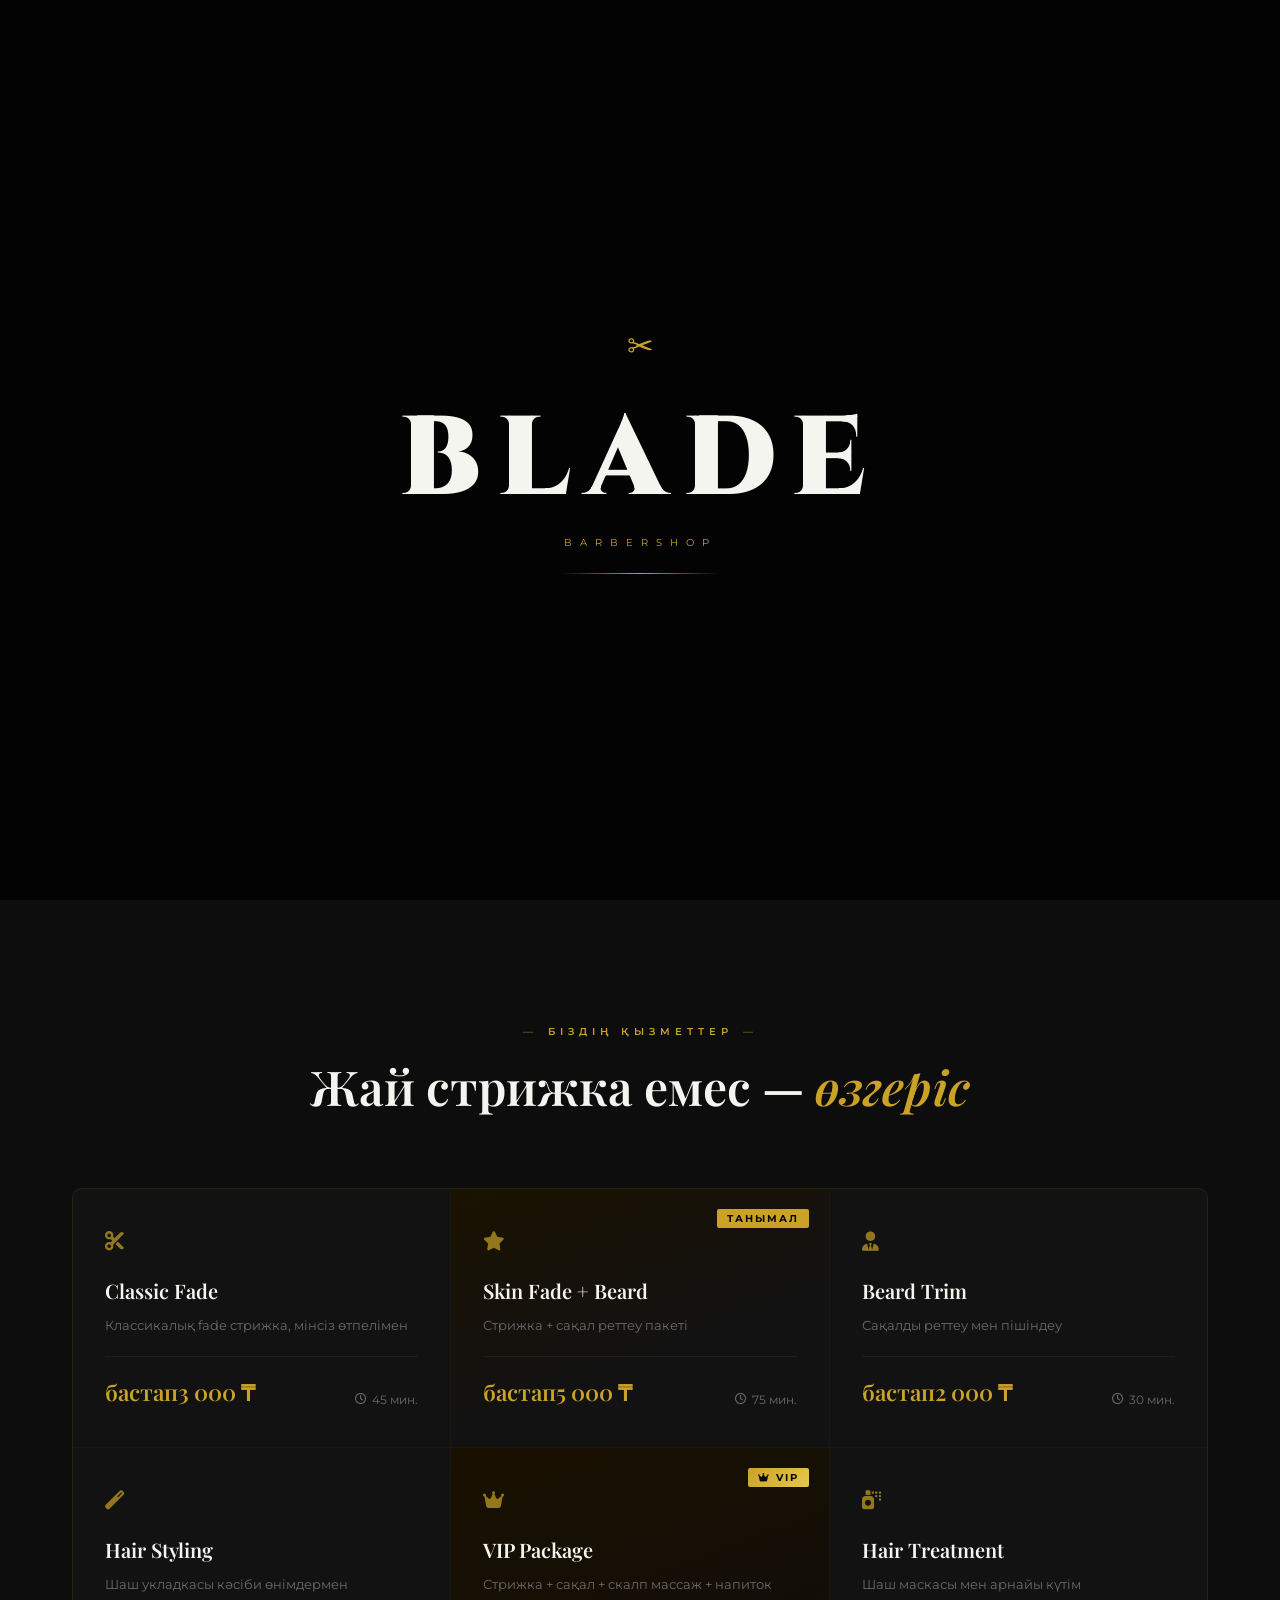
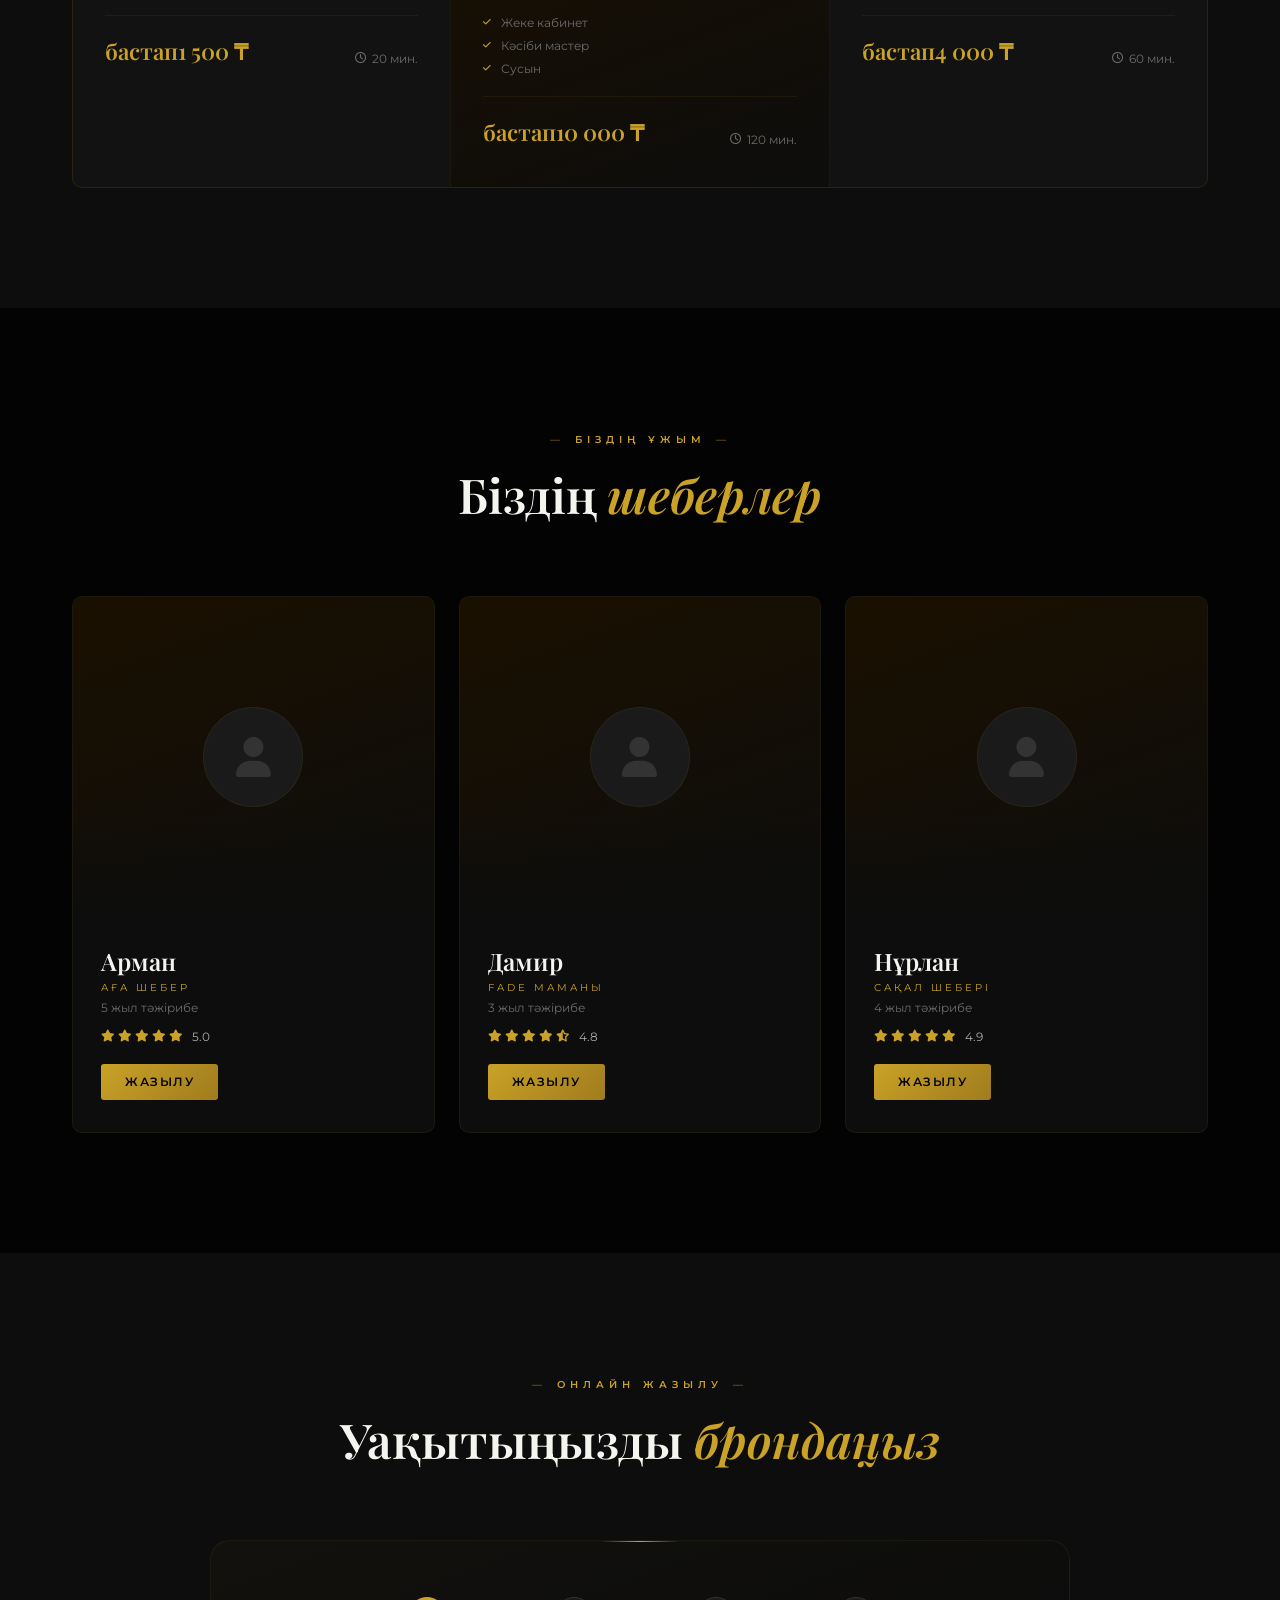
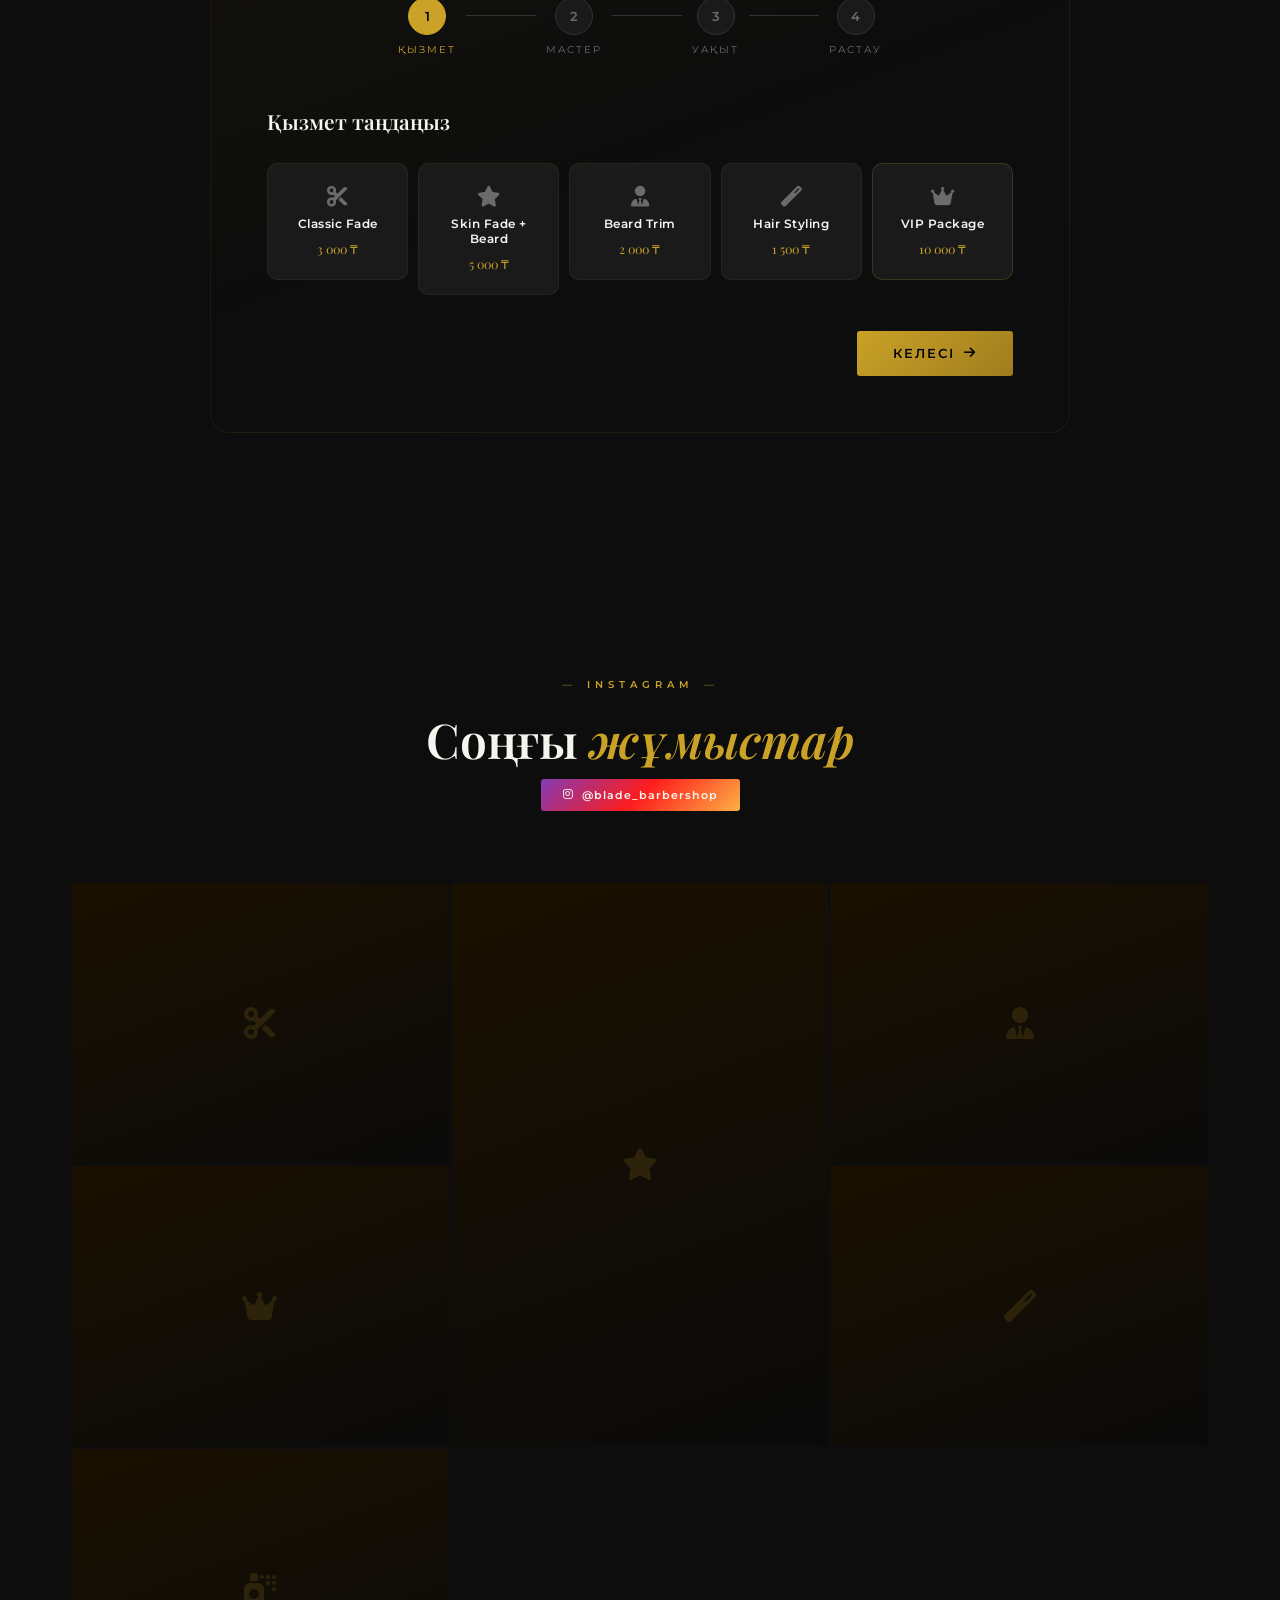
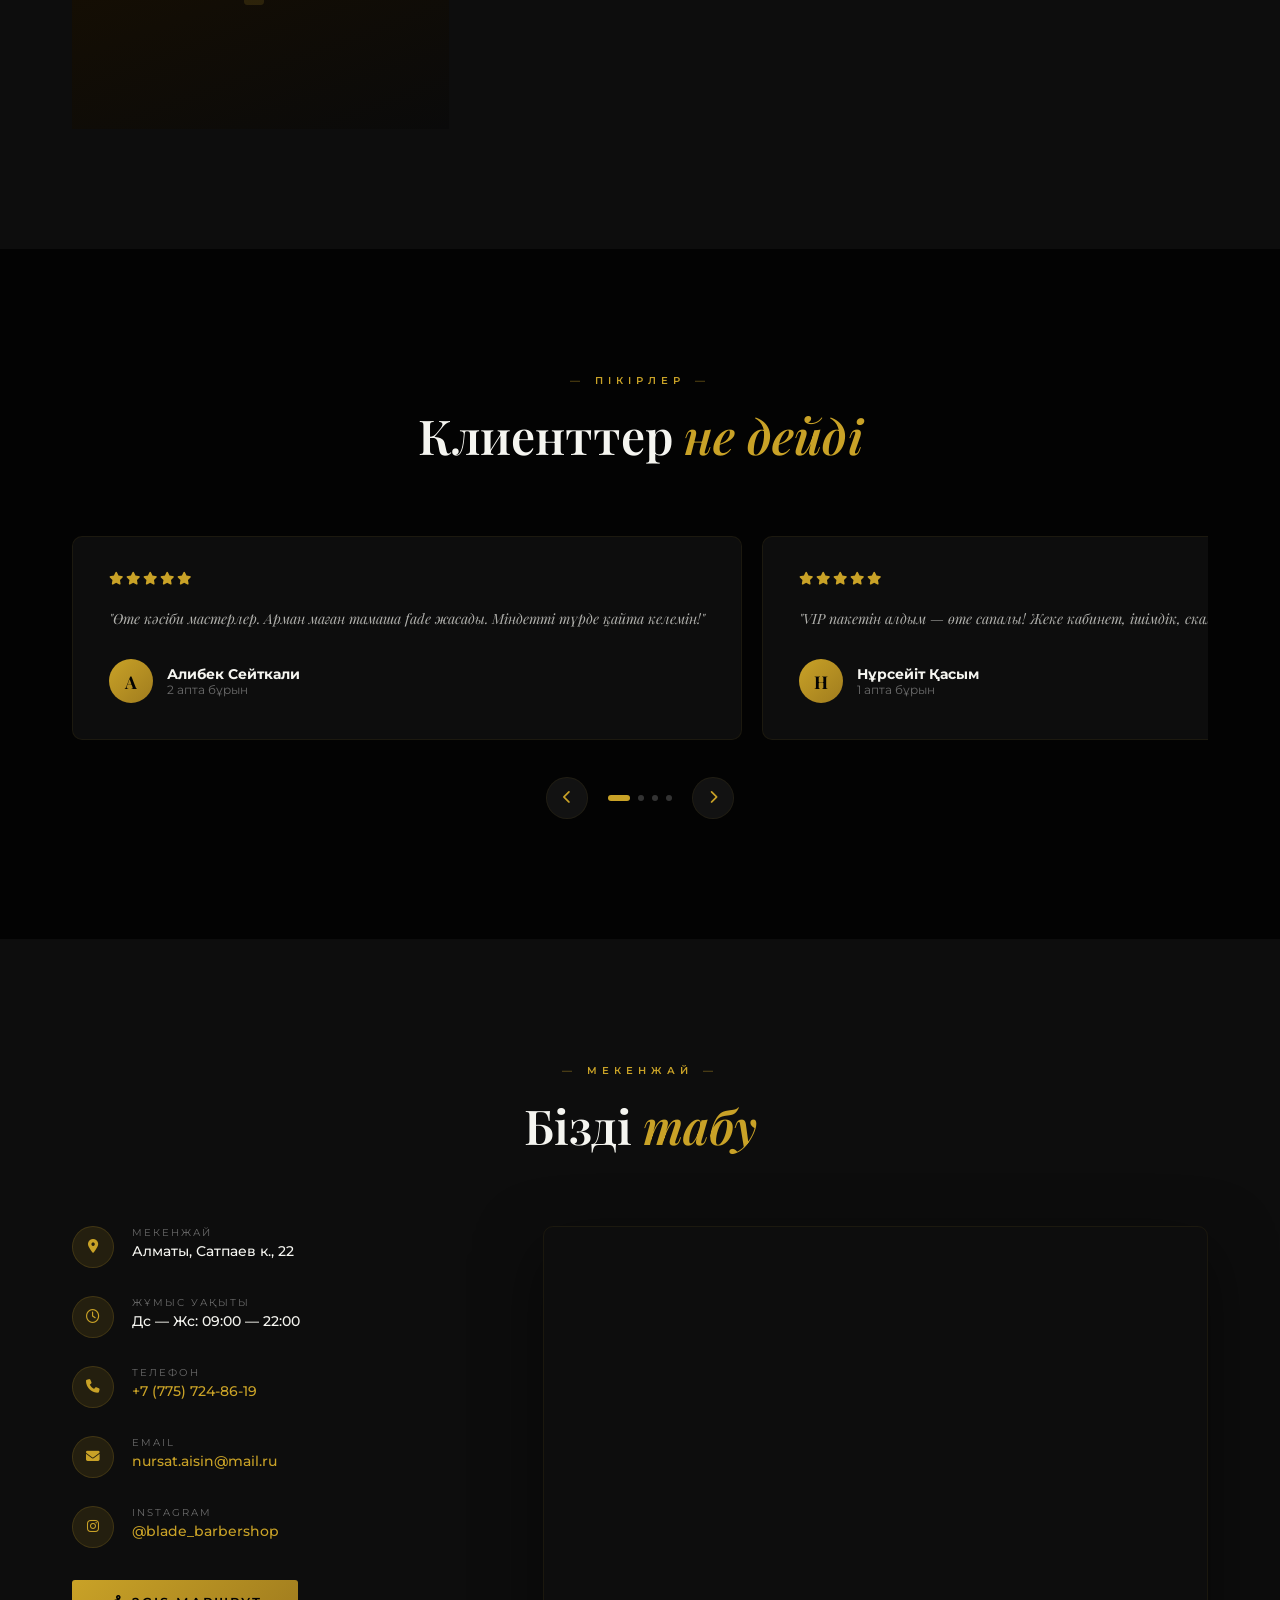
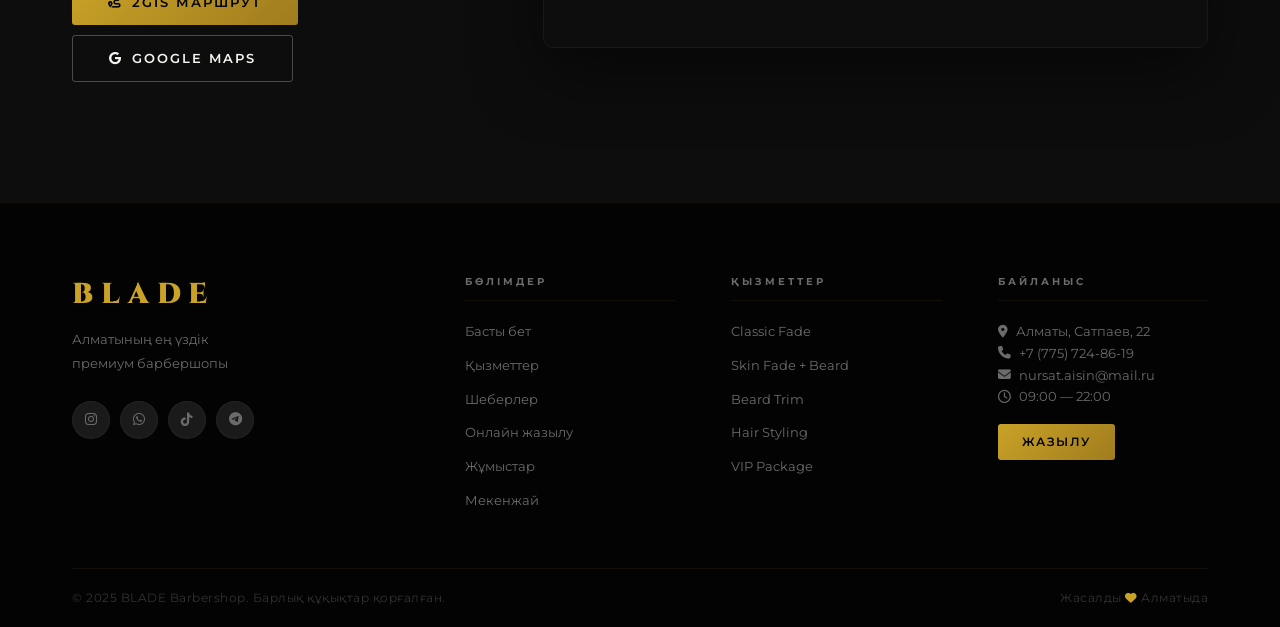
==== commit 384cdbdd: "Full Kazakh translation — all text localized to kk" ====
--- a/index.html
+++ b/index.html
@@ -27,15 +27,15 @@
   <div class="nav-wrap">
     <a href="#home" class="nav-logo">BLADE</a>
     <ul class="nav-links" id="navLinks">
-      <li><a href="#home">Главная</a></li>
-      <li><a href="#services">Услуги</a></li>
-      <li><a href="#masters">Мастера</a></li>
-      <li><a href="#booking">Запись</a></li>
-      <li><a href="#gallery">Работы</a></li>
-      <li><a href="#reviews">Отзывы</a></li>
-      <li><a href="#location">Адрес</a></li>
+      <li><a href="#home">Басты</a></li>
+      <li><a href="#services">Қызметтер</a></li>
+      <li><a href="#masters">Шеберлер</a></li>
+      <li><a href="#booking">Жазылу</a></li>
+      <li><a href="#gallery">Жұмыстар</a></li>
+      <li><a href="#reviews">Пікірлер</a></li>
+      <li><a href="#location">Мекенжай</a></li>
     </ul>
-    <a href="#booking" class="nav-book">Записаться</a>
+    <a href="#booking" class="nav-book">Жазылу</a>
     <button class="burger" id="burger" aria-label="Menu">
       <span></span><span></span><span></span>
     </button>
@@ -58,25 +58,25 @@
   <div class="hero-overlay"></div>
 
   <div class="hero-content">
-    <div class="hero-badge">✦ Premium Barbershop • Almaty</div>
+    <div class="hero-badge">✦ Премиум Барбершоп • Алматы</div>
     <h1 class="hero-title">
-      <span class="line">The Art of</span>
-      <span class="line gold">Grooming</span>
-      <span class="line">Refined.</span>
+      <span class="line">Стиль —</span>
+      <span class="line gold">бұл өнер,</span>
+      <span class="line">бізде.</span>
     </h1>
-    <p class="hero-sub">Алматының ең үздік барбершопы — мінсіз стиль, кәсіби мастерлер, нағыз люкс тәжірибе</p>
+    <p class="hero-sub">Алматының ең үздік барбершопы — мінсіз стиль, кәсіби шеберлер, нағыз люкс тәжірибе</p>
     <div class="hero-btns">
       <a href="#booking" class="btn gold">
-        <i class="fas fa-calendar-check"></i> Записаться
+        <i class="fas fa-calendar-check"></i> Жазылу
       </a>
       <a href="#services" class="btn outline">
-        Услуги & Цены
+        Қызметтер & Бағалар
       </a>
     </div>
     <div class="hero-stats">
       <div class="stat"><span class="sn">500+</span><span class="sl">Клиент</span></div>
       <div class="sdiv"></div>
-      <div class="stat"><span class="sn">5</span><span class="sl">Мастер</span></div>
+      <div class="stat"><span class="sn">5</span><span class="sl">Шебер</span></div>
       <div class="sdiv"></div>
       <div class="stat"><span class="sn">3+</span><span class="sl">Жыл</span></div>
     </div>
@@ -91,8 +91,8 @@
 <section id="services" class="section services">
   <div class="container">
     <div class="sec-head">
-      <span class="sec-tag">Наши услуги</span>
-      <h2>Не просто стрижка — <span class="gold-t">трансформация</span></h2>
+      <span class="sec-tag">Біздің қызметтер</span>
+      <h2>Жай стрижка емес — <span class="gold-t">өзгеріс</span></h2>
     </div>
     <div class="services-grid">
 
@@ -101,19 +101,19 @@
         <h3>Classic Fade</h3>
         <p>Классикалық fade стрижка, мінсіз өтпелімен</p>
         <div class="svc-footer">
-          <span class="svc-price">от 3 000 ₸</span>
-          <span class="svc-time"><i class="far fa-clock"></i> 45 мин</span>
+          <span class="svc-price">бастап3 000 ₸</span>
+          <span class="svc-time"><i class="far fa-clock"></i> 45 мин.</span>
         </div>
       </div>
 
       <div class="svc-card featured" data-delay="100">
-        <div class="svc-badge">Популярное</div>
+        <div class="svc-badge">Танымал</div>
         <div class="svc-icon"><i class="fas fa-star"></i></div>
         <h3>Skin Fade + Beard</h3>
         <p>Стрижка + сақал реттеу пакеті</p>
         <div class="svc-footer">
-          <span class="svc-price">от 5 000 ₸</span>
-          <span class="svc-time"><i class="far fa-clock"></i> 75 мин</span>
+          <span class="svc-price">бастап5 000 ₸</span>
+          <span class="svc-time"><i class="far fa-clock"></i> 75 мин.</span>
         </div>
       </div>
 
@@ -122,8 +122,8 @@
         <h3>Beard Trim</h3>
         <p>Сақалды реттеу мен пішіндеу</p>
         <div class="svc-footer">
-          <span class="svc-price">от 2 000 ₸</span>
-          <span class="svc-time"><i class="far fa-clock"></i> 30 мин</span>
+          <span class="svc-price">бастап2 000 ₸</span>
+          <span class="svc-time"><i class="far fa-clock"></i> 30 мин.</span>
         </div>
       </div>
 
@@ -132,8 +132,8 @@
         <h3>Hair Styling</h3>
         <p>Шаш укладкасы кәсіби өнімдермен</p>
         <div class="svc-footer">
-          <span class="svc-price">от 1 500 ₸</span>
-          <span class="svc-time"><i class="far fa-clock"></i> 20 мин</span>
+          <span class="svc-price">бастап1 500 ₸</span>
+          <span class="svc-time"><i class="far fa-clock"></i> 20 мин.</span>
         </div>
       </div>
 
@@ -145,11 +145,11 @@
         <ul class="svc-features">
           <li><i class="fas fa-check"></i> Жеке кабинет</li>
           <li><i class="fas fa-check"></i> Кәсіби мастер</li>
-          <li><i class="fas fa-check"></i> Напиток</li>
+          <li><i class="fas fa-check"></i> Сусын</li>
         </ul>
         <div class="svc-footer">
-          <span class="svc-price">от 10 000 ₸</span>
-          <span class="svc-time"><i class="far fa-clock"></i> 120 мин</span>
+          <span class="svc-price">бастап10 000 ₸</span>
+          <span class="svc-time"><i class="far fa-clock"></i> 120 мин.</span>
         </div>
       </div>
 
@@ -158,8 +158,8 @@
         <h3>Hair Treatment</h3>
         <p>Шаш маскасы мен арнайы күтім</p>
         <div class="svc-footer">
-          <span class="svc-price">от 4 000 ₸</span>
-          <span class="svc-time"><i class="far fa-clock"></i> 60 мин</span>
+          <span class="svc-price">бастап4 000 ₸</span>
+          <span class="svc-time"><i class="far fa-clock"></i> 60 мин.</span>
         </div>
       </div>
 
@@ -171,8 +171,8 @@
 <section id="masters" class="section masters">
   <div class="container">
     <div class="sec-head">
-      <span class="sec-tag">Команда</span>
-      <h2>Наши <span class="gold-t">мастера</span></h2>
+      <span class="sec-tag">Біздің ұжым</span>
+      <h2>Біздің <span class="gold-t">шеберлер</span></h2>
     </div>
     <div class="masters-grid">
 
@@ -184,14 +184,14 @@
         </div>
         <div class="master-info">
           <h3>Арман</h3>
-          <span class="master-role">Senior Barber</span>
+          <span class="master-role">Аға шебер</span>
           <span class="master-exp">5 жыл тәжірибе</span>
           <div class="stars">
             <i class="fas fa-star"></i><i class="fas fa-star"></i>
             <i class="fas fa-star"></i><i class="fas fa-star"></i><i class="fas fa-star"></i>
             <b>5.0</b>
           </div>
-          <a href="#booking" class="btn gold sm">Записаться</a>
+          <a href="#booking" class="btn gold sm">Жазылу</a>
         </div>
       </div>
 
@@ -203,7 +203,7 @@
         </div>
         <div class="master-info">
           <h3>Дамир</h3>
-          <span class="master-role">Fade Specialist</span>
+          <span class="master-role">Fade маманы</span>
           <span class="master-exp">3 жыл тәжірибе</span>
           <div class="stars">
             <i class="fas fa-star"></i><i class="fas fa-star"></i>
@@ -211,7 +211,7 @@
             <i class="fas fa-star-half-alt"></i>
             <b>4.8</b>
           </div>
-          <a href="#booking" class="btn gold sm">Записаться</a>
+          <a href="#booking" class="btn gold sm">Жазылу</a>
         </div>
       </div>
 
@@ -223,14 +223,14 @@
         </div>
         <div class="master-info">
           <h3>Нұрлан</h3>
-          <span class="master-role">Beard Expert</span>
+          <span class="master-role">Сақал шебері</span>
           <span class="master-exp">4 жыл тәжірибе</span>
           <div class="stars">
             <i class="fas fa-star"></i><i class="fas fa-star"></i>
             <i class="fas fa-star"></i><i class="fas fa-star"></i><i class="fas fa-star"></i>
             <b>4.9</b>
           </div>
-          <a href="#booking" class="btn gold sm">Записаться</a>
+          <a href="#booking" class="btn gold sm">Жазылу</a>
         </div>
       </div>
 
@@ -242,8 +242,8 @@
 <section id="booking" class="section booking">
   <div class="container">
     <div class="sec-head">
-      <span class="sec-tag">Online Запись</span>
-      <h2>Жазылу <span class="gold-t">онлайн</span></h2>
+      <span class="sec-tag">Онлайн жазылу</span>
+      <h2>Уақытыңызды <span class="gold-t">брондаңыз</span></h2>
     </div>
 
     <div class="booking-wrap">
@@ -296,15 +296,15 @@
           <div class="master-pick">
             <label class="mp-card">
               <input type="radio" name="master" value="Арман">
-              <div><div class="mp-av"><i class="fas fa-user"></i></div><span>Арман</span><em>Senior Barber</em></div>
+              <div><div class="mp-av"><i class="fas fa-user"></i></div><span>Арман</span><em>Аға шебер</em></div>
             </label>
             <label class="mp-card">
               <input type="radio" name="master" value="Дамир">
-              <div><div class="mp-av"><i class="fas fa-user"></i></div><span>Дамир</span><em>Fade Specialist</em></div>
+              <div><div class="mp-av"><i class="fas fa-user"></i></div><span>Дамир</span><em>Fade маманы</em></div>
             </label>
             <label class="mp-card">
               <input type="radio" name="master" value="Нұрлан">
-              <div><div class="mp-av"><i class="fas fa-user"></i></div><span>Нұрлан</span><em>Beard Expert</em></div>
+              <div><div class="mp-av"><i class="fas fa-user"></i></div><span>Нұрлан</span><em>Сақал шебері</em></div>
             </label>
             <label class="mp-card">
               <input type="radio" name="master" value="Кез келген">
@@ -415,8 +415,8 @@
 <section id="reviews" class="section reviews">
   <div class="container">
     <div class="sec-head">
-      <span class="sec-tag">Отзывы</span>
-      <h2>Клиент <span class="gold-t">пікірлері</span></h2>
+      <span class="sec-tag">Пікірлер</span>
+      <h2>Клиенттер <span class="gold-t">не дейді</span></h2>
     </div>
     <div class="rv-slider">
       <div class="rv-track" id="rvTrack">
@@ -520,18 +520,18 @@
         </div>
       </div>
       <div class="ft-col">
-        <h4>Навигация</h4>
+        <h4>Бөлімдер</h4>
         <ul>
-          <li><a href="#home">Главная</a></li>
-          <li><a href="#services">Услуги</a></li>
-          <li><a href="#masters">Мастерлер</a></li>
-          <li><a href="#booking">Онлайн запись</a></li>
+          <li><a href="#home">Басты бет</a></li>
+          <li><a href="#services">Қызметтер</a></li>
+          <li><a href="#masters">Шеберлер</a></li>
+          <li><a href="#booking">Онлайн жазылу</a></li>
           <li><a href="#gallery">Жұмыстар</a></li>
-          <li><a href="#location">Адрес</a></li>
+          <li><a href="#location">Мекенжай</a></li>
         </ul>
       </div>
       <div class="ft-col">
-        <h4>Услуги</h4>
+        <h4>Қызметтер</h4>
         <ul>
           <li>Classic Fade</li>
           <li>Skin Fade + Beard</li>
@@ -546,12 +546,12 @@
         <p><i class="fas fa-phone"></i> +7 (775) 724-86-19</p>
         <p><i class="fas fa-envelope"></i> <a href="mailto:nursat.aisin@mail.ru" style="color:var(--gray)">nursat.aisin@mail.ru</a></p>
         <p><i class="far fa-clock"></i> 09:00 — 22:00</p>
-        <a href="#booking" class="btn gold sm" style="margin-top:1rem">Записаться</a>
+        <a href="#booking" class="btn gold sm" style="margin-top:1rem">Жазылу</a>
       </div>
     </div>
     <div class="footer-bottom">
       <p>&copy; 2025 BLADE Barbershop. Барлық құқықтар қорғалған.</p>
-      <p>Made with <i class="fas fa-heart" style="color:var(--gold)"></i> in Almaty</p>
+      <p>Жасалды <i class="fas fa-heart" style="color:var(--gold)"></i> Алматыда</p>
     </div>
   </div>
 </footer>
